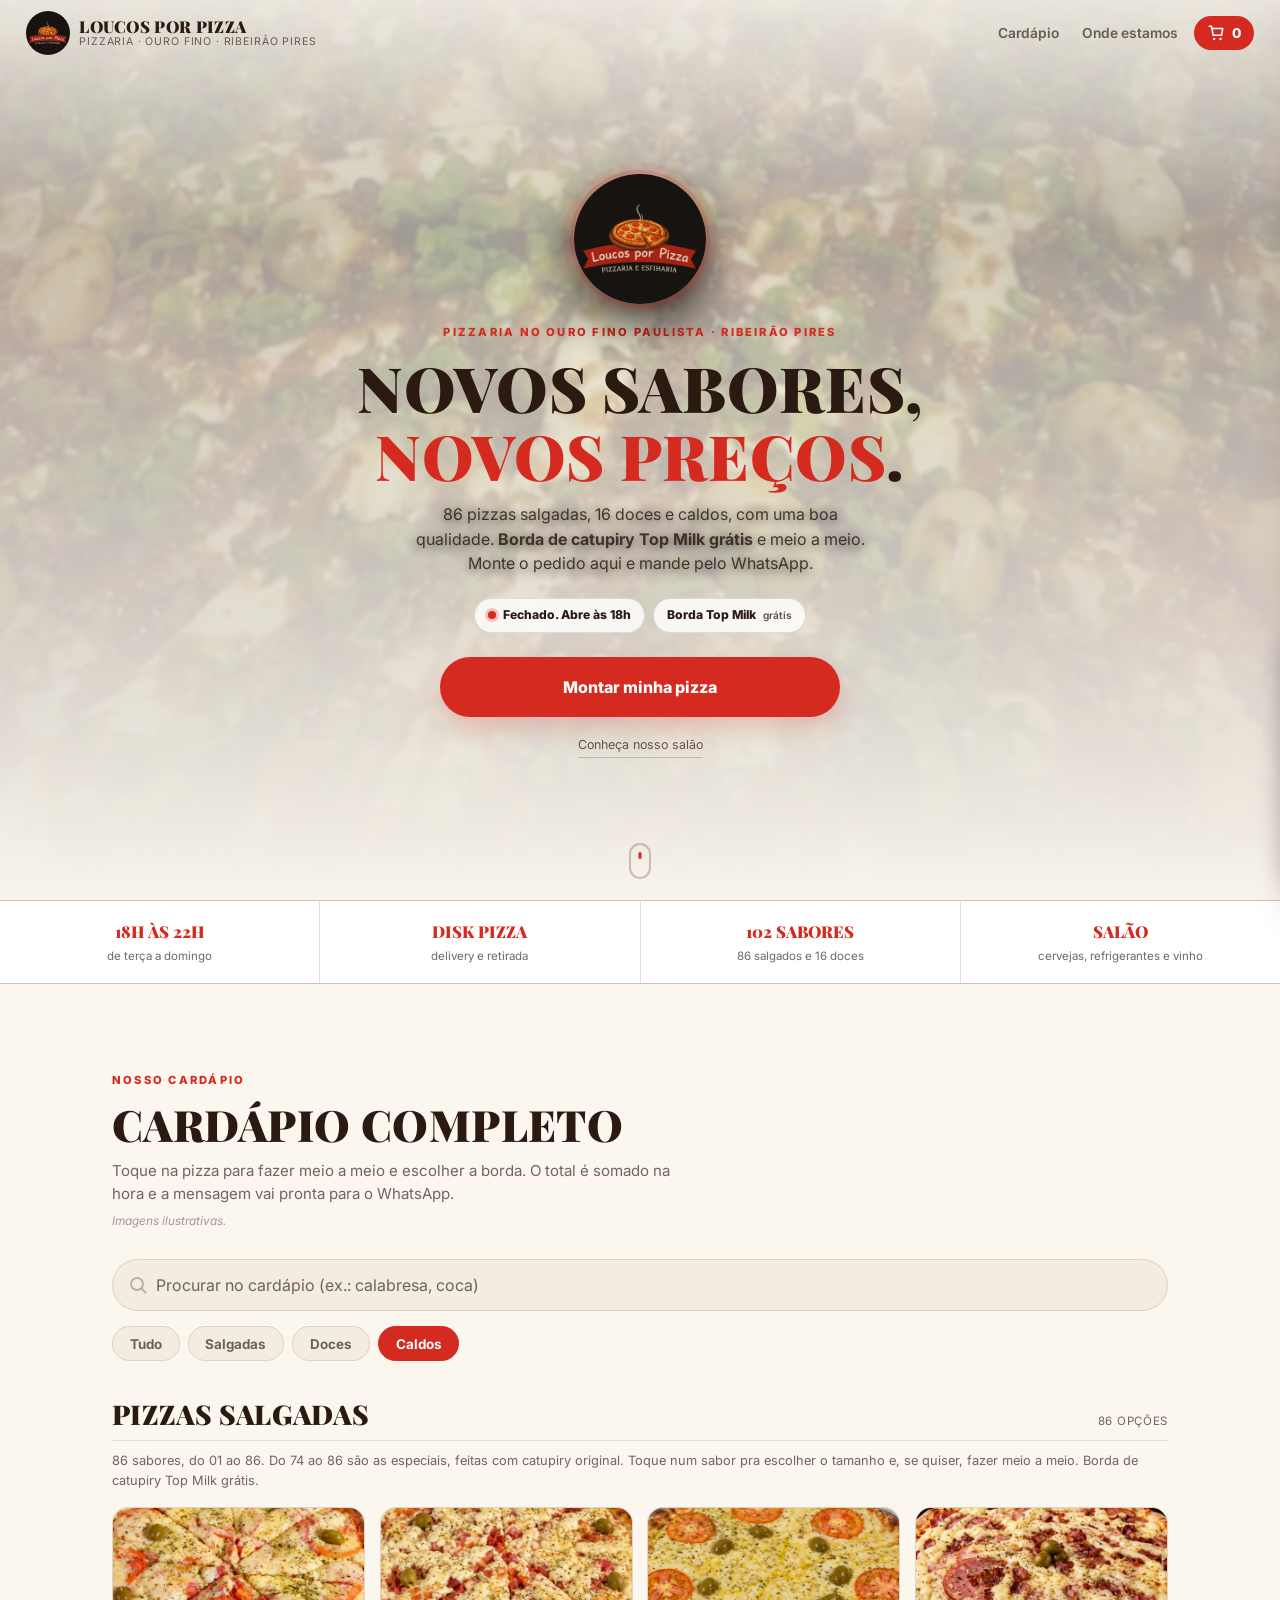
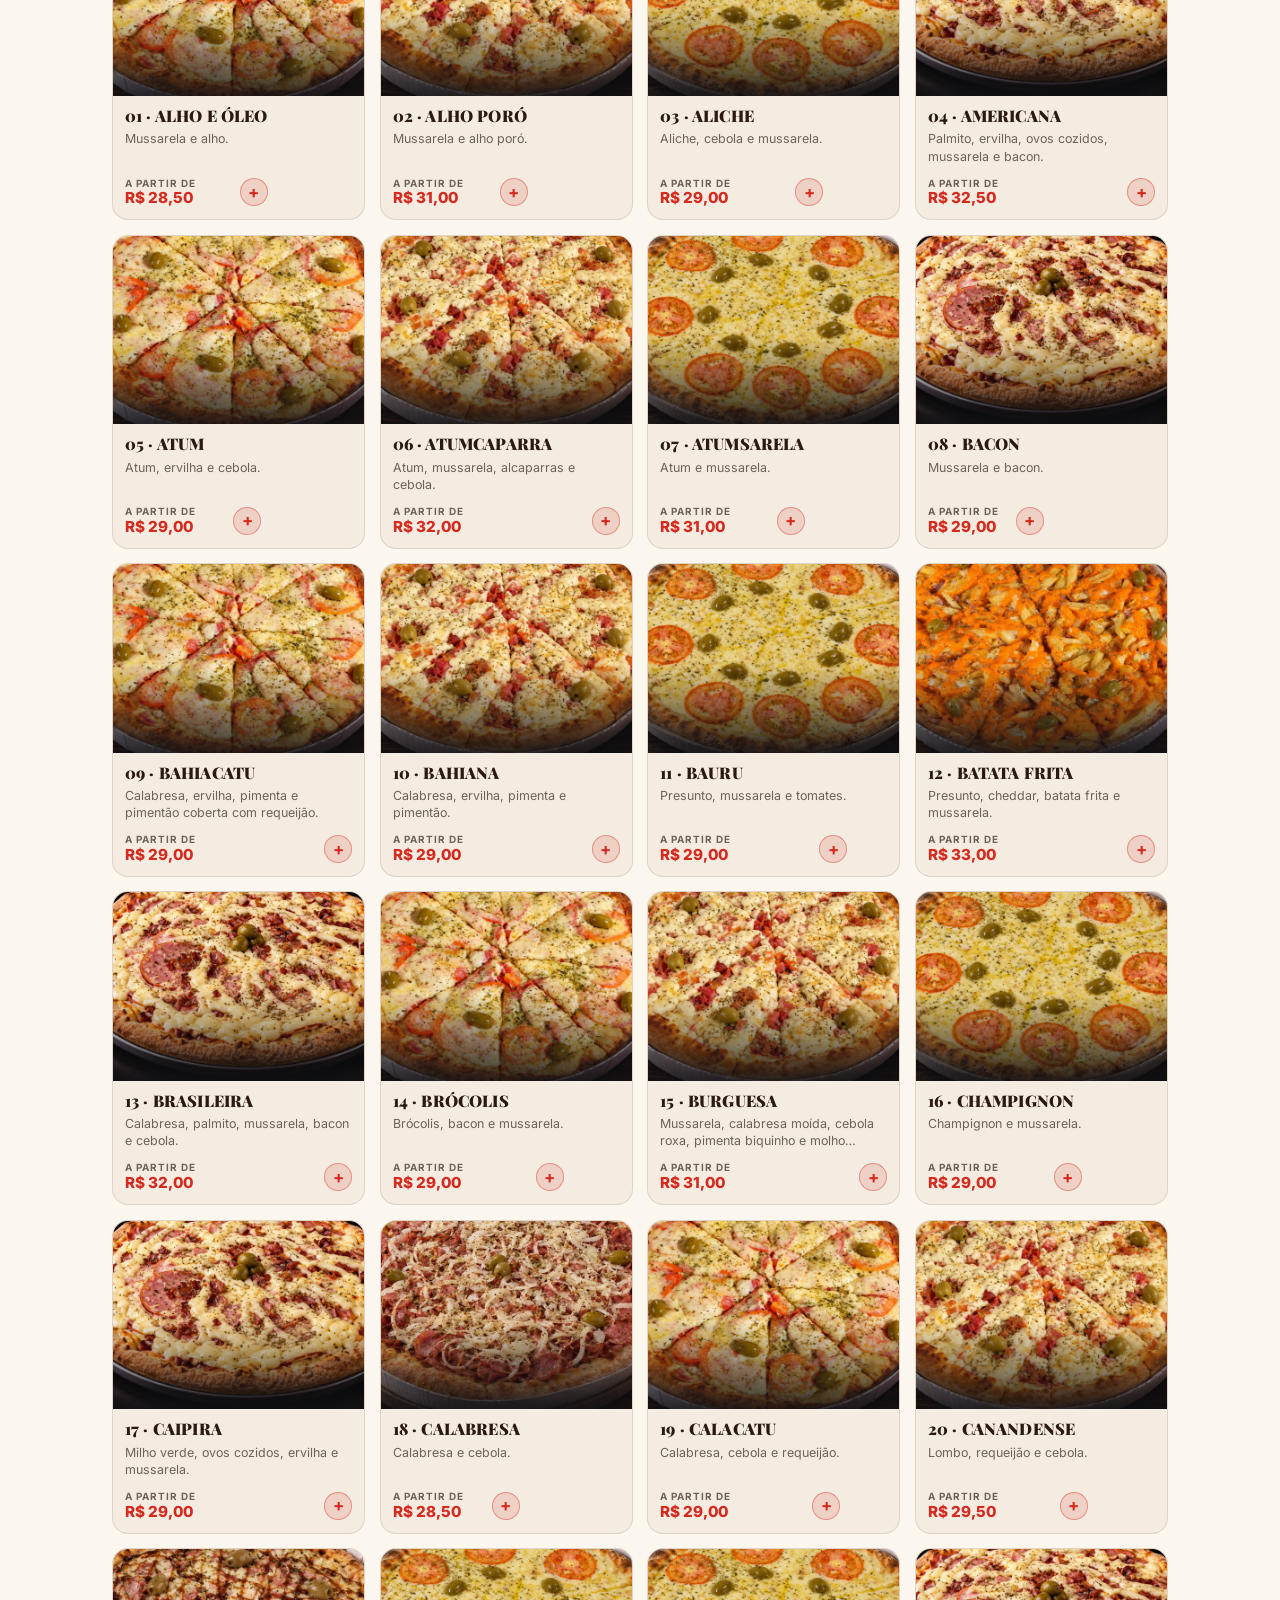
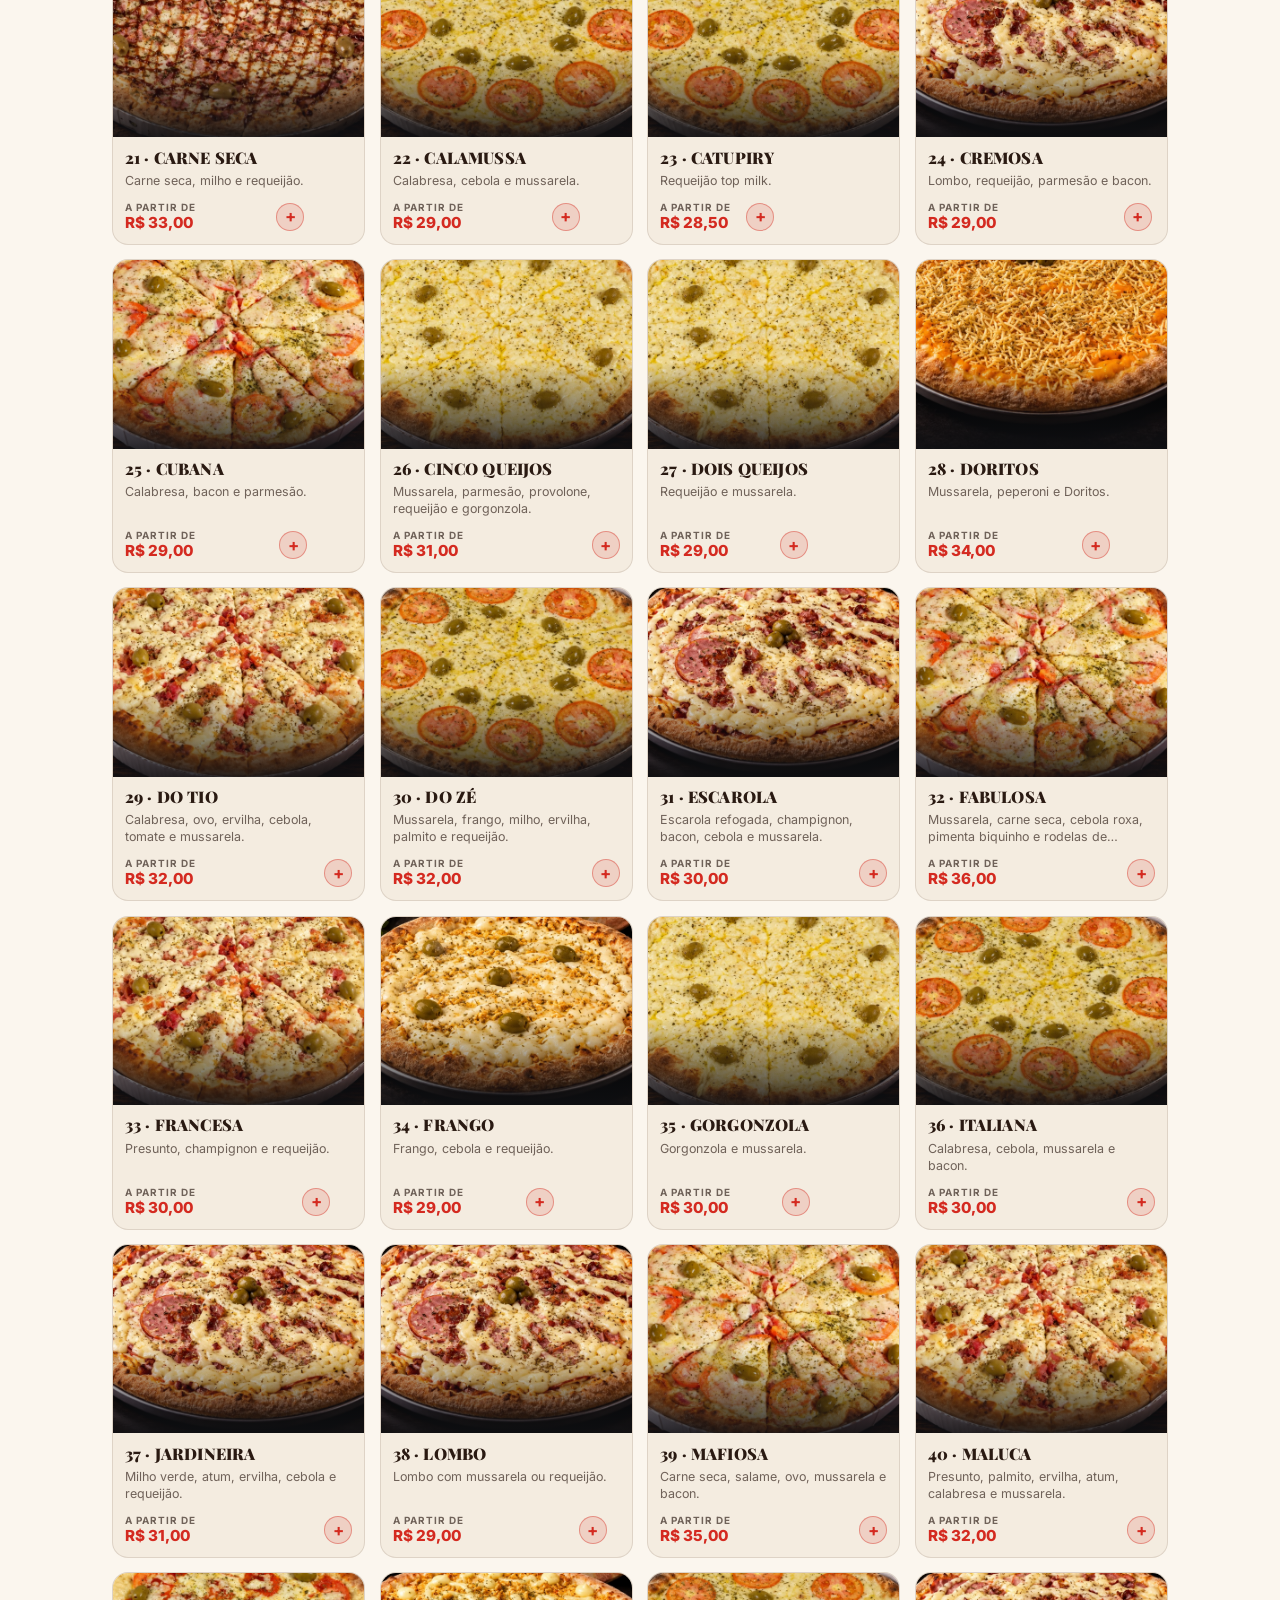
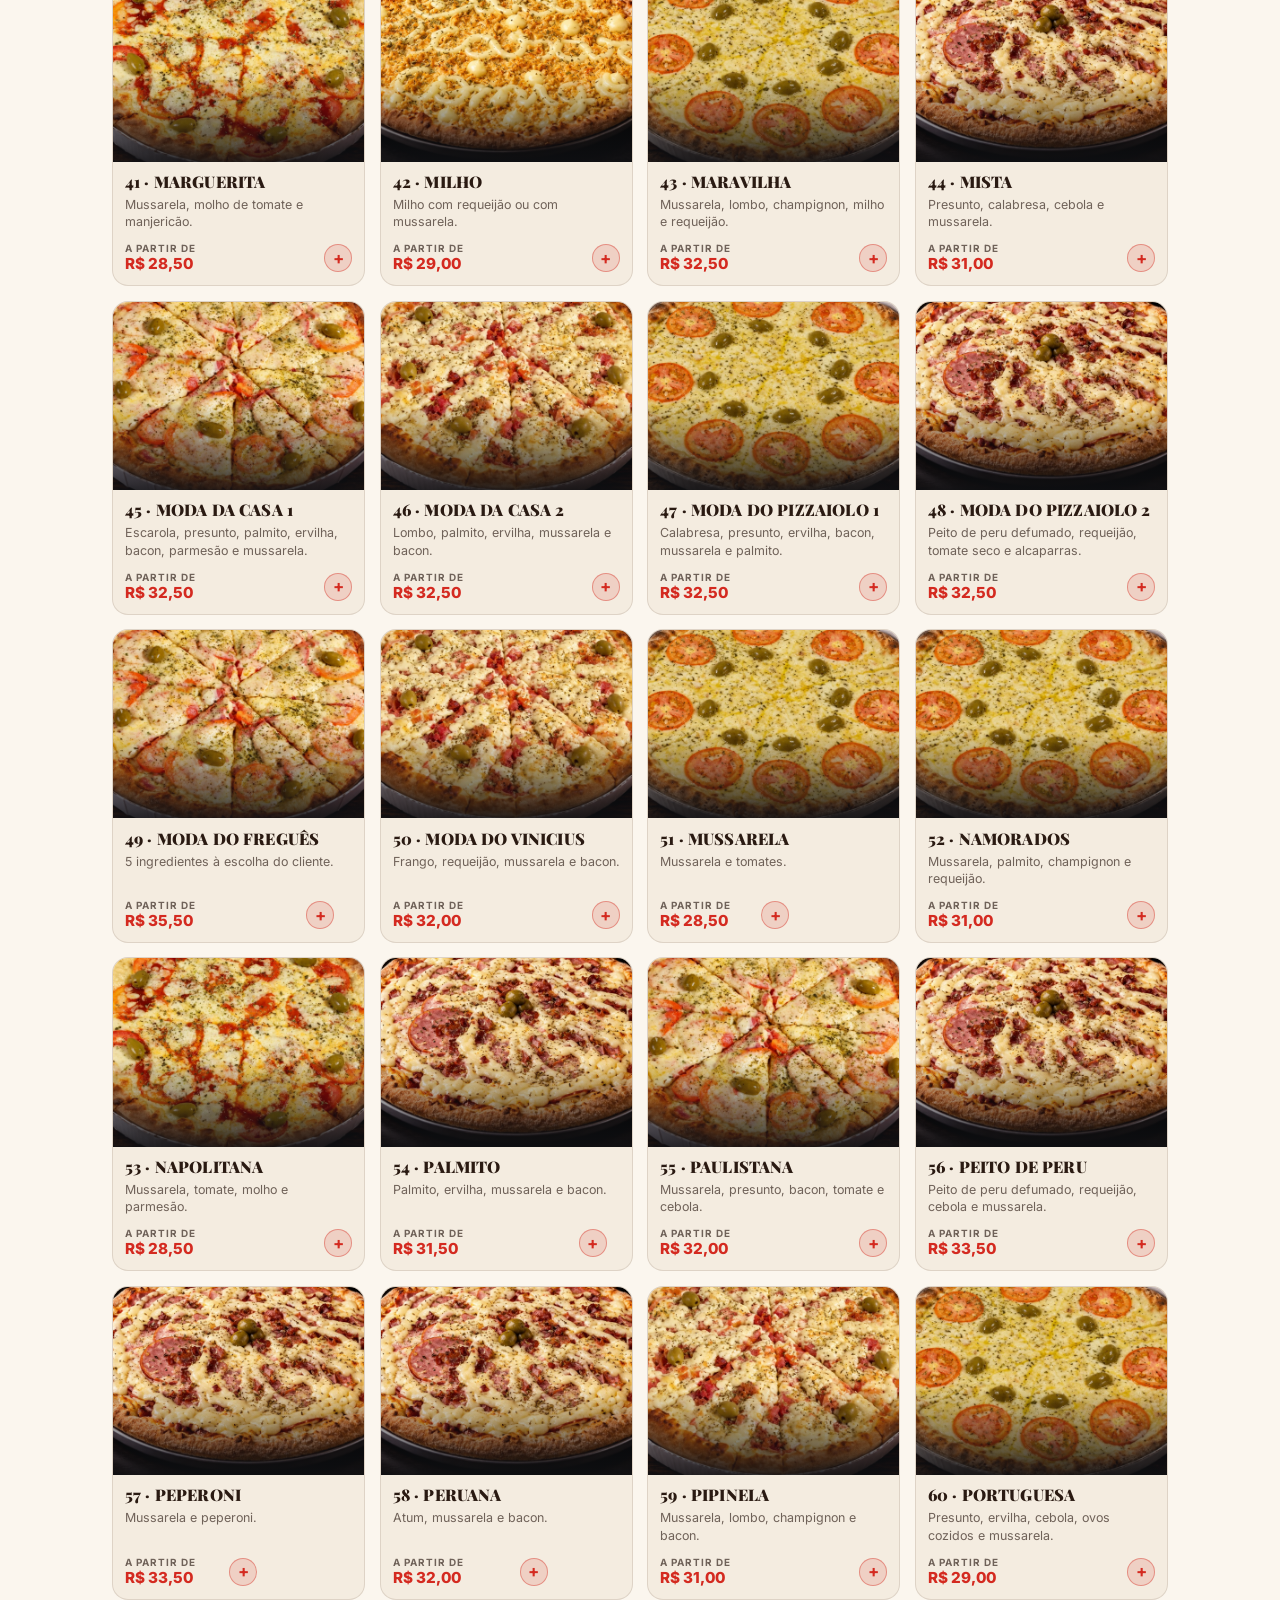
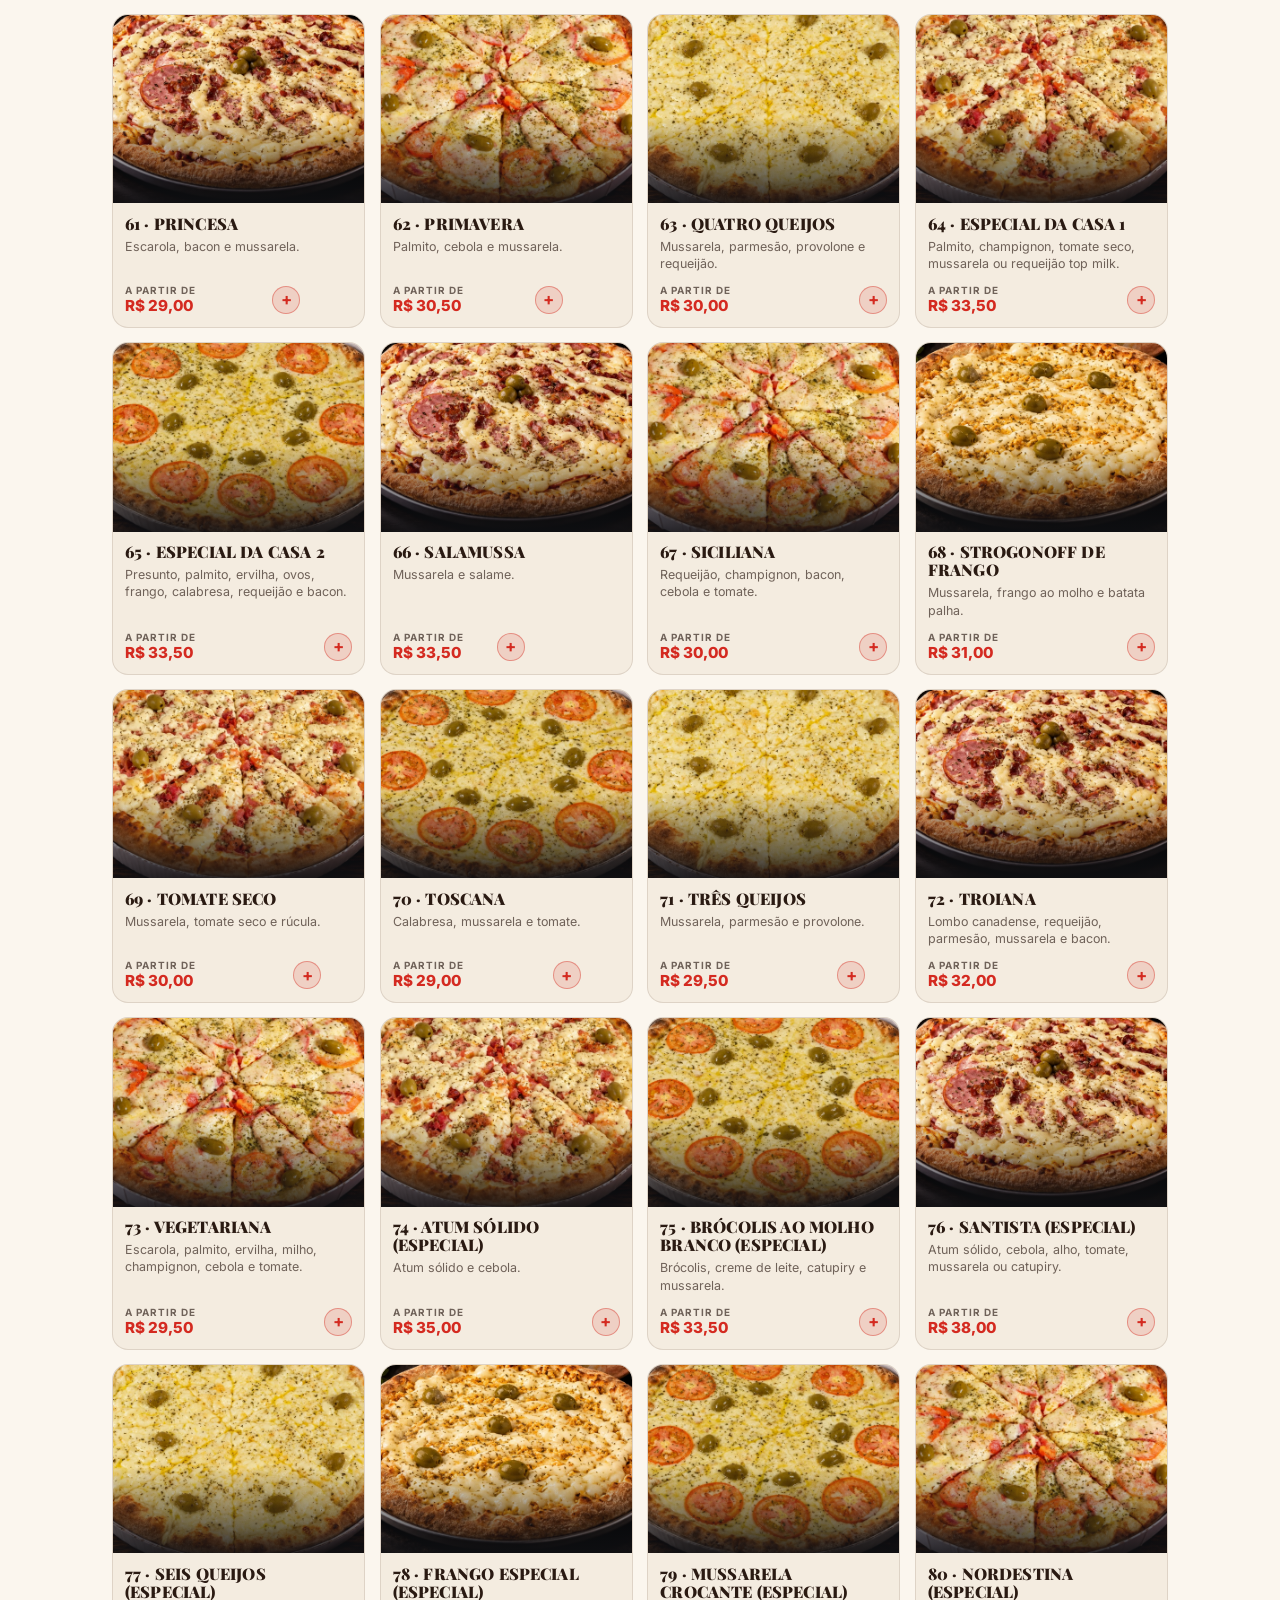
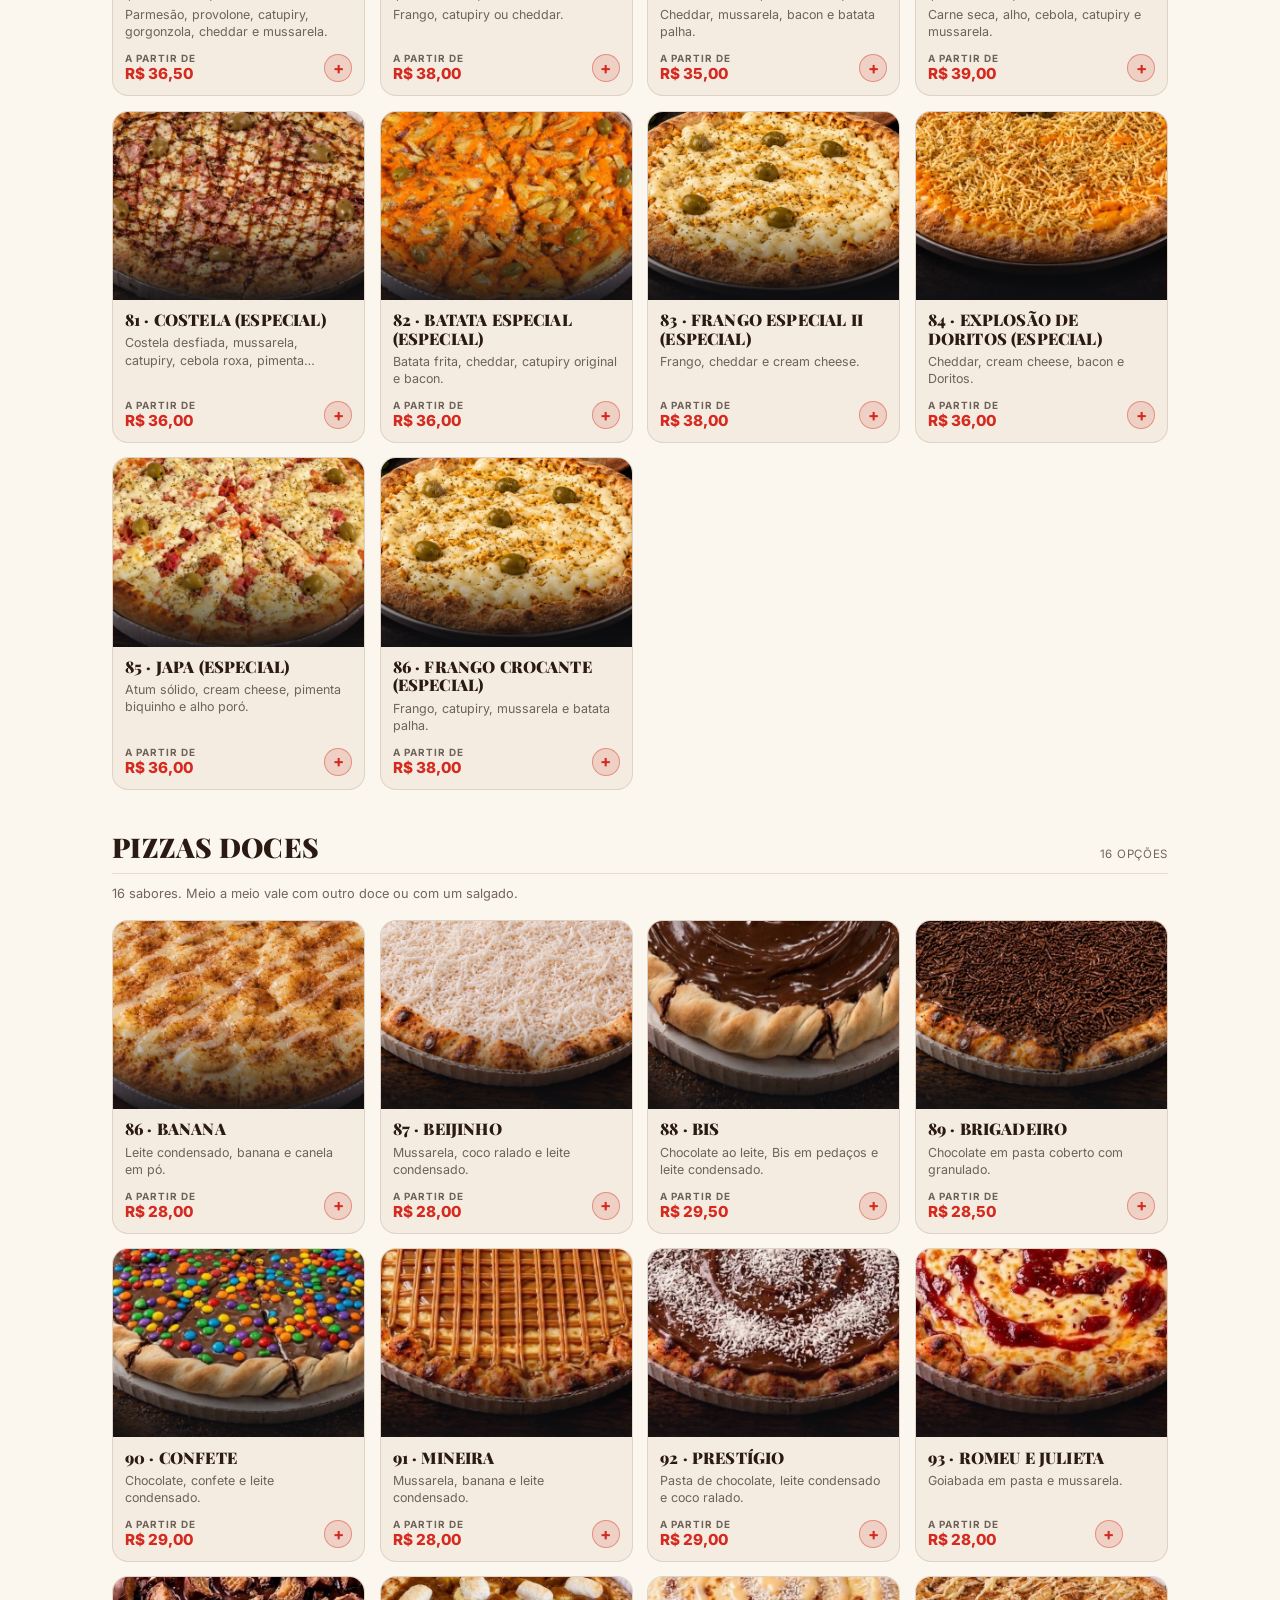
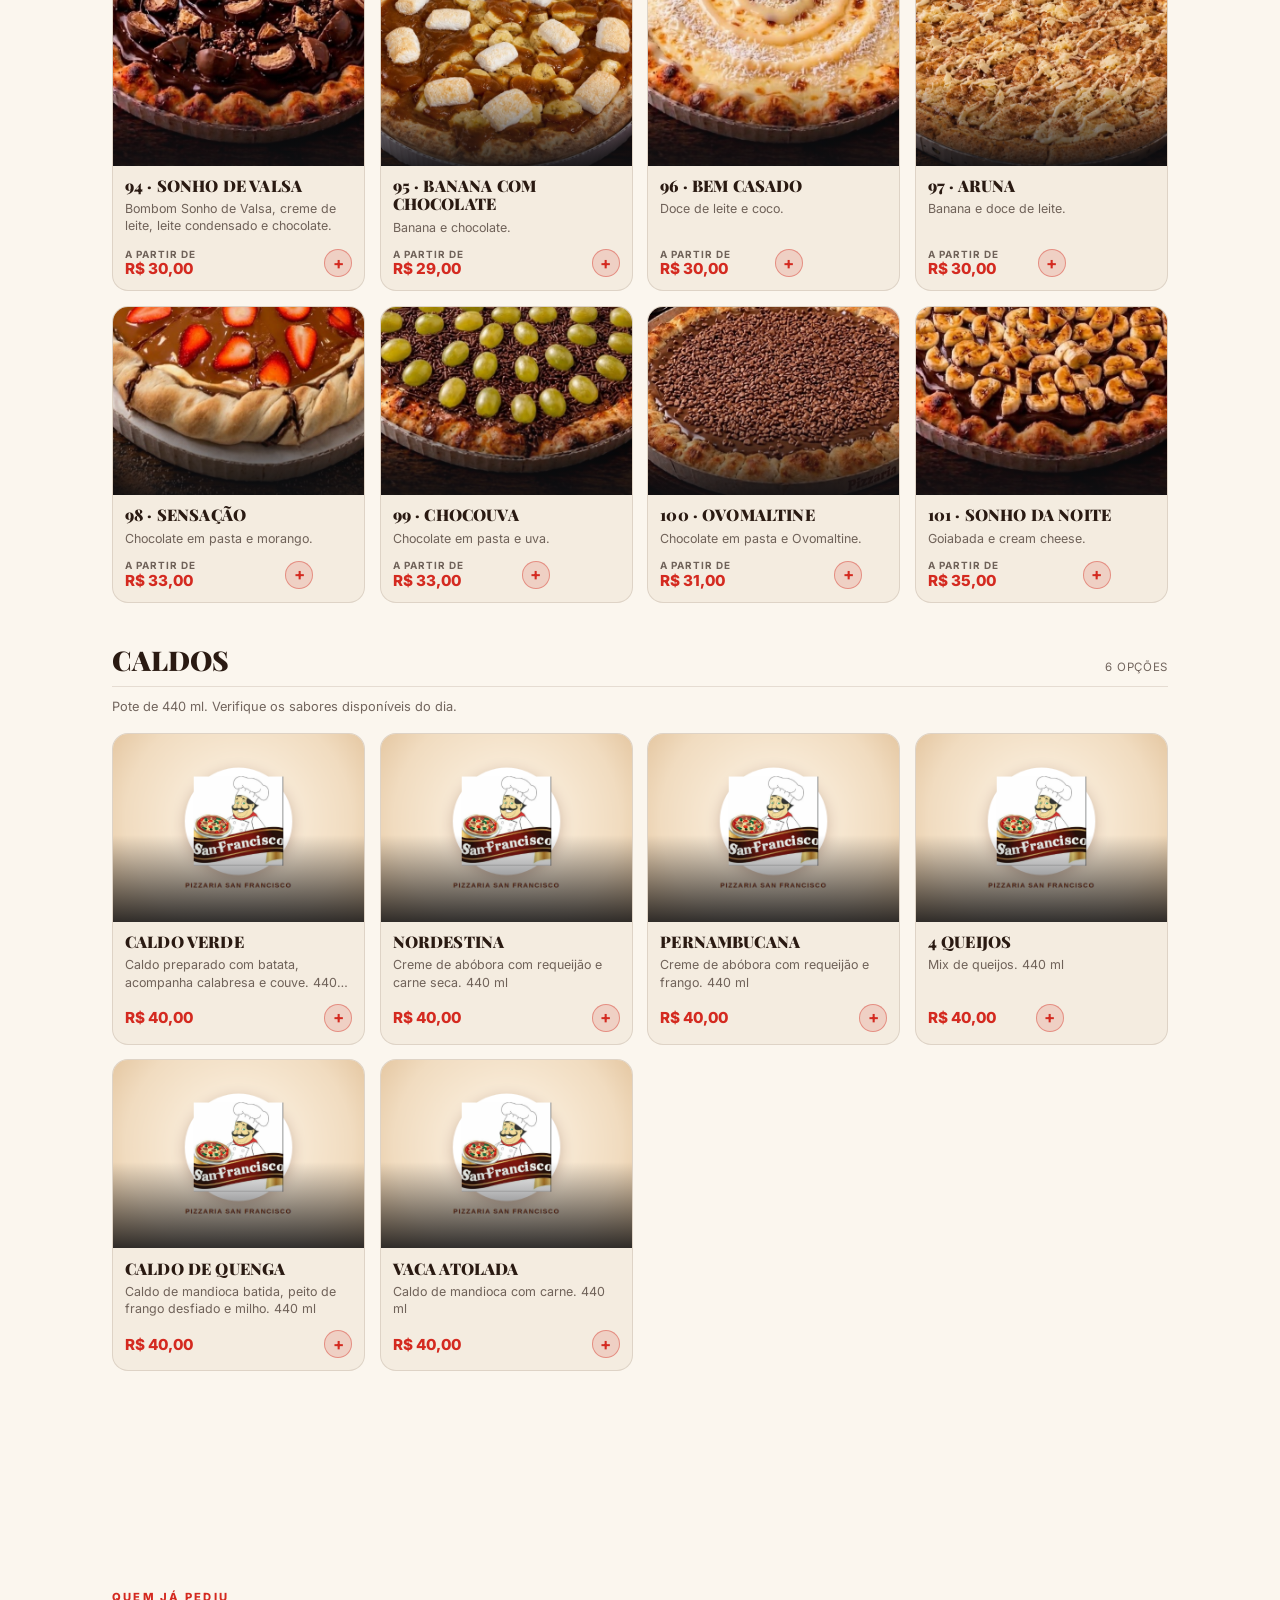
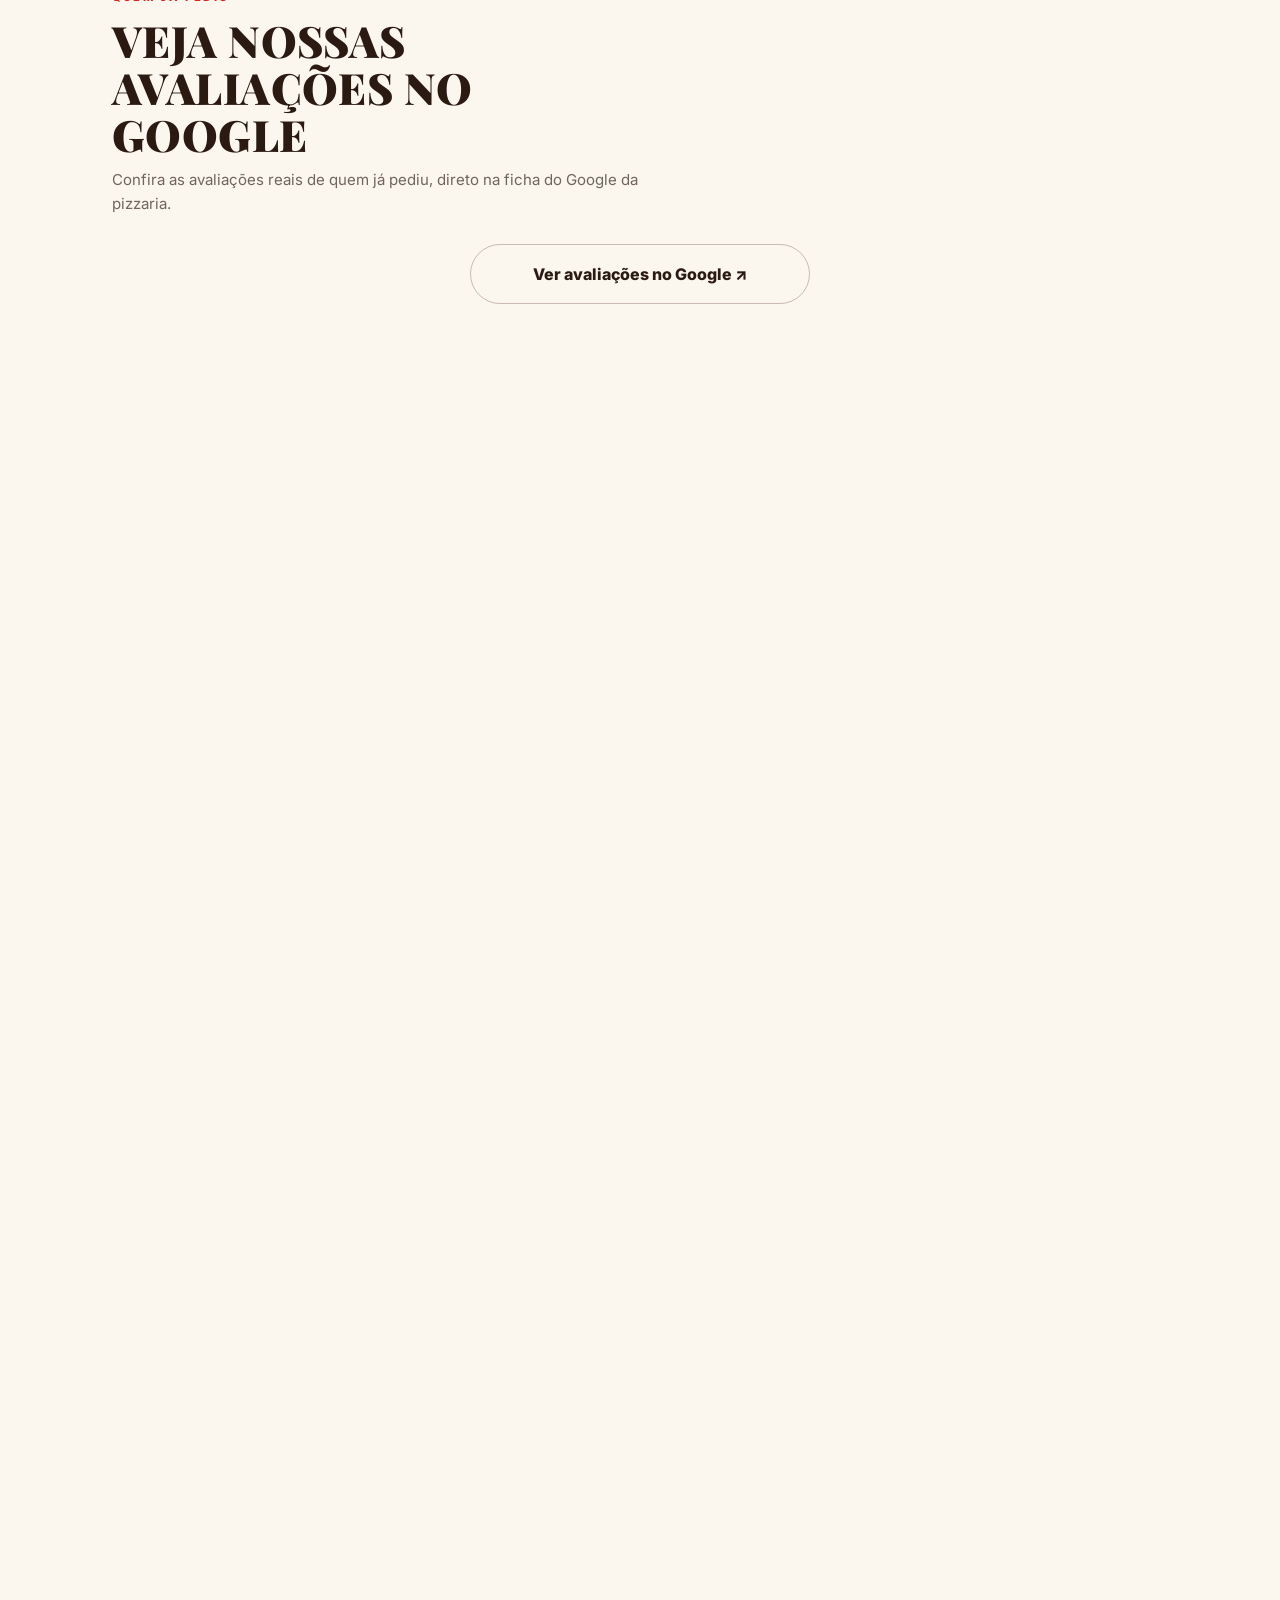
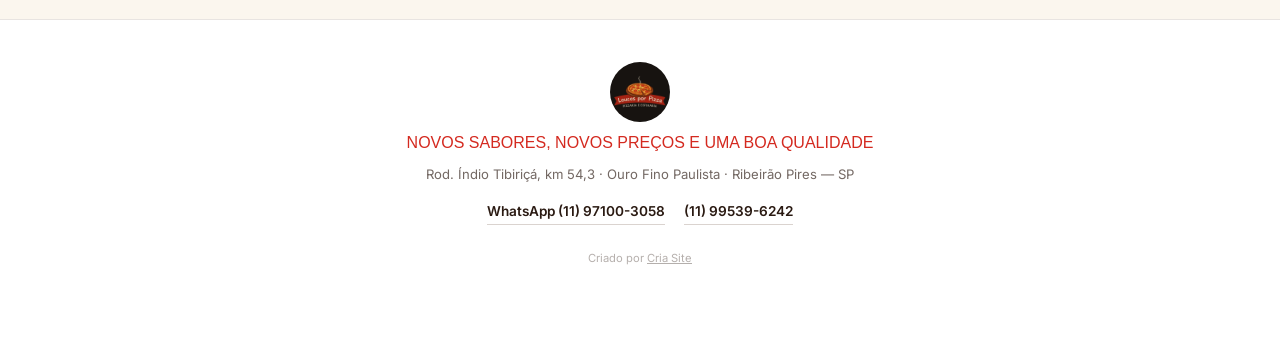
==== index.html @ 3b1f17a5 "Site Loucos por Pizza (modelo)" ====
<!doctype html>
<html lang="pt-BR">
<head>
<meta charset="utf-8" />
<meta name="viewport" content="width=device-width, initial-scale=1, viewport-fit=cover" />
<meta name="color-scheme" content="light" />
<meta name="robots" content="noindex" />
<meta name="theme-color" content="#FBF6EE" />
<title>Loucos por Pizza | Pizzas e caldos no Ouro Fino Paulista, Ribeirão Pires</title>
<meta name="description" content="Loucos por Pizza: cardápio digital com pedido pelo WhatsApp. Ouro Fino Paulista, Ribeirão Pires. Peça pelo WhatsApp." />
<link rel="icon" href="assets/img/favicon.png" type="image/png" />
<link rel="apple-touch-icon" href="assets/img/logo.png" />
<meta property="og:type" content="website" />
<meta property="og:title" content="Loucos por Pizza | Novos sabores, novos preços" />
<meta property="og:description" content="Cardápio digital com pedido pelo WhatsApp. Ouro Fino Paulista, Ribeirão Pires." />
<meta property="og:image" content="https://criasiteweb.github.io/pizzaria-loucos-por-pizza/assets/img/compartilhar.png" />
<meta property="og:url" content="https://criasiteweb.github.io/pizzaria-loucos-por-pizza/" />
<link rel="preconnect" href="https://fonts.googleapis.com" />
<link rel="preconnect" href="https://fonts.gstatic.com" crossorigin />
<link href="https://fonts.googleapis.com/css2?family=Playfair+Display:wght@700;800;900&family=Inter:wght@400;500;600;700;800&display=swap" rel="stylesheet" />
<script>
(function(){ var t = Math.floor(Date.now() / 120000);
  document.write('<link rel="stylesheet" href="assets/css/estilo.css?t=' + t + '">'); })();
</script>
<noscript><link rel="stylesheet" href="assets/css/estilo.css" /></noscript>
<script type="application/ld+json">
{
  "@context": "https://schema.org",
  "@type": "Restaurant",
  "name": "Loucos por Pizza",
  "description": "Pizzaria no Ouro Fino Paulista, Ribeirão Pires.",
  "telephone": "+5511995396242",
  "image": "assets/img/compartilhar.png",
  "logo": "assets/img/logo.png",
  "servesCuisine": ["Pizza", "Caldos"],
  "priceRange": "$$",
  "address": {
    "@type": "PostalAddress",
    "streetAddress": "Rod. Índio Tibiriçá, km 54,3 - Ouro Fino Paulista",
    "addressLocality": "Ribeirão Pires",
    "addressRegion": "SP",
    "addressCountry": "BR"
  },
  "openingHoursSpecification": [
    { "@type": "OpeningHoursSpecification", "dayOfWeek": ["Tuesday","Wednesday","Thursday","Friday","Saturday","Sunday"], "opens": "18:00", "closes": "22:00" }
  ]
}
</script>
</head>
<body>
<div class="barra-progresso" aria-hidden="true"><i></i></div>

<header class="topo" data-topo>
  <a class="marca" href="#inicio" aria-label="Loucos por Pizza — início">
    <img src="assets/img/logo.png" alt="" width="44" height="44" />
    <span>
      <strong>Loucos por Pizza</strong>
      <small>Pizzaria · Ouro Fino · Ribeirão Pires</small>
    </span>
  </a>
  <nav class="atalhos" aria-label="Seções">
    <a href="#cardapio">Cardápio</a>
    <a href="#onde">Onde estamos</a>
  </nav>
  <button class="btn-carrinho" type="button" data-abrir-carrinho aria-label="Abrir carrinho">
    <svg viewBox="0 0 24 24" aria-hidden="true"><path d="M6 6h15l-1.6 9H8.2L6 3H3" fill="none" stroke="currentColor" stroke-width="2" stroke-linecap="round" stroke-linejoin="round"/><circle cx="9.5" cy="20" r="1.6"/><circle cx="18" cy="20" r="1.6"/></svg>
    <span data-contador>0</span>
  </button>
</header>

<main id="inicio">

  <section class="capa">
    <div class="capa-foto" aria-hidden="true">
      <img src="assets/img/fotos/capa.png" alt="" fetchpriority="high" width="1400" height="788" />
      <span class="capa-veu"></span>
      <span class="brilho brilho-a"></span>
      <span class="brilho brilho-b"></span>
    </div>
    <div class="capa-conteudo">
      <img class="capa-logo" src="assets/img/logo.png" alt="Loucos por Pizza" width="130" height="130" />
      <p class="chamada">Pizzaria no Ouro Fino Paulista · Ribeirão Pires</p>
      <h1>Novos sabores,<br /><em>novos preços</em>.</h1>
      <p class="sub">86 pizzas salgadas, 16 doces e caldos, com uma boa qualidade. <b>Borda de catupiry Top Milk grátis</b> e meio a meio. Monte o pedido aqui e mande pelo WhatsApp.</p>

      <div class="selos">
        <span class="selo" data-status-selo><i class="ponto" aria-hidden="true"></i> <b data-status-texto>Verificando…</b></span>
        <span class="selo"><b>Borda Top Milk</b> <small>grátis</small></span>
      </div>

      <div class="capa-botoes">
        <a class="botao primario grande" href="#cardapio">Montar minha pizza</a>
      </div>
      <a class="insta" href="#onde">Conheça nosso salão</a>
    </div>
    <div class="rolar" aria-hidden="true"><span></span></div>
  </section>

  <section class="faixa" aria-label="Informações rápidas">
    <div><b>18h às 22h</b><small>de terça a domingo</small></div>
    <div><b>Disk pizza</b><small>delivery e retirada</small></div>
    <div><b>102 sabores</b><small>86 salgados e 16 doces</small></div>
    <div><b>Salão</b><small>cervejas, refrigerantes e vinho</small></div>
  </section>

  <section id="combos" class="secao promo" data-surge>
    <div class="promo-topo">
      <p class="promo-tarja">🔥 Promoção da casa</p>
      <h2>Promoções do dia</h2>
      <p class="promo-apoio">
        Pizza grande por <b>R$ 55,00</b> em seis sabores escolhidos, e <b>você monta meio a meio</b> entre eles.
        A partir de <b data-combo-apartir>R$ 55,00</b>.
      </p>
    </div>
    <div class="promo-vitrine" data-vitrine-combos></div>
    <p class="promo-rodape">Promoção por tempo indeterminado, conforme o folheto da casa.</p>
  </section>

  <section id="cardapio" class="secao">
    <div class="titulo-secao" data-surge>
      <p class="chamada">Nosso cardápio</p>
      <h2>Cardápio completo</h2>
      <p class="apoio">Toque na pizza para fazer meio a meio e escolher a borda. O total é somado na hora e a mensagem vai pronta para o WhatsApp. <span class="ilustrativa">Imagens ilustrativas.</span></p>
    </div>

    <div class="busca-cardapio">
      <input type="search" data-busca-cardapio placeholder="Procurar no cardápio (ex.: calabresa, coca)" aria-label="Procurar no cardápio" autocomplete="off" enterkeyhint="search" />
    </div>
    <p class="busca-resultado" data-busca-resultado aria-live="polite" hidden></p>
    <div class="filtros" role="tablist" aria-label="Filtrar cardápio" data-filtros></div>
    <div class="cardapio" data-cardapio></div>
  </section>

  <section class="secao avaliacoes" aria-labelledby="t-aval">
    <div class="titulo-secao" data-surge>
      <p class="chamada">Quem já pediu</p>
      <h2 id="t-aval">Veja nossas avaliações no Google</h2>
      <p class="apoio">Confira as avaliações reais de quem já pediu, direto na ficha do Google da pizzaria.</p>
    </div>
    <div class="cartoes-aval">
      <a class="botao contorno grande" href="https://www.google.com/maps/search/?api=1&query=Loucos%20por%20pizza%20Ouro%20Fino%20Paulista%20Ribeir%C3%A3o%20Pires" target="_blank" rel="noopener">Ver avaliações no Google ↗</a>
    </div>
  </section>

  <section class="secao fidelidade" aria-labelledby="t-fid" data-surge hidden>
    <div class="fid-caixa">
      <p class="chamada">Programa de fidelidade</p>
      <h2 id="t-fid">Seu cartão de selos</h2>
      <p class="apoio">A cada pedido feito aqui pelo site você ganha um selo. Completou o cartão, a pizza é por nossa conta.</p>
      <div class="selos-linha" data-selos aria-hidden="true"></div>
      <p class="fid-conta" data-fid-conta>Faça seu primeiro pedido e comece a juntar selos.</p>
      <p class="fid-regra">Válido para pedidos feitos pelo site. O cartão fica guardado neste aparelho e é conferido pela loja.</p>
    </div>
  </section>

  <section id="onde" class="secao onde">
    <div class="onde-texto" data-surge>
      <p class="chamada">Onde estamos</p>
      <h2>Ouro Fino Paulista, Ribeirão Pires</h2>
      <p class="endereco">Rod. Índio Tibiriçá, km 54,3<br />Ouro Fino Paulista · Ribeirão Pires — SP</p>
      <ul class="dados">
        <li><b>Telefone</b><span>(11) 99539-6242</span></li>
        <li><b>Horário</b><span>18:00 às 22:00</span></li>
        <li><b>Cartões</b><span>Mastercard, Visa, Alelo, Sodexo e VR</span></li>
      </ul>
      <div class="onde-botoes">
        <a class="botao primario" href="https://wa.me/5511971003058?text=Ol%C3%A1%21%20Vim%20pelo%20site%20da%20Loucos%20por%20Pizza%20e%20quero%20fazer%20um%20pedido." target="_blank" rel="noopener">Chamar no WhatsApp</a>
        <div class="ir-ate">
          <span class="ir-ate-rot">Como chegar</span>
          <div class="ir-ate-botoes">
            <a class="botao contorno rota" href="https://www.google.com/maps/dir/?api=1&destination=Rod.%20%C3%8Dndio%20Tibiri%C3%A7%C3%A1%2C%20km%2054%2C3%20-%20Ouro%20Fino%20Paulista%2C%20Ribeir%C3%A3o%20Pires%20-%20SP" target="_blank" rel="noopener">
              <span aria-hidden="true">🗺️</span> Google Maps
            </a>
            <a class="botao contorno rota" href="https://www.waze.com/ul?q=Rod.%20%C3%8Dndio%20Tibiri%C3%A7%C3%A1%2C%20km%2054%2C3%20-%20Ouro%20Fino%20Paulista%2C%20Ribeir%C3%A3o%20Pires%20-%20SP&navigate=yes" target="_blank" rel="noopener">
              <span aria-hidden="true">🚗</span> Waze
            </a>
          </div>
        </div>
      </div>
    </div>
    <div class="onde-mapa" data-surge>
      <iframe title="Mapa da Loucos por Pizza" loading="lazy" referrerpolicy="no-referrer-when-downgrade"
        src="https://www.google.com/maps?q=Rod.%20%C3%8Dndio%20Tibiri%C3%A7%C3%A1%2C%20km%2054%2C3%20-%20Ouro%20Fino%20Paulista%2C%20Ribeir%C3%A3o%20Pires%20-%20SP&output=embed"></iframe>
    </div>
  </section>

  <section class="secao chamada-final" data-surge>
    <img src="assets/img/logo.png" alt="" width="84" height="84" />
    <h2>Deu vontade de pizza?</h2>
    <p>Monte a sua no cardápio e mande pra gente. A confirmação vem no seu WhatsApp na hora.</p>
    <button class="botao primario grande" type="button" data-abrir-carrinho>Finalizar meu pedido</button>
  </section>
</main>

<footer class="rodape">
  <img src="assets/img/logo.png" alt="Loucos por Pizza" width="60" height="60" />
  <p class="slogan">Novos sabores, novos preços e uma boa qualidade</p>
  <p class="end">Rod. Índio Tibiriçá, km 54,3 · Ouro Fino Paulista · Ribeirão Pires — SP</p>
  <div class="rodape-links">
    <a href="https://wa.me/5511971003058" target="_blank" rel="noopener">WhatsApp (11) 97100-3058</a>
    <a href="tel:+5511995396242">(11) 99539-6242</a>
  </div>
  <small>Criado por <a href="https://criasite.site/cria-site-vitrine" target="_blank" rel="noopener">Cria Site</a></small>
</footer>

<button class="flutuante" type="button" data-abrir-carrinho hidden data-flutuante>
  <span class="fl-esq">
    <svg viewBox="0 0 24 24" aria-hidden="true"><path d="M6 6h15l-1.6 9H8.2L6 3H3" fill="none" stroke="currentColor" stroke-width="2" stroke-linecap="round" stroke-linejoin="round"/><circle cx="9.5" cy="20" r="1.6"/><circle cx="18" cy="20" r="1.6"/></svg>
    <b data-contador>0</b> itens
  </span>
  <b data-total-flutuante>R$ 0,00</b>
</button>

<div class="veu" data-veu hidden></div>

<aside class="carrinho" data-carrinho aria-label="Seu pedido" aria-hidden="true">
  <div class="carrinho-topo">
    <div>
      <p class="chamada">Seu pedido</p>
      <h2>Carrinho</h2>
    </div>
    <button class="fechar" type="button" data-fechar-carrinho aria-label="Fechar carrinho">×</button>
  </div>
  <form class="checkout" data-checkout novalidate>
    <div class="carrinho-corpo">
      <div class="carrinho-itens" data-itens></div>
      <div class="checkout-campos">
        <div class="login-google" data-login-google hidden>
          <button type="button" class="google-bt" data-entrar-google aria-label="Entrar com Google">
            <svg viewBox="0 0 48 48" aria-hidden="true"><path fill="#FFC107" d="M43.6 20.5H42V20H24v8h11.3C33.7 32.7 29.3 36 24 36c-6.6 0-12-5.4-12-12s5.4-12 12-12c3.1 0 5.8 1.1 8 3l5.7-5.7C34.6 6 29.6 4 24 4 12.9 4 4 12.9 4 24s8.9 20 20 20 20-8.9 20-20c0-1.3-.1-2.7-.4-3.5z"/><path fill="#FF3D00" d="M6.3 14.7l6.6 4.8C14.6 15.9 18.9 13 24 13c3.1 0 5.8 1.1 8 3l5.7-5.7C34.6 6 29.6 4 24 4 16 4 9.1 8.5 6.3 14.7z"/><path fill="#4CAF50" d="M24 44c5.5 0 10.4-1.9 14.3-5.1l-6.6-5.6C29.6 35 26.9 36 24 36c-5.3 0-9.7-3.3-11.3-8l-6.6 5.1C9 39.4 15.9 44 24 44z"/><path fill="#1976D2" d="M43.6 20.5H42V20H24v8h11.3c-.8 2.2-2.2 4-4.2 5.3l6.6 5.6C41.7 35.4 44 30.1 44 24c0-1.3-.1-2.7-.4-3.5z"/></svg>
          </button>
        </div>
        <div class="login-google conta" data-conta-google hidden>
          <b data-conta-nome></b>
          <button type="button" data-sair-google aria-label="Sair">Sair</button>
        </div>
        <label>Seu nome
          <input name="nome" type="text" placeholder="Como te chamamos?" autocomplete="name" />
        </label>
        <label>Seu WhatsApp
          <input name="fone" type="tel" inputmode="numeric" placeholder="(11) 99999-9999" autocomplete="tel" />
        </label>
        <fieldset class="opcoes">
          <legend>Como você quer receber?</legend>
          <label class="radio"><input type="radio" name="tipo" value="Entrega" checked /><span>🛵 Entrega</span></label>
          <label class="radio"><input type="radio" name="tipo" value="Retirada no balcão" /><span>🏠 Retirada</span></label>
          <!-- só aparece no QR do balcão (?modo=balcao): quem pede de casa não vê -->
          <label class="radio" data-opcao-local hidden><input type="radio" name="tipo" value="No restaurante" /><span>🍽️ No restaurante</span></label>
        </fieldset>
        <div class="caixa-mesa" data-caixa-mesa hidden>
          <b>Comer aqui no restaurante</b>
          <span>É só chegar e falar o seu nome no balcão — o pedido sai para você.</span>
        </div>
        <div class="caixa-retirada" data-caixa-retirada hidden>
          <b>Retirar no balcão</b>
          <span>Rod. Índio Tibiriçá, km 54,3<br />Ouro Fino Paulista · Ribeirão Pires — SP</span>
          <span class="ir-ate-botoes compacto">
            <a href="https://www.google.com/maps/dir/?api=1&destination=Rod.%20%C3%8Dndio%20Tibiri%C3%A7%C3%A1%2C%20km%2054%2C3%20-%20Ouro%20Fino%20Paulista%2C%20Ribeir%C3%A3o%20Pires%20-%20SP" target="_blank" rel="noopener">🗺️ Google Maps</a>
            <a href="https://www.waze.com/ul?q=Rod.%20%C3%8Dndio%20Tibiri%C3%A7%C3%A1%2C%20km%2054%2C3%20-%20Ouro%20Fino%20Paulista%2C%20Ribeir%C3%A3o%20Pires%20-%20SP&navigate=yes" target="_blank" rel="noopener">🚗 Waze</a>
          </span>
        </div>
        <div data-campos-entrega>
          <label>CEP
            <input name="cep" type="text" inputmode="numeric" placeholder="00000-000" autocomplete="postal-code" maxlength="9" />
          </label>
          <p class="busca-bairro" data-busca-cep hidden></p>
          <label>Cidade
            <select name="cidade" data-cidade></select>
          </label>
          <div class="dupla dupla-rua">
            <label>Rua
              <input name="endereco" type="text" placeholder="Nome da rua" autocomplete="street-address" />
            </label>
            <label>Número
              <input name="numero" type="text" inputmode="numeric" placeholder="123" autocomplete="off" />
            </label>
          </div>
          <p class="busca-bairro" data-busca-bairro hidden></p>
          <label>Bairro
            <select name="bairro" data-bairro></select>
          </label>
          <label data-campo-outro hidden>Qual é o seu bairro?
            <input name="bairroOutro" type="text" placeholder="Digite o nome do bairro" />
          </label>
          <label>Complemento
            <input name="complemento" type="text" placeholder="Apto, bloco, ponto de referência (opcional)" />
          </label>
          <p class="aviso-entrega" data-aviso-entrega hidden></p>
        </div>
        <label>Forma de pagamento
          <select name="pagamento">
            <option>Pix</option>
            <option>Dinheiro</option>
            <option>Cartão na entrega</option>
            <option>Vale-refeição (Alelo, Sodexo, VR)</option>
          </select>
        </label>
        <label data-campo-troco hidden>Troco para quanto?
          <input name="troco" type="text" inputmode="decimal" placeholder="Ex: R$ 100,00 — ou deixe vazio se não precisa" />
        </label>
        <label>Observações
          <input name="obs" type="text" placeholder="Ex: sem cebola, ponto da carne, tocar o interfone..." />
        </label>
      </div>
    </div>
    <div class="carrinho-rodape">
      <div class="linha-total"><span>Subtotal</span><b data-subtotal>R$ 0,00</b></div>
      <div class="linha-total linha-taxa" data-linha-taxa hidden><span>Taxa de entrega</span><b data-taxa-valor>—</b></div>
      <div class="linha-total linha-desconto" data-linha-desconto hidden><span data-desconto-rot>Desconto</span><b data-desconto-valor>—</b></div>
      <div class="linha-total linha-geral" data-linha-geral hidden><span>Total</span><b data-total-geral>R$ 0,00</b></div>
      <p class="aviso-taxa" data-pendente>Não encontrou seu bairro? <a href="https://wa.me/5511971003058" target="_blank" rel="noopener">Fale conosco pelo WhatsApp</a>.</p>
      <p class="tempo-preparo" data-preparo hidden></p>
      <button class="botao primario grande" type="submit" data-enviar>Enviar pedido no WhatsApp</button>
      <p class="status" data-status role="status" aria-live="polite"></p>
    </div>
  </form>
</aside>

<div class="modal" data-modal hidden role="dialog" aria-modal="true" aria-labelledby="modal-titulo">
  <div class="modal-caixa">
    <button class="fechar" type="button" data-fechar-modal aria-label="Fechar">×</button>
    <img class="modal-foto" data-modal-foto src="" alt="" width="560" height="420" />
    <p class="chamada" data-modal-cat></p>
    <h3 id="modal-titulo" data-modal-nome></h3>
    <p class="modal-desc" data-modal-desc></p>
    <div data-modal-extras></div>
    <label class="modal-obs">Observação para este item
      <input type="text" data-modal-obs placeholder="Ex: sem cebola, bem assada, cortar em 8..." />
    </label>
    <div class="modal-rodape">
      <div class="qtd" role="group" aria-label="Quantidade">
        <button type="button" data-qtd="-1" aria-label="Menos um">−</button>
        <b data-modal-qtd>1</b>
        <button type="button" data-qtd="1" aria-label="Mais um">+</button>
      </div>
      <button class="botao primario" type="button" data-modal-add>Adicionar · <b data-modal-total>R$ 0,00</b></button>
    </div>
  </div>
</div>

<script>
(function(){ var t = Math.floor(Date.now() / 120000);
  document.write('<script src="assets/js/cardapio.js?t=' + t + '"><\/script>');
  document.write('<script src="assets/js/app.js?t=' + t + '"><\/script>'); })();
</script>
<script type="module" src="assets/js/envio.js?v=1"></script>
</body>
</html>
---- assets/css/estilo.css ----
:root{
  /* Paleta clara (Loucos por Pizza): fundo creme, antes era fundo preto, só vermelho (sem verde, ficava
     apagado). Letras brancas por cima do vermelho.
     Trocar aqui muda o site inteiro. */
  --preto:#FBF6EE;
  --carvao:#FFFFFF;
  --giz:#F4ECE0;
  --giz-claro:#EADFCF;
  --linha:rgba(70,35,15,.12);
  --amarelo:#D42A20;
  --amarelo-forte:#E8493C;
  --vermelho:#D42A20;
  --laranja:#DC5A1E;
  --creme:#2A1A12;   /* no tema claro vira o tom escuro dos títulos */
  --texto:#2A1A12;
  --texto-suave:rgba(42,26,18,.66);
  --raio:16px;
  --raio-g:24px;
  --sombra:0 14px 34px rgba(90,45,20,.14);
  --max:1120px;
}
*{box-sizing:border-box}
[hidden]{display:none !important}
html{scroll-behavior:smooth;-webkit-text-size-adjust:100%}
body{
  margin:0;background:var(--preto);color:var(--texto);
  font-family:"Inter",system-ui,-apple-system,Segoe UI,Roboto,sans-serif;
  font-size:16px;line-height:1.55;overflow-x:hidden;
  -webkit-font-smoothing:antialiased;
}
body.travado{overflow:hidden}
img{max-width:100%;display:block}
h1,h2,h3{font-family:"Playfair Display",Georgia,serif;font-weight:900;letter-spacing:.01em;line-height:1.08;text-transform:uppercase;margin:0;padding-top:.06em}
h1{font-size:clamp(2.1rem,8.6vw,3.9rem)}
h2{font-size:clamp(1.65rem,6.4vw,2.7rem)}
h3{font-size:1.15rem}
p{margin:0}
a{color:inherit}
em{font-style:normal;color:var(--amarelo)}
:focus-visible{outline:2px solid var(--amarelo);outline-offset:3px;border-radius:6px}

.chamada{
  font-size:.7rem;letter-spacing:.2em;text-transform:uppercase;font-weight:800;
  color:var(--amarelo);margin-bottom:.55rem;
}
[data-pendente]{
  display:inline-block;font-size:.66rem;letter-spacing:.06em;text-transform:uppercase;
  color:#8A3B00;background:rgba(212,42,32,.08);border:1px dashed rgba(212,42,32,.5);
  border-radius:999px;padding:.12rem .5rem;font-weight:700;font-style:normal;
}

/* ---------- botões ---------- */
.botao{
  display:inline-flex;align-items:center;justify-content:center;gap:.5rem;
  font-weight:800;font-size:.95rem;border-radius:999px;padding:.85rem 1.5rem;
  border:1.5px solid transparent;cursor:pointer;text-decoration:none;
  transition:transform .16s ease,box-shadow .16s ease,background .16s ease,color .16s ease;
  font-family:inherit;
}
.botao.primario{background:var(--amarelo);color:#fff;box-shadow:0 10px 26px rgba(212,42,32,.22)}
.botao.primario:hover{background:var(--amarelo-forte);transform:translateY(-2px)}
.botao.contorno{background:transparent;color:var(--texto);border-color:rgba(70,35,15,.28)}
.botao.contorno:hover{border-color:var(--amarelo);color:var(--amarelo)}
.botao.grande{width:100%;padding:1.05rem 1.5rem;font-size:1rem}

/* ---------- barra de progresso ---------- */
.barra-progresso{position:fixed;inset:0 0 auto 0;height:3px;z-index:60;pointer-events:none}
.barra-progresso i{display:block;height:100%;width:0;background:linear-gradient(90deg,var(--amarelo),var(--laranja))}

/* ---------- topo ---------- */
.topo{
  position:fixed;top:0;left:0;right:0;z-index:50;
  display:flex;align-items:center;gap:1rem;
  padding:.7rem clamp(.9rem,3vw,1.6rem);
  background:rgba(251,246,238,0);backdrop-filter:blur(0);
  border-bottom:1px solid transparent;transition:background .3s,border-color .3s,backdrop-filter .3s;
}
.topo[data-fixo="true"]{background:rgba(251,246,238,.9);backdrop-filter:blur(14px);border-bottom-color:var(--linha)}
.marca{display:flex;align-items:center;gap:.6rem;text-decoration:none;margin-right:auto;min-width:0}
.marca img{width:44px;height:44px;border-radius:50%;flex:none;object-fit:cover;object-position:center}
.marca span{display:flex;flex-direction:column;line-height:1.1;min-width:0}
.marca strong{font-family:"Playfair Display",Georgia,serif;font-weight:900;font-size:1.02rem;text-transform:uppercase;letter-spacing:.02em}
.marca small{font-size:.66rem;color:var(--texto-suave);letter-spacing:.08em;text-transform:uppercase}
.atalhos{display:none;gap:1.4rem;font-size:.86rem;font-weight:600}
.atalhos a{text-decoration:none;color:var(--texto-suave);transition:color .2s}
.atalhos a:hover{color:var(--amarelo)}
.btn-carrinho{
  display:flex;align-items:center;gap:.4rem;flex:none;
  background:var(--amarelo);color:#fff;border:0;border-radius:999px;
  padding:.5rem .85rem;font-weight:800;font-size:.85rem;cursor:pointer;font-family:inherit;
}
.btn-carrinho svg{width:18px;height:18px;fill:currentColor}
@media(min-width:860px){.atalhos{display:flex}}

/* ---------- capa ---------- */
.capa{position:relative;min-height:100svh;display:flex;align-items:center;justify-content:center;
  padding:6.5rem 1.15rem 4.5rem;text-align:center;overflow:hidden;isolation:isolate}
.capa-foto{position:absolute;inset:0;z-index:-1}
.capa-foto img{width:100%;height:100%;object-fit:cover;object-position:center 55%;
  transform:scale(1.06);animation:zoomLento 24s ease-in-out infinite alternate}
@keyframes zoomLento{from{transform:scale(1.06)}to{transform:scale(1.18)}}
.capa-veu{position:absolute;inset:0;background:
  linear-gradient(180deg,rgba(251,246,238,.92) 0%,rgba(251,246,238,.62) 26%,rgba(251,246,238,.78) 62%,rgba(251,246,238,.99) 100%),
  radial-gradient(70% 55% at 50% 42%,rgba(0,0,0,.15),rgba(0,0,0,.72) 100%);}
.brilho{position:absolute;border-radius:50%;filter:blur(84px);opacity:.34;mix-blend-mode:screen}
.brilho-a{width:62vw;height:62vw;max-width:520px;max-height:520px;left:-16%;top:8%;
  background:radial-gradient(circle,rgba(212,42,32,.75),transparent 68%);animation:flutua 12s ease-in-out infinite alternate}
.brilho-b{width:54vw;height:54vw;max-width:470px;max-height:470px;right:-14%;bottom:6%;
  background:radial-gradient(circle,rgba(216,38,28,.75),transparent 68%);animation:flutua 14s ease-in-out infinite alternate-reverse}
@keyframes flutua{from{transform:translate3d(0,0,0) scale(1)}to{transform:translate3d(6%,-8%,0) scale(1.14)}}
.capa-conteudo{position:relative;z-index:2;max-width:660px;display:flex;flex-direction:column;align-items:center}
.capa-logo{width:clamp(104px,28vw,132px);aspect-ratio:1/1;border-radius:50%;
  object-fit:cover;object-position:center;display:block;margin-left:auto;margin-right:auto;
  box-shadow:0 0 0 4px rgba(212,42,32,.2),0 0 0 12px rgba(212,42,32,.07),0 22px 48px rgba(0,0,0,.75);
  margin-bottom:1.25rem;animation:entra .8s ease both}
@keyframes entra{from{opacity:0;transform:translateY(16px) scale(.94)}to{opacity:1;transform:none}}
.capa h1{margin-bottom:.8rem}
.capa .sub{color:rgba(42,26,18,.82);font-size:1rem;max-width:46ch;margin:0 auto 1.35rem;
  text-shadow:0 2px 12px rgba(0,0,0,.8)}
.selos{display:flex;flex-wrap:wrap;gap:.45rem;justify-content:center;margin-bottom:1.5rem}
.selo{display:inline-flex;align-items:center;gap:.4rem;font-size:.76rem;font-weight:600;
  background:rgba(255,255,255,.82);backdrop-filter:blur(8px);border:1px solid rgba(70,35,15,.14);
  border-radius:999px;padding:.45rem .85rem;color:rgba(42,26,18,.78)}
.selo b{color:var(--texto);font-weight:800}
.selo i{color:var(--amarelo);font-style:normal;letter-spacing:-.06em;font-size:.8rem}
.selo .ponto{width:8px;height:8px;border-radius:50%;background:#9AA0A6;box-shadow:0 0 0 3px rgba(154,160,166,.18)}
.selo[data-aberto="true"] .ponto{background:#3FD070;box-shadow:0 0 0 3px rgba(63,208,112,.22)}
.selo[data-aberto="false"] .ponto{background:var(--vermelho);box-shadow:0 0 0 3px rgba(216,38,28,.25)}
.capa-botoes{display:flex;flex-wrap:wrap;gap:.6rem;justify-content:center;width:100%;max-width:400px}
.capa-botoes .botao{flex:1 1 100%}
.capa-botoes .botao.grande{width:auto}
@media(min-width:520px){.capa-botoes .botao{flex:1 1 auto}}
.insta{margin-top:1.1rem;font-size:.78rem;color:rgba(42,26,18,.7);text-decoration:none;
  border-bottom:1px solid rgba(70,35,15,.22);padding-bottom:.15rem}
.insta:hover{color:var(--amarelo);border-color:var(--amarelo)}
.rolar{position:absolute;bottom:1.3rem;left:50%;transform:translateX(-50%);z-index:2}
.rolar span{display:block;width:22px;height:36px;border:2px solid rgba(70,35,15,.25);border-radius:12px;position:relative}
.rolar span::after{content:"";position:absolute;left:50%;top:7px;width:3px;height:7px;border-radius:2px;
  background:var(--amarelo);transform:translateX(-50%);animation:desce 1.7s ease-in-out infinite}
@keyframes desce{0%{opacity:0;transform:translate(-50%,0)}35%{opacity:1}100%{opacity:0;transform:translate(-50%,12px)}}

/* ---------- faixa ---------- */
.faixa{
  display:grid;grid-template-columns:repeat(2,1fr);gap:1px;
  background:var(--linha);border-block:1px solid var(--linha);
}
.faixa div{background:var(--carvao);padding:1.1rem .9rem;text-align:center;display:flex;flex-direction:column;gap:.25rem;align-items:center}
.faixa b{font-family:"Playfair Display",Georgia,serif;font-weight:900;font-size:1.02rem;text-transform:uppercase;color:var(--amarelo)}
.faixa small{font-size:.72rem;color:var(--texto-suave)}
@media(min-width:760px){.faixa{grid-template-columns:repeat(4,1fr)}}

/* ---------- seções ---------- */
.secao{max-width:var(--max);margin:0 auto;padding:clamp(3.2rem,9vw,5.5rem) clamp(1.05rem,4vw,2rem)}
.titulo-secao{margin-bottom:1.8rem;max-width:56ch}
.titulo-secao .apoio{color:var(--texto-suave);font-size:.94rem;margin-top:.7rem}
[data-surge]{opacity:0;transform:translateY(22px);transition:opacity .6s ease,transform .6s ease}
[data-surge].visivel{opacity:1;transform:none}
@media(prefers-reduced-motion:reduce){
  [data-surge]{opacity:1;transform:none;transition:none}
  .brilho,.rolar span::after{animation:none}
  html{scroll-behavior:auto}
}

/* ---------- busca no cardápio ---------- */
.busca-cardapio{margin-bottom:.2rem}
.busca-cardapio input{
  width:100%;min-height:48px;padding:.8rem 1rem .8rem 2.7rem;border-radius:999px;
  background:var(--giz) url("data:image/svg+xml,%3Csvg xmlns='http://www.w3.org/2000/svg' width='18' height='18' fill='none' stroke='%23b8b2a6' stroke-width='2' stroke-linecap='round'%3E%3Ccircle cx='8' cy='8' r='6'/%3E%3Cpath d='m12.5 12.5 4 4'/%3E%3C/svg%3E") no-repeat 1rem center;
  border:1px solid var(--linha);color:var(--texto);font:inherit;font-size:1rem;
}
.busca-cardapio input::placeholder{color:var(--texto-suave)}
.busca-cardapio input:focus{outline:none;border-color:var(--amarelo)}
.busca-resultado{margin:.6rem 0 0;font-size:.9rem;color:var(--texto)}

/* ---------- filtros ---------- */
.filtros{
  display:flex;gap:.5rem;overflow-x:auto;padding-bottom:.7rem;margin-bottom:1.6rem;
  scrollbar-width:none;-webkit-overflow-scrolling:touch;
  position:sticky;top:62px;z-index:30;
  background:linear-gradient(180deg,var(--preto) 62%,rgba(251,246,238,0));
  padding-top:.7rem;
}
.filtros::-webkit-scrollbar{display:none}
.filtros button{
  flex:none;border:1px solid var(--linha);background:var(--giz);color:var(--texto-suave);
  border-radius:999px;padding:.55rem 1.05rem;font-size:.84rem;font-weight:700;cursor:pointer;
  font-family:inherit;white-space:nowrap;transition:all .18s ease;
}
.filtros button:hover{color:var(--texto);border-color:rgba(70,35,15,.22)}
.filtros button[aria-selected="true"]{background:var(--amarelo);color:#fff;border-color:var(--amarelo)}

/* ---------- cardápio ---------- */
.grupo{margin-bottom:2.6rem}
.grupo-topo{display:flex;align-items:baseline;gap:.8rem;margin-bottom:1rem;padding-bottom:.6rem;border-bottom:1px solid var(--linha)}
.grupo-topo h3{font-size:clamp(1.25rem,5vw,1.7rem);color:var(--creme)}
.grupo-topo span{font-size:.72rem;color:var(--texto-suave);letter-spacing:.06em;text-transform:uppercase;margin-left:auto;white-space:nowrap}
.grupo-nota{font-size:.8rem;color:var(--texto-suave);margin:-.4rem 0 1rem}
.subgrupo-titulo{font-size:.72rem;letter-spacing:.14em;text-transform:uppercase;font-weight:800;
  color:var(--amarelo);margin:1.1rem 0 .6rem}
.subgrupo-titulo:first-of-type{margin-top:0}
.lista-itens{display:grid;gap:.7rem;grid-template-columns:repeat(2,minmax(0,1fr))}
@media(min-width:680px){.lista-itens{grid-template-columns:repeat(3,minmax(0,1fr));gap:.9rem}}
@media(min-width:980px){.lista-itens{grid-template-columns:repeat(4,minmax(0,1fr))}}
.item{
  display:flex;flex-direction:column;text-align:left;width:100%;padding:0;overflow:hidden;
  background:var(--giz);border:1px solid var(--linha);border-radius:var(--raio);
  cursor:pointer;font-family:inherit;color:inherit;
  transition:border-color .18s ease,transform .18s ease,box-shadow .18s ease;
}
.item:hover{border-color:rgba(212,42,32,.5);transform:translateY(-3px);box-shadow:0 14px 30px rgba(0,0,0,.45)}
.item-foto{position:relative;display:block;aspect-ratio:4/3;background:#101114;overflow:hidden}
.item-foto img{width:100%;height:100%;object-fit:cover;transition:transform .35s ease}
.item:hover .item-foto img{transform:scale(1.07)}
.item-foto::after{content:"";position:absolute;inset:auto 0 0 0;height:46%;
  background:linear-gradient(180deg,transparent,rgba(16,17,20,.85))}
.item-corpo{display:flex;flex-direction:column;gap:.3rem;padding:.7rem .75rem .75rem;flex:1;min-width:0}
.item-nome{display:block;font-family:"Playfair Display",Georgia,serif;font-weight:900;text-transform:uppercase;
  font-size:.92rem;color:var(--creme);line-height:1.15;letter-spacing:.01em}
.item-desc{display:-webkit-box;-webkit-line-clamp:2;line-clamp:2;-webkit-box-orient:vertical;overflow:hidden;
  font-size:.74rem;color:var(--texto-suave);line-height:1.38}
.item-rodape{display:flex;align-items:center;justify-content:space-between;gap:.5rem;margin-top:auto;padding-top:.5rem}
.item-preco{font-weight:800;font-size:.95rem;color:var(--amarelo);white-space:nowrap}
.item-mais{width:28px;height:28px;border-radius:50%;background:rgba(212,42,32,.14);
  border:1px solid rgba(212,42,32,.4);color:var(--amarelo);flex:none;
  display:grid;place-items:center;font-size:1.05rem;font-weight:700;line-height:1;transition:all .18s ease}
.item:hover .item-mais{background:var(--amarelo);color:#fff}
.etiqueta{position:absolute;top:.5rem;left:.5rem;z-index:2;
  font-size:.58rem;font-weight:800;letter-spacing:.09em;text-transform:uppercase;
  background:var(--vermelho);color:#fff;border-radius:5px;padding:.18rem .42rem;
  box-shadow:0 4px 12px rgba(0,0,0,.45)}
@media(min-width:680px){.item-nome{font-size:1rem}.item-desc{font-size:.78rem}}

/* ---------- destaque combos ---------- */
.destaque{max-width:none;padding-inline:0}
.destaque-caixa{
  max-width:var(--max);margin:0 auto;padding:clamp(1.8rem,6vw,3rem);
  background:linear-gradient(135deg,rgba(212,42,32,.12),rgba(216,38,28,.1)),var(--carvao);
  border:1px solid rgba(212,42,32,.25);border-radius:var(--raio-g);
  margin-inline:clamp(1.05rem,4vw,2rem);
}
.destaque-caixa p{color:var(--texto-suave);max-width:52ch;margin-top:.8rem}
.destaque-caixa b{color:var(--texto)}
.lista-combo{list-style:none;padding:0;margin:1.4rem 0;display:grid;gap:.55rem}
.lista-combo li{display:flex;justify-content:space-between;gap:1rem;flex-wrap:wrap;
  padding:.8rem 1rem;background:rgba(70,35,15,.06);border-radius:12px;font-size:.88rem}
.lista-combo b{color:var(--amarelo);white-space:nowrap}

/* ---------- avaliações ---------- */
.cartoes-aval{display:grid;gap:.85rem;justify-items:center}
.cartoes-aval .botao{max-width:340px}
@media(min-width:760px){.cartoes-aval:has(article){grid-template-columns:repeat(3,1fr)}}
.cartoes-aval article{background:var(--giz);border:1px solid var(--linha);border-radius:var(--raio);padding:1.25rem}
.cartoes-aval i{color:var(--amarelo);font-style:normal;letter-spacing:-.04em}
.cartoes-aval p{margin:.7rem 0 1rem;font-size:.92rem;color:var(--creme);line-height:1.5}
.cartoes-aval footer{display:flex;flex-direction:column;gap:.15rem;border-top:1px solid var(--linha);padding-top:.8rem}
.cartoes-aval footer b{font-size:.85rem}
.cartoes-aval footer small{font-size:.72rem;color:var(--texto-suave)}

/* ---------- onde ---------- */
.onde{display:grid;gap:1.6rem}
@media(min-width:860px){.onde{grid-template-columns:1fr 1fr;align-items:center;gap:2.6rem}}
.endereco{margin-top:.9rem;font-size:1rem;color:var(--creme);line-height:1.7}
.dados{list-style:none;padding:0;margin:1.4rem 0;display:grid;gap:.6rem}
.dados li{display:flex;justify-content:space-between;gap:1rem;align-items:center;flex-wrap:wrap;
  padding:.75rem .95rem;background:var(--giz);border:1px solid var(--linha);border-radius:12px;font-size:.88rem}
.dados b{color:var(--texto-suave);font-weight:600;font-size:.78rem;letter-spacing:.08em;text-transform:uppercase}
.dados span{font-weight:700;display:flex;align-items:center;gap:.5rem;flex-wrap:wrap}
.onde-botoes{display:flex;gap:.6rem;flex-wrap:wrap}
.onde-botoes .botao{flex:1 1 160px}
.onde-mapa{border-radius:var(--raio-g);overflow:hidden;border:1px solid var(--linha);background:var(--giz);aspect-ratio:4/3}
.onde-mapa iframe{width:100%;height:100%;border:0;filter:grayscale(.35) invert(.9) hue-rotate(180deg) contrast(.88)}

/* ---------- chamada final ---------- */
.chamada-final{text-align:center;display:flex;flex-direction:column;align-items:center;gap:.9rem;max-width:560px}
.chamada-final img{border-radius:50%;box-shadow:0 0 0 3px rgba(212,42,32,.16)}
.chamada-final p{color:var(--texto-suave)}
.chamada-final .botao{max-width:340px;margin-top:.4rem}

/* ---------- rodapé ---------- */
.rodape{
  border-top:1px solid var(--linha);background:var(--carvao);
  padding:2.6rem 1.2rem calc(6rem + env(safe-area-inset-bottom));
  text-align:center;display:flex;flex-direction:column;align-items:center;gap:.55rem;
}
.rodape img{border-radius:50%}
.rodape .slogan{font-family:"Anton",sans-serif;text-transform:uppercase;color:var(--amarelo);font-size:1rem}
.rodape .end{font-size:.82rem;color:var(--texto-suave)}
.rodape-links{display:flex;gap:1.2rem;flex-wrap:wrap;justify-content:center;margin-top:.5rem;font-size:.85rem;font-weight:600}
.rodape-links a{text-decoration:none;border-bottom:1px solid rgba(70,35,15,.2);padding-bottom:.1rem}
.rodape-links a:hover{color:var(--amarelo)}
.rodape small{margin-top:1rem;font-size:.7rem;color:rgba(42,26,18,.35)}
.rodape small a{color:inherit}

/* ---------- flutuante ---------- */
.flutuante{
  position:fixed;left:50%;transform:translateX(-50%);
  bottom:calc(.9rem + env(safe-area-inset-bottom));z-index:45;
  display:flex;align-items:center;justify-content:space-between;gap:1.2rem;
  width:min(440px,calc(100vw - 1.8rem));
  background:var(--amarelo);color:#fff;border:0;border-radius:999px;
  padding:.85rem 1.3rem;font-family:inherit;font-weight:800;font-size:.92rem;cursor:pointer;
  box-shadow:0 14px 34px rgba(0,0,0,.45);animation:sobe .3s ease both;
}
@keyframes sobe{from{opacity:0;transform:translate(-50%,16px)}to{opacity:1;transform:translate(-50%,0)}}
.fl-esq{display:flex;align-items:center;gap:.5rem}
.flutuante svg{width:18px;height:18px;fill:currentColor}

/* ---------- véu / carrinho / modal ---------- */
.veu{position:fixed;inset:0;background:rgba(0,0,0,.62);backdrop-filter:blur(3px);z-index:70;animation:apaga .25s ease both}
@keyframes apaga{from{opacity:0}to{opacity:1}}
.carrinho{
  position:fixed;top:0;right:0;bottom:0;z-index:80;
  width:min(430px,100vw);background:var(--carvao);border-left:1px solid var(--linha);
  display:flex;flex-direction:column;transform:translateX(102%);
  transition:transform .32s cubic-bezier(.4,0,.2,1);box-shadow:var(--sombra);
}
.carrinho[data-aberto="true"]{transform:none}
.carrinho-topo{display:flex;align-items:flex-start;justify-content:space-between;gap:1rem;
  padding:1.25rem 1.25rem 1rem;border-bottom:1px solid var(--linha)}
.fechar{background:rgba(70,35,15,.07);border:1px solid var(--linha);color:var(--texto);
  width:36px;height:36px;border-radius:50%;font-size:1.3rem;line-height:1;cursor:pointer;flex:none}
.fechar:hover{background:rgba(70,35,15,.14)}
.carrinho-corpo{flex:1;min-height:0;overflow-y:auto;overscroll-behavior:contain}
.carrinho-itens{padding:1rem 1.15rem .3rem;display:grid;gap:.7rem;align-content:start}
.checkout-campos{padding:.7rem 1.15rem 1.2rem;display:grid;gap:.7rem}
.vazio{text-align:center;color:var(--texto-suave);font-size:.9rem;padding:2.5rem 1rem;display:grid;gap:.5rem;justify-items:center}
.vazio span{font-size:1.8rem}
.ci{display:grid;grid-template-columns:minmax(0,1fr) auto;gap:.5rem .8rem;background:var(--giz);
  border:1px solid var(--linha);border-radius:12px;padding:.85rem .95rem}
.ci>div:first-child{min-width:0}
.ci-nome{overflow-wrap:anywhere;font-weight:700;font-size:.9rem;line-height:1.3}
.ci-extra{font-size:.75rem;color:var(--texto-suave);margin-top:.25rem;line-height:1.4}
.ci-preco{font-weight:800;color:var(--amarelo);font-size:.92rem;white-space:nowrap;text-align:right}
.ci-acoes{grid-column:1/-1;display:flex;align-items:center;gap:.5rem;margin-top:.3rem}
.ci-acoes button{width:28px;height:28px;border-radius:8px;border:1px solid var(--linha);
  background:rgba(70,35,15,.05);color:var(--texto);font-size:1rem;line-height:1;cursor:pointer;font-family:inherit}
.ci-acoes button:hover{border-color:var(--amarelo);color:var(--amarelo)}
.ci-acoes b{min-width:1.6rem;text-align:center;font-size:.9rem}
.ci-acoes .ci-remover{margin-left:auto;flex:none;background:none;border:0;color:var(--texto-suave);font-size:.76rem;
  text-decoration:underline;cursor:pointer;font-family:inherit;padding:0;width:auto;height:auto}
.ci-acoes .ci-remover:hover{color:var(--vermelho)}
.checkout{flex:1;min-height:0;display:flex;flex-direction:column}
/* rodapé compacto: ele fica fixo na base e, no celular, estava comendo mais de
   um terço da tela, espremendo os campos que o cliente precisa preencher */
.carrinho-rodape{border-top:1px solid var(--linha);background:var(--preto);display:grid;gap:.22rem;
  padding:.6rem 1.15rem calc(.7rem + env(safe-area-inset-bottom));box-shadow:0 -14px 28px rgba(0,0,0,.4)}
.linha-total{display:flex;justify-content:space-between;align-items:center;font-size:.86rem;line-height:1.25}
.linha-total b{font-family:"Playfair Display",Georgia,serif;font-weight:900;font-size:1rem;color:var(--amarelo)}
.linha-total.linha-geral{margin-top:.15rem;padding-top:.3rem;border-top:1px solid var(--linha);font-size:.95rem}
.linha-total.linha-geral b{font-size:1.25rem}
.aviso-taxa{margin:0;font-size:.72rem;line-height:1.3}
.carrinho-rodape .botao.grande{padding:.8rem 1rem;font-size:1rem;margin-top:.25rem}
.carrinho-rodape .status{margin:.15rem 0 0;font-size:.76rem}
.checkout-campos label{display:grid;gap:.3rem;font-size:.74rem;font-weight:700;letter-spacing:.06em;
  text-transform:uppercase;color:var(--texto-suave)}
.checkout input,.checkout select{
  background:var(--giz);border:1px solid var(--linha);border-radius:10px;padding:.72rem .85rem;
  color:var(--texto);font-family:inherit;font-size:.92rem;font-weight:500;text-transform:none;letter-spacing:0;width:100%;
}
.checkout input:focus,.checkout select:focus{border-color:var(--amarelo);outline:none}
.checkout input[aria-invalid="true"]{border-color:var(--vermelho);background:rgba(216,38,28,.08)}
.opcoes{border:0;padding:0;margin:0;display:grid;gap:.3rem}
.opcoes legend{font-size:.74rem;font-weight:700;letter-spacing:.06em;text-transform:uppercase;color:var(--texto-suave);padding:0;margin-bottom:.3rem}
.opcoes{grid-template-columns:1fr 1fr;gap:.5rem}
.opcoes legend{grid-column:1/-1}
.radio{display:flex;align-items:center;gap:.5rem;background:var(--giz);border:1px solid var(--linha);
  border-radius:10px;padding:.7rem .8rem;cursor:pointer;font-size:.88rem;font-weight:600;
  text-transform:none;letter-spacing:0;color:var(--texto)}
.radio input{accent-color:var(--amarelo);width:16px;height:16px;flex:none}
.radio:has(input:checked){border-color:var(--amarelo);background:rgba(212,42,32,.1)}
.status{font-size:.82rem;color:var(--amarelo);text-align:center;min-height:1.2em;text-transform:none;letter-spacing:0}
.status[data-erro="true"]{color:#FF7A6E}

/* ---------- modal ---------- */
.modal{position:fixed;inset:0;z-index:90;display:flex;align-items:flex-end;justify-content:center;
  background:rgba(0,0,0,.68);backdrop-filter:blur(4px);animation:apaga .22s ease both}
@media(min-width:720px){.modal{align-items:center}}
.modal-caixa{
  position:relative;width:min(520px,100%);max-height:90svh;overflow-y:auto;
  background:var(--carvao);border:1px solid var(--linha);
  border-radius:var(--raio-g) var(--raio-g) 0 0;
  padding:1.5rem 1.25rem calc(1.4rem + env(safe-area-inset-bottom));
  animation:sobeModal .3s cubic-bezier(.4,0,.2,1) both;
}
@media(min-width:720px){.modal-caixa{border-radius:var(--raio-g)}}
@keyframes sobeModal{from{transform:translateY(28px);opacity:0}to{transform:none;opacity:1}}
.modal-caixa{padding-top:0}
.modal-foto{width:calc(100% + 2.5rem);height:auto;margin:0 -1.25rem 1.1rem;aspect-ratio:16/10;object-fit:cover;
  border-radius:var(--raio-g) var(--raio-g) 0 0}
@media(min-width:720px){.modal-foto{border-radius:var(--raio-g) var(--raio-g) 0 0}}
.modal-caixa .fechar{position:absolute;top:1rem;right:1rem;z-index:3;background:rgba(0,0,0,.6);backdrop-filter:blur(6px)}
.modal-caixa > .chamada{padding-top:0}
.modal-caixa h3{font-size:1.4rem;color:var(--creme);padding-right:2.6rem;margin-bottom:.5rem}
.modal-desc{font-size:.86rem;color:var(--texto-suave);line-height:1.5;margin-bottom:1.1rem}
.extras-bloco{margin-bottom:1.1rem}
.extras-titulo{font-size:.72rem;font-weight:800;letter-spacing:.1em;text-transform:uppercase;
  color:var(--amarelo);margin-bottom:.55rem}
.extras-lista{display:grid;gap:.4rem}
.extra{display:flex;align-items:center;gap:.65rem;background:var(--giz);border:1px solid var(--linha);
  border-radius:10px;padding:.65rem .8rem;cursor:pointer;font-size:.88rem}
.extra input{accent-color:var(--amarelo);width:17px;height:17px;flex:none}
.extra span{flex:1}
.extra b{color:var(--amarelo);font-size:.85rem;white-space:nowrap}
.extra:has(input:checked){border-color:rgba(212,42,32,.5);background:rgba(212,42,32,.08)}
.escolha{display:grid;gap:.3rem;margin-bottom:.5rem;font-size:.74rem;font-weight:700;
  letter-spacing:.06em;text-transform:uppercase;color:var(--texto-suave)}
.escolha select{background:var(--giz);border:1px solid var(--linha);border-radius:10px;
  padding:.65rem .8rem;color:var(--texto);font-family:inherit;font-size:.9rem;text-transform:none;letter-spacing:0}
.modal-obs{display:grid;gap:.3rem;font-size:.74rem;font-weight:700;letter-spacing:.06em;
  text-transform:uppercase;color:var(--texto-suave);margin-bottom:1.1rem}
.modal-obs input{background:var(--giz);border:1px solid var(--linha);border-radius:10px;
  padding:.7rem .85rem;color:var(--texto);font-family:inherit;font-size:.9rem;text-transform:none;letter-spacing:0}
.modal-rodape{display:flex;gap:.7rem;align-items:center}
.qtd{display:flex;align-items:center;gap:.2rem;background:var(--giz);border:1px solid var(--linha);
  border-radius:999px;padding:.25rem;flex:none}
.qtd button{width:34px;height:34px;border-radius:50%;border:0;background:transparent;color:var(--texto);
  font-size:1.15rem;cursor:pointer;font-family:inherit;line-height:1}
.qtd button:hover{background:rgba(70,35,15,.08);color:var(--amarelo)}
.qtd b{min-width:1.8rem;text-align:center;font-size:1rem}
.modal-rodape .botao{flex:1;padding-inline:1rem}
.modal-rodape .botao b{font-weight:800}

/* ---------- caixa de retirada ---------- */
.caixa-retirada{display:grid;gap:.3rem;padding:.85rem .95rem;border-radius:12px;
  background:rgba(212,42,32,.08);border:1px solid rgba(212,42,32,.32)}
.caixa-retirada b{font-family:"Playfair Display",Georgia,serif;font-weight:900;text-transform:uppercase;
  font-size:.95rem;color:var(--amarelo);letter-spacing:.02em}
.caixa-retirada span{font-size:.83rem;color:var(--texto);line-height:1.45;text-transform:none;letter-spacing:0;font-weight:500}
.caixa-retirada a{font-size:.78rem;color:var(--amarelo);font-weight:700;justify-self:start;
  text-decoration:none;border-bottom:1px solid rgba(212,42,32,.45);text-transform:none;letter-spacing:0}

.ilustrativa{display:block;margin-top:.4rem;font-size:.74rem;color:rgba(42,26,18,.42);font-style:italic}

/* ---------- confirmação depois de enviar o pedido ---------- */
.confirmado{
  position:fixed;inset:0;z-index:90;display:grid;place-items:center;padding:20px;
  background:rgba(8,8,10,.72);backdrop-filter:blur(4px);
}
.confirmado-cartao{
  width:100%;max-width:380px;text-align:center;padding:30px 24px 24px;
  background:#FFFFFF;border:1px solid rgba(70,35,15,.1);border-radius:22px;
  box-shadow:0 26px 70px rgba(0,0,0,.5);color:#2A1A12;
}
.confirmado-selo{
  width:58px;height:58px;margin:0 auto 14px;display:grid;place-items:center;
  border-radius:50%;background:#2FA96B;color:#fff;font-size:30px;font-weight:700;
}
.confirmado-cartao h3{
  margin:0 0 10px;font-family:"Playfair Display",Georgia,serif;font-weight:400;
  text-transform:uppercase;font-size:22px;letter-spacing:.03em;color:var(--amarelo);
}
.confirmado-cartao p{margin:0 0 12px;font-size:14.5px;line-height:1.55;color:rgba(42,26,18,.78)}
.confirmado-dica{font-size:13px !important;color:rgba(42,26,18,.55) !important}
.confirmado-btn{
  display:block;margin:4px 0 10px;padding:14px;border-radius:14px;
  background:#2FA96B;color:#fff;text-decoration:none;font-weight:700;
}
.confirmado-fechar{
  width:100%;padding:12px;border-radius:14px;cursor:pointer;
  background:transparent;color:rgba(42,26,18,.6);
  border:1px solid rgba(70,35,15,.12);font:600 14px/1 "Inter",sans-serif;
}

/* ---------- endereço de entrega ---------- */
.dupla{display:flex;gap:12px}
.dupla > label{flex:1;min-width:0}
.dupla-rua > label:first-child{flex:3}
.dupla-rua > label:last-child{flex:1;min-width:88px}
.busca-bairro{
  margin:-4px 0 10px;font-size:13px;line-height:1.4;
  color:rgba(42,26,18,.62);
}
.busca-bairro[data-achou="sim"]{color:#6BD3A0}
.aviso-entrega{
  margin:-2px 0 10px;padding:10px 12px;border-radius:10px;font-size:13px;line-height:1.45;
  background:rgba(212,42,32,.1);border:1px solid rgba(212,42,32,.25);color:#F0A99C;
}
.linha-taxa b{font-weight:700}
.linha-geral{font-size:18px;font-weight:800;padding-top:6px;border-top:1px solid rgba(70,35,15,.12)}
.linha-geral b{color:var(--amarelo)}

/* ---------- como chegar: Google Maps e Waze ---------- */
.ir-ate{display:flex;flex-direction:column;gap:8px}
.ir-ate-rot{font-size:12px;letter-spacing:.12em;text-transform:uppercase;color:rgba(42,26,18,.55)}
.ir-ate-botoes{display:flex;flex-wrap:wrap;gap:10px}
.ir-ate-botoes .rota{display:inline-flex;align-items:center;gap:8px}
.ir-ate-botoes.compacto{gap:14px;margin-top:6px}
.ir-ate-botoes.compacto a{font-size:14px;font-weight:600;text-decoration:none;color:var(--amarelo)}
.ir-ate-botoes.compacto a:hover{text-decoration:underline}
.tempo-preparo{margin:2px 0 2px;font-size:12.5px;color:rgba(42,26,18,.68);text-align:center}

/* ---------- pedido na mesa ---------- */
.caixa-mesa{
  padding:14px 16px;border-radius:14px;margin-bottom:14px;
  background:rgba(212,42,32,.08);border:1px solid rgba(212,42,32,.22);
}
.caixa-mesa b{display:block;font-size:15px;color:var(--amarelo);margin-bottom:4px}
.caixa-mesa span{display:block;font-size:13.5px;line-height:1.5;color:rgba(42,26,18,.72);margin-bottom:10px}
.caixa-mesa label{display:block;font-size:12.5px;color:rgba(42,26,18,.6)}
.caixa-mesa input{
  width:110px;margin-top:5px;padding:11px 13px;font-size:17px;text-align:center;font-weight:700;
  background:#FFFFFF;color:#2A1A12;border:1px solid rgba(70,35,15,.12);border-radius:12px;
}

/* ---------- Combo na caixa: promoção à parte ---------- */
.promo{
  background:
    radial-gradient(1100px 380px at 50% -10%, rgba(212,42,32,.14), transparent 70%),
    #121216;
  border-top:1px solid rgba(212,42,32,.18);
  border-bottom:1px solid rgba(212,42,32,.18);
}
.promo-topo{max-width:720px;margin:0 auto 26px;text-align:center}
.promo-tarja{
  display:inline-block;margin:0 0 12px;padding:6px 16px;border-radius:999px;
  background:var(--amarelo);color:#fff;font:800 12px/1 "Inter",sans-serif;
  letter-spacing:.14em;text-transform:uppercase;
}
.promo-topo h2{font-size:clamp(28px,6vw,42px);color:var(--amarelo)}
.promo-apoio{margin:10px 0 0;font-size:15.5px;line-height:1.6;color:rgba(42,26,18,.78)}
.promo-apoio b{color:#2A1A12}

.promo-vitrine{
  display:grid;gap:16px;grid-template-columns:repeat(auto-fill,minmax(230px,1fr));
  max-width:1120px;margin:0 auto;
}
.combo-card{
  display:flex;flex-direction:column;text-align:left;cursor:pointer;padding:0;overflow:hidden;
  background:#FFFFFF;border:1px solid rgba(212,42,32,.22);border-radius:20px;color:inherit;
  font:inherit;transition:transform .18s ease,border-color .18s ease,box-shadow .18s ease;
}
.combo-card:hover{transform:translateY(-3px);border-color:rgba(212,42,32,.55);box-shadow:0 18px 40px rgba(0,0,0,.4)}
.combo-foto{position:relative;display:block;aspect-ratio:4/3;overflow:hidden;background:#0E0E10}
.combo-foto img{width:100%;height:100%;object-fit:cover;display:block}
.combo-selo{
  position:absolute;left:10px;top:10px;padding:5px 11px;border-radius:999px;
  background:var(--vermelho);color:#fff;font:800 11.5px/1 "Inter",sans-serif;letter-spacing:.06em;
}
.combo-corpo{display:flex;flex-direction:column;gap:5px;padding:14px 15px 15px}
.combo-tipo{font:800 11px/1 "Inter",sans-serif;letter-spacing:.15em;text-transform:uppercase;color:rgba(212,42,32,.85)}
.combo-nome{font-family:"Playfair Display",Georgia,serif;font-weight:400;font-size:19px;letter-spacing:.02em;text-transform:uppercase}
.combo-inclui{font-size:12px;line-height:1.5;color:rgba(42,26,18,.55)}
.combo-rodape{display:flex;align-items:baseline;gap:9px;flex-wrap:wrap;margin-top:6px}
.combo-preco{font-family:"Playfair Display",Georgia,serif;font-size:24px;color:var(--amarelo)}
.combo-unit{font-size:12px;color:rgba(42,26,18,.5)}
.combo-botao{
  margin-top:10px;padding:11px;border-radius:12px;text-align:center;
  background:var(--amarelo);color:#fff;font:800 14px/1 "Inter",sans-serif;
}
.promo-rodape{margin:22px auto 0;text-align:center;font-size:12.5px;color:rgba(42,26,18,.45)}
@media (max-width:560px){
  .promo-vitrine{grid-template-columns:repeat(auto-fill,minmax(160px,1fr));gap:12px}
  .combo-nome{font-size:16px}
  .combo-preco{font-size:20px}
}

/* botão de enviar desligado quando a loja está fechada */
.botao.primario.grande[data-fechado="true"]{
  background:var(--giz);color:var(--texto-suave);border:1px solid var(--linha);
  cursor:not-allowed;font-size:.92rem;line-height:1.35;
}


/* =========================================================
   MONTAGEM DA PIZZA — tamanho, meio a meio, massa e borda
   ========================================================= */
.extras-ajuda{font-size:.82rem;color:var(--texto-suave);line-height:1.45;margin:-.25rem 0 .6rem;
  text-transform:none;letter-spacing:0;font-weight:500}

.tamanhos{display:grid;grid-template-columns:repeat(2,1fr);gap:.5rem}
.tam{position:relative;cursor:pointer}
.tam input{position:absolute;opacity:0;width:0;height:0}
.tam-corpo{display:grid;gap:.12rem;background:var(--giz);border:1px solid var(--linha);
  border-radius:12px;padding:.7rem .75rem;transition:border-color .16s,background .16s}
.tam-corpo em{font-style:normal;font-size:.6rem;font-weight:800;letter-spacing:.12em;text-transform:uppercase;
  color:#fff;background:var(--amarelo);border-radius:999px;padding:.12rem .45rem;justify-self:start;margin-bottom:.15rem}
.tam-corpo b{font-size:1rem;font-weight:800;color:var(--texto);letter-spacing:0;text-transform:none}
.tam-corpo small{font-size:.74rem;color:var(--texto-suave)}
.tam-corpo i{font-style:normal;font-size:1.02rem;font-weight:800;color:var(--amarelo);margin-top:.15rem}
.tam-corpo u{text-decoration:none;font-size:.7rem;color:var(--texto-suave)}
.tam input:checked + .tam-corpo{border-color:var(--amarelo);background:rgba(233,169,60,.12)}
.tam input:focus-visible + .tam-corpo{outline:2px solid var(--amarelo);outline-offset:2px}

.sabor-fixo{display:flex;align-items:center;justify-content:space-between;gap:.6rem;
  background:rgba(233,169,60,.10);border:1px solid rgba(233,169,60,.32);border-radius:10px;
  padding:.6rem .8rem;margin-bottom:.6rem}
.sabor-fixo b{font-size:.68rem;font-weight:800;letter-spacing:.1em;text-transform:uppercase;color:var(--amarelo)}
.sabor-fixo span{font-size:.92rem;font-weight:700;color:var(--texto)}

.opcoes-linha{display:flex;gap:.5rem;flex-wrap:wrap}
.opc{position:relative;cursor:pointer;flex:1;min-width:120px}
.opc input{position:absolute;opacity:0;width:0;height:0}
.opc span{display:block;text-align:center;background:var(--giz);border:1px solid var(--linha);
  border-radius:10px;padding:.62rem .7rem;font-size:.9rem;font-weight:600;color:var(--texto);
  transition:border-color .16s,background .16s}
.opc input:checked + span{border-color:var(--amarelo);background:rgba(233,169,60,.12);color:var(--amarelo-forte)}
.opc input:focus-visible + span{outline:2px solid var(--amarelo);outline-offset:2px}

.escolha small{font-size:.66rem;font-weight:600;color:var(--texto-suave);text-transform:none;letter-spacing:0}
.item-preco small{display:block;font-size:.62rem;font-weight:700;letter-spacing:.1em;
  text-transform:uppercase;color:var(--texto-suave);line-height:1.1}

@media (max-width:360px){
  .tamanhos{grid-template-columns:1fr}
}

/* =========================================================
   CUPOM DE DESCONTO
   ========================================================= */
.login-google{margin-bottom:.9rem;display:flex}
.google-bt{
  width:42px;height:42px;padding:9px;border-radius:50%;cursor:pointer;
  background:#fff;border:1px solid var(--linha);display:inline-flex;align-items:center;justify-content:center;
}
.google-bt svg{width:100%;height:100%;display:block}
.login-google.conta{display:flex;align-items:center;justify-content:space-between;gap:.6rem;
  background:var(--giz);border:1px solid var(--linha);border-radius:12px;padding:.5rem .7rem;font-size:.82rem}
.login-google.conta button{background:transparent;border:1px solid var(--linha);color:var(--texto-suave);
  border-radius:999px;padding:.3rem .7rem;font-size:.74rem;cursor:pointer;font-family:inherit}
.cupom{margin-bottom:.7rem}
.cupom-linha{display:flex;gap:.5rem}
.cupom-linha input{flex:1;min-width:0;background:var(--giz);border:1px solid var(--linha);border-radius:10px;
  padding:.7rem .85rem;color:var(--texto);font-family:inherit;font-size:.92rem}
.cupom-linha input::placeholder{color:rgba(42,26,18,.38)}
.cupom-linha .botao{flex:none;padding:.7rem 1.1rem;font-size:.86rem}
.cupom-aviso{margin-top:.45rem;font-size:.84rem;line-height:1.4;color:#7FD18B}
.cupom-aviso[data-erro="true"]{color:#F09B92}
.linha-desconto b{color:#7FD18B}

/* =========================================================
   CARTÃO FIDELIDADE
   ========================================================= */
.fidelidade{padding-top:0}
.fid-caixa{background:linear-gradient(160deg,rgba(233,169,60,.14),rgba(196,36,27,.10));
  border:1px solid rgba(233,169,60,.32);border-radius:var(--raio-g);padding:1.4rem 1.2rem;text-align:center}
.fid-caixa .apoio{max-width:34rem;margin:.5rem auto 0}
.selos-linha{display:flex;flex-wrap:wrap;gap:.5rem;justify-content:center;margin:1.1rem 0 .8rem}
.selo-fid{width:42px;height:42px;border-radius:50%;border:2px dashed rgba(233,169,60,.45);
  display:grid;place-items:center;font-size:1.2rem;color:var(--preto);background:transparent;line-height:1}
.selo-fid.cheio{border-style:solid;border-color:var(--amarelo);background:var(--amarelo);
  box-shadow:0 6px 16px rgba(233,169,60,.35)}
.fid-conta{font-size:1rem;font-weight:700;color:var(--amarelo-forte)}
.fid-regra{margin-top:.5rem;font-size:.8rem;color:var(--texto-suave);line-height:1.45}
---- assets/css/estilo.css ----
:root{
  /* Paleta clara (Loucos por Pizza): fundo creme, antes era fundo preto, só vermelho (sem verde, ficava
     apagado). Letras brancas por cima do vermelho.
     Trocar aqui muda o site inteiro. */
  --preto:#FBF6EE;
  --carvao:#FFFFFF;
  --giz:#F4ECE0;
  --giz-claro:#EADFCF;
  --linha:rgba(70,35,15,.12);
  --amarelo:#D42A20;
  --amarelo-forte:#E8493C;
  --vermelho:#D42A20;
  --laranja:#DC5A1E;
  --creme:#2A1A12;   /* no tema claro vira o tom escuro dos títulos */
  --texto:#2A1A12;
  --texto-suave:rgba(42,26,18,.66);
  --raio:16px;
  --raio-g:24px;
  --sombra:0 14px 34px rgba(90,45,20,.14);
  --max:1120px;
}
*{box-sizing:border-box}
[hidden]{display:none !important}
html{scroll-behavior:smooth;-webkit-text-size-adjust:100%}
body{
  margin:0;background:var(--preto);color:var(--texto);
  font-family:"Inter",system-ui,-apple-system,Segoe UI,Roboto,sans-serif;
  font-size:16px;line-height:1.55;overflow-x:hidden;
  -webkit-font-smoothing:antialiased;
}
body.travado{overflow:hidden}
img{max-width:100%;display:block}
h1,h2,h3{font-family:"Playfair Display",Georgia,serif;font-weight:900;letter-spacing:.01em;line-height:1.08;text-transform:uppercase;margin:0;padding-top:.06em}
h1{font-size:clamp(2.1rem,8.6vw,3.9rem)}
h2{font-size:clamp(1.65rem,6.4vw,2.7rem)}
h3{font-size:1.15rem}
p{margin:0}
a{color:inherit}
em{font-style:normal;color:var(--amarelo)}
:focus-visible{outline:2px solid var(--amarelo);outline-offset:3px;border-radius:6px}

.chamada{
  font-size:.7rem;letter-spacing:.2em;text-transform:uppercase;font-weight:800;
  color:var(--amarelo);margin-bottom:.55rem;
}
[data-pendente]{
  display:inline-block;font-size:.66rem;letter-spacing:.06em;text-transform:uppercase;
  color:#8A3B00;background:rgba(212,42,32,.08);border:1px dashed rgba(212,42,32,.5);
  border-radius:999px;padding:.12rem .5rem;font-weight:700;font-style:normal;
}

/* ---------- botões ---------- */
.botao{
  display:inline-flex;align-items:center;justify-content:center;gap:.5rem;
  font-weight:800;font-size:.95rem;border-radius:999px;padding:.85rem 1.5rem;
  border:1.5px solid transparent;cursor:pointer;text-decoration:none;
  transition:transform .16s ease,box-shadow .16s ease,background .16s ease,color .16s ease;
  font-family:inherit;
}
.botao.primario{background:var(--amarelo);color:#fff;box-shadow:0 10px 26px rgba(212,42,32,.22)}
.botao.primario:hover{background:var(--amarelo-forte);transform:translateY(-2px)}
.botao.contorno{background:transparent;color:var(--texto);border-color:rgba(70,35,15,.28)}
.botao.contorno:hover{border-color:var(--amarelo);color:var(--amarelo)}
.botao.grande{width:100%;padding:1.05rem 1.5rem;font-size:1rem}

/* ---------- barra de progresso ---------- */
.barra-progresso{position:fixed;inset:0 0 auto 0;height:3px;z-index:60;pointer-events:none}
.barra-progresso i{display:block;height:100%;width:0;background:linear-gradient(90deg,var(--amarelo),var(--laranja))}

/* ---------- topo ---------- */
.topo{
  position:fixed;top:0;left:0;right:0;z-index:50;
  display:flex;align-items:center;gap:1rem;
  padding:.7rem clamp(.9rem,3vw,1.6rem);
  background:rgba(251,246,238,0);backdrop-filter:blur(0);
  border-bottom:1px solid transparent;transition:background .3s,border-color .3s,backdrop-filter .3s;
}
.topo[data-fixo="true"]{background:rgba(251,246,238,.9);backdrop-filter:blur(14px);border-bottom-color:var(--linha)}
.marca{display:flex;align-items:center;gap:.6rem;text-decoration:none;margin-right:auto;min-width:0}
.marca img{width:44px;height:44px;border-radius:50%;flex:none;object-fit:cover;object-position:center}
.marca span{display:flex;flex-direction:column;line-height:1.1;min-width:0}
.marca strong{font-family:"Playfair Display",Georgia,serif;font-weight:900;font-size:1.02rem;text-transform:uppercase;letter-spacing:.02em}
.marca small{font-size:.66rem;color:var(--texto-suave);letter-spacing:.08em;text-transform:uppercase}
.atalhos{display:none;gap:1.4rem;font-size:.86rem;font-weight:600}
.atalhos a{text-decoration:none;color:var(--texto-suave);transition:color .2s}
.atalhos a:hover{color:var(--amarelo)}
.btn-carrinho{
  display:flex;align-items:center;gap:.4rem;flex:none;
  background:var(--amarelo);color:#fff;border:0;border-radius:999px;
  padding:.5rem .85rem;font-weight:800;font-size:.85rem;cursor:pointer;font-family:inherit;
}
.btn-carrinho svg{width:18px;height:18px;fill:currentColor}
@media(min-width:860px){.atalhos{display:flex}}

/* ---------- capa ---------- */
.capa{position:relative;min-height:100svh;display:flex;align-items:center;justify-content:center;
  padding:6.5rem 1.15rem 4.5rem;text-align:center;overflow:hidden;isolation:isolate}
.capa-foto{position:absolute;inset:0;z-index:-1}
.capa-foto img{width:100%;height:100%;object-fit:cover;object-position:center 55%;
  transform:scale(1.06);animation:zoomLento 24s ease-in-out infinite alternate}
@keyframes zoomLento{from{transform:scale(1.06)}to{transform:scale(1.18)}}
.capa-veu{position:absolute;inset:0;background:
  linear-gradient(180deg,rgba(251,246,238,.92) 0%,rgba(251,246,238,.62) 26%,rgba(251,246,238,.78) 62%,rgba(251,246,238,.99) 100%),
  radial-gradient(70% 55% at 50% 42%,rgba(0,0,0,.15),rgba(0,0,0,.72) 100%);}
.brilho{position:absolute;border-radius:50%;filter:blur(84px);opacity:.34;mix-blend-mode:screen}
.brilho-a{width:62vw;height:62vw;max-width:520px;max-height:520px;left:-16%;top:8%;
  background:radial-gradient(circle,rgba(212,42,32,.75),transparent 68%);animation:flutua 12s ease-in-out infinite alternate}
.brilho-b{width:54vw;height:54vw;max-width:470px;max-height:470px;right:-14%;bottom:6%;
  background:radial-gradient(circle,rgba(216,38,28,.75),transparent 68%);animation:flutua 14s ease-in-out infinite alternate-reverse}
@keyframes flutua{from{transform:translate3d(0,0,0) scale(1)}to{transform:translate3d(6%,-8%,0) scale(1.14)}}
.capa-conteudo{position:relative;z-index:2;max-width:660px;display:flex;flex-direction:column;align-items:center}
.capa-logo{width:clamp(104px,28vw,132px);aspect-ratio:1/1;border-radius:50%;
  object-fit:cover;object-position:center;display:block;margin-left:auto;margin-right:auto;
  box-shadow:0 0 0 4px rgba(212,42,32,.2),0 0 0 12px rgba(212,42,32,.07),0 22px 48px rgba(0,0,0,.75);
  margin-bottom:1.25rem;animation:entra .8s ease both}
@keyframes entra{from{opacity:0;transform:translateY(16px) scale(.94)}to{opacity:1;transform:none}}
.capa h1{margin-bottom:.8rem}
.capa .sub{color:rgba(42,26,18,.82);font-size:1rem;max-width:46ch;margin:0 auto 1.35rem;
  text-shadow:0 2px 12px rgba(0,0,0,.8)}
.selos{display:flex;flex-wrap:wrap;gap:.45rem;justify-content:center;margin-bottom:1.5rem}
.selo{display:inline-flex;align-items:center;gap:.4rem;font-size:.76rem;font-weight:600;
  background:rgba(255,255,255,.82);backdrop-filter:blur(8px);border:1px solid rgba(70,35,15,.14);
  border-radius:999px;padding:.45rem .85rem;color:rgba(42,26,18,.78)}
.selo b{color:var(--texto);font-weight:800}
.selo i{color:var(--amarelo);font-style:normal;letter-spacing:-.06em;font-size:.8rem}
.selo .ponto{width:8px;height:8px;border-radius:50%;background:#9AA0A6;box-shadow:0 0 0 3px rgba(154,160,166,.18)}
.selo[data-aberto="true"] .ponto{background:#3FD070;box-shadow:0 0 0 3px rgba(63,208,112,.22)}
.selo[data-aberto="false"] .ponto{background:var(--vermelho);box-shadow:0 0 0 3px rgba(216,38,28,.25)}
.capa-botoes{display:flex;flex-wrap:wrap;gap:.6rem;justify-content:center;width:100%;max-width:400px}
.capa-botoes .botao{flex:1 1 100%}
.capa-botoes .botao.grande{width:auto}
@media(min-width:520px){.capa-botoes .botao{flex:1 1 auto}}
.insta{margin-top:1.1rem;font-size:.78rem;color:rgba(42,26,18,.7);text-decoration:none;
  border-bottom:1px solid rgba(70,35,15,.22);padding-bottom:.15rem}
.insta:hover{color:var(--amarelo);border-color:var(--amarelo)}
.rolar{position:absolute;bottom:1.3rem;left:50%;transform:translateX(-50%);z-index:2}
.rolar span{display:block;width:22px;height:36px;border:2px solid rgba(70,35,15,.25);border-radius:12px;position:relative}
.rolar span::after{content:"";position:absolute;left:50%;top:7px;width:3px;height:7px;border-radius:2px;
  background:var(--amarelo);transform:translateX(-50%);animation:desce 1.7s ease-in-out infinite}
@keyframes desce{0%{opacity:0;transform:translate(-50%,0)}35%{opacity:1}100%{opacity:0;transform:translate(-50%,12px)}}

/* ---------- faixa ---------- */
.faixa{
  display:grid;grid-template-columns:repeat(2,1fr);gap:1px;
  background:var(--linha);border-block:1px solid var(--linha);
}
.faixa div{background:var(--carvao);padding:1.1rem .9rem;text-align:center;display:flex;flex-direction:column;gap:.25rem;align-items:center}
.faixa b{font-family:"Playfair Display",Georgia,serif;font-weight:900;font-size:1.02rem;text-transform:uppercase;color:var(--amarelo)}
.faixa small{font-size:.72rem;color:var(--texto-suave)}
@media(min-width:760px){.faixa{grid-template-columns:repeat(4,1fr)}}

/* ---------- seções ---------- */
.secao{max-width:var(--max);margin:0 auto;padding:clamp(3.2rem,9vw,5.5rem) clamp(1.05rem,4vw,2rem)}
.titulo-secao{margin-bottom:1.8rem;max-width:56ch}
.titulo-secao .apoio{color:var(--texto-suave);font-size:.94rem;margin-top:.7rem}
[data-surge]{opacity:0;transform:translateY(22px);transition:opacity .6s ease,transform .6s ease}
[data-surge].visivel{opacity:1;transform:none}
@media(prefers-reduced-motion:reduce){
  [data-surge]{opacity:1;transform:none;transition:none}
  .brilho,.rolar span::after{animation:none}
  html{scroll-behavior:auto}
}

/* ---------- busca no cardápio ---------- */
.busca-cardapio{margin-bottom:.2rem}
.busca-cardapio input{
  width:100%;min-height:48px;padding:.8rem 1rem .8rem 2.7rem;border-radius:999px;
  background:var(--giz) url("data:image/svg+xml,%3Csvg xmlns='http://www.w3.org/2000/svg' width='18' height='18' fill='none' stroke='%23b8b2a6' stroke-width='2' stroke-linecap='round'%3E%3Ccircle cx='8' cy='8' r='6'/%3E%3Cpath d='m12.5 12.5 4 4'/%3E%3C/svg%3E") no-repeat 1rem center;
  border:1px solid var(--linha);color:var(--texto);font:inherit;font-size:1rem;
}
.busca-cardapio input::placeholder{color:var(--texto-suave)}
.busca-cardapio input:focus{outline:none;border-color:var(--amarelo)}
.busca-resultado{margin:.6rem 0 0;font-size:.9rem;color:var(--texto)}

/* ---------- filtros ---------- */
.filtros{
  display:flex;gap:.5rem;overflow-x:auto;padding-bottom:.7rem;margin-bottom:1.6rem;
  scrollbar-width:none;-webkit-overflow-scrolling:touch;
  position:sticky;top:62px;z-index:30;
  background:linear-gradient(180deg,var(--preto) 62%,rgba(251,246,238,0));
  padding-top:.7rem;
}
.filtros::-webkit-scrollbar{display:none}
.filtros button{
  flex:none;border:1px solid var(--linha);background:var(--giz);color:var(--texto-suave);
  border-radius:999px;padding:.55rem 1.05rem;font-size:.84rem;font-weight:700;cursor:pointer;
  font-family:inherit;white-space:nowrap;transition:all .18s ease;
}
.filtros button:hover{color:var(--texto);border-color:rgba(70,35,15,.22)}
.filtros button[aria-selected="true"]{background:var(--amarelo);color:#fff;border-color:var(--amarelo)}

/* ---------- cardápio ---------- */
.grupo{margin-bottom:2.6rem}
.grupo-topo{display:flex;align-items:baseline;gap:.8rem;margin-bottom:1rem;padding-bottom:.6rem;border-bottom:1px solid var(--linha)}
.grupo-topo h3{font-size:clamp(1.25rem,5vw,1.7rem);color:var(--creme)}
.grupo-topo span{font-size:.72rem;color:var(--texto-suave);letter-spacing:.06em;text-transform:uppercase;margin-left:auto;white-space:nowrap}
.grupo-nota{font-size:.8rem;color:var(--texto-suave);margin:-.4rem 0 1rem}
.subgrupo-titulo{font-size:.72rem;letter-spacing:.14em;text-transform:uppercase;font-weight:800;
  color:var(--amarelo);margin:1.1rem 0 .6rem}
.subgrupo-titulo:first-of-type{margin-top:0}
.lista-itens{display:grid;gap:.7rem;grid-template-columns:repeat(2,minmax(0,1fr))}
@media(min-width:680px){.lista-itens{grid-template-columns:repeat(3,minmax(0,1fr));gap:.9rem}}
@media(min-width:980px){.lista-itens{grid-template-columns:repeat(4,minmax(0,1fr))}}
.item{
  display:flex;flex-direction:column;text-align:left;width:100%;padding:0;overflow:hidden;
  background:var(--giz);border:1px solid var(--linha);border-radius:var(--raio);
  cursor:pointer;font-family:inherit;color:inherit;
  transition:border-color .18s ease,transform .18s ease,box-shadow .18s ease;
}
.item:hover{border-color:rgba(212,42,32,.5);transform:translateY(-3px);box-shadow:0 14px 30px rgba(0,0,0,.45)}
.item-foto{position:relative;display:block;aspect-ratio:4/3;background:#101114;overflow:hidden}
.item-foto img{width:100%;height:100%;object-fit:cover;transition:transform .35s ease}
.item:hover .item-foto img{transform:scale(1.07)}
.item-foto::after{content:"";position:absolute;inset:auto 0 0 0;height:46%;
  background:linear-gradient(180deg,transparent,rgba(16,17,20,.85))}
.item-corpo{display:flex;flex-direction:column;gap:.3rem;padding:.7rem .75rem .75rem;flex:1;min-width:0}
.item-nome{display:block;font-family:"Playfair Display",Georgia,serif;font-weight:900;text-transform:uppercase;
  font-size:.92rem;color:var(--creme);line-height:1.15;letter-spacing:.01em}
.item-desc{display:-webkit-box;-webkit-line-clamp:2;line-clamp:2;-webkit-box-orient:vertical;overflow:hidden;
  font-size:.74rem;color:var(--texto-suave);line-height:1.38}
.item-rodape{display:flex;align-items:center;justify-content:space-between;gap:.5rem;margin-top:auto;padding-top:.5rem}
.item-preco{font-weight:800;font-size:.95rem;color:var(--amarelo);white-space:nowrap}
.item-mais{width:28px;height:28px;border-radius:50%;background:rgba(212,42,32,.14);
  border:1px solid rgba(212,42,32,.4);color:var(--amarelo);flex:none;
  display:grid;place-items:center;font-size:1.05rem;font-weight:700;line-height:1;transition:all .18s ease}
.item:hover .item-mais{background:var(--amarelo);color:#fff}
.etiqueta{position:absolute;top:.5rem;left:.5rem;z-index:2;
  font-size:.58rem;font-weight:800;letter-spacing:.09em;text-transform:uppercase;
  background:var(--vermelho);color:#fff;border-radius:5px;padding:.18rem .42rem;
  box-shadow:0 4px 12px rgba(0,0,0,.45)}
@media(min-width:680px){.item-nome{font-size:1rem}.item-desc{font-size:.78rem}}

/* ---------- destaque combos ---------- */
.destaque{max-width:none;padding-inline:0}
.destaque-caixa{
  max-width:var(--max);margin:0 auto;padding:clamp(1.8rem,6vw,3rem);
  background:linear-gradient(135deg,rgba(212,42,32,.12),rgba(216,38,28,.1)),var(--carvao);
  border:1px solid rgba(212,42,32,.25);border-radius:var(--raio-g);
  margin-inline:clamp(1.05rem,4vw,2rem);
}
.destaque-caixa p{color:var(--texto-suave);max-width:52ch;margin-top:.8rem}
.destaque-caixa b{color:var(--texto)}
.lista-combo{list-style:none;padding:0;margin:1.4rem 0;display:grid;gap:.55rem}
.lista-combo li{display:flex;justify-content:space-between;gap:1rem;flex-wrap:wrap;
  padding:.8rem 1rem;background:rgba(70,35,15,.06);border-radius:12px;font-size:.88rem}
.lista-combo b{color:var(--amarelo);white-space:nowrap}

/* ---------- avaliações ---------- */
.cartoes-aval{display:grid;gap:.85rem;justify-items:center}
.cartoes-aval .botao{max-width:340px}
@media(min-width:760px){.cartoes-aval:has(article){grid-template-columns:repeat(3,1fr)}}
.cartoes-aval article{background:var(--giz);border:1px solid var(--linha);border-radius:var(--raio);padding:1.25rem}
.cartoes-aval i{color:var(--amarelo);font-style:normal;letter-spacing:-.04em}
.cartoes-aval p{margin:.7rem 0 1rem;font-size:.92rem;color:var(--creme);line-height:1.5}
.cartoes-aval footer{display:flex;flex-direction:column;gap:.15rem;border-top:1px solid var(--linha);padding-top:.8rem}
.cartoes-aval footer b{font-size:.85rem}
.cartoes-aval footer small{font-size:.72rem;color:var(--texto-suave)}

/* ---------- onde ---------- */
.onde{display:grid;gap:1.6rem}
@media(min-width:860px){.onde{grid-template-columns:1fr 1fr;align-items:center;gap:2.6rem}}
.endereco{margin-top:.9rem;font-size:1rem;color:var(--creme);line-height:1.7}
.dados{list-style:none;padding:0;margin:1.4rem 0;display:grid;gap:.6rem}
.dados li{display:flex;justify-content:space-between;gap:1rem;align-items:center;flex-wrap:wrap;
  padding:.75rem .95rem;background:var(--giz);border:1px solid var(--linha);border-radius:12px;font-size:.88rem}
.dados b{color:var(--texto-suave);font-weight:600;font-size:.78rem;letter-spacing:.08em;text-transform:uppercase}
.dados span{font-weight:700;display:flex;align-items:center;gap:.5rem;flex-wrap:wrap}
.onde-botoes{display:flex;gap:.6rem;flex-wrap:wrap}
.onde-botoes .botao{flex:1 1 160px}
.onde-mapa{border-radius:var(--raio-g);overflow:hidden;border:1px solid var(--linha);background:var(--giz);aspect-ratio:4/3}
.onde-mapa iframe{width:100%;height:100%;border:0;filter:grayscale(.35) invert(.9) hue-rotate(180deg) contrast(.88)}

/* ---------- chamada final ---------- */
.chamada-final{text-align:center;display:flex;flex-direction:column;align-items:center;gap:.9rem;max-width:560px}
.chamada-final img{border-radius:50%;box-shadow:0 0 0 3px rgba(212,42,32,.16)}
.chamada-final p{color:var(--texto-suave)}
.chamada-final .botao{max-width:340px;margin-top:.4rem}

/* ---------- rodapé ---------- */
.rodape{
  border-top:1px solid var(--linha);background:var(--carvao);
  padding:2.6rem 1.2rem calc(6rem + env(safe-area-inset-bottom));
  text-align:center;display:flex;flex-direction:column;align-items:center;gap:.55rem;
}
.rodape img{border-radius:50%}
.rodape .slogan{font-family:"Anton",sans-serif;text-transform:uppercase;color:var(--amarelo);font-size:1rem}
.rodape .end{font-size:.82rem;color:var(--texto-suave)}
.rodape-links{display:flex;gap:1.2rem;flex-wrap:wrap;justify-content:center;margin-top:.5rem;font-size:.85rem;font-weight:600}
.rodape-links a{text-decoration:none;border-bottom:1px solid rgba(70,35,15,.2);padding-bottom:.1rem}
.rodape-links a:hover{color:var(--amarelo)}
.rodape small{margin-top:1rem;font-size:.7rem;color:rgba(42,26,18,.35)}
.rodape small a{color:inherit}

/* ---------- flutuante ---------- */
.flutuante{
  position:fixed;left:50%;transform:translateX(-50%);
  bottom:calc(.9rem + env(safe-area-inset-bottom));z-index:45;
  display:flex;align-items:center;justify-content:space-between;gap:1.2rem;
  width:min(440px,calc(100vw - 1.8rem));
  background:var(--amarelo);color:#fff;border:0;border-radius:999px;
  padding:.85rem 1.3rem;font-family:inherit;font-weight:800;font-size:.92rem;cursor:pointer;
  box-shadow:0 14px 34px rgba(0,0,0,.45);animation:sobe .3s ease both;
}
@keyframes sobe{from{opacity:0;transform:translate(-50%,16px)}to{opacity:1;transform:translate(-50%,0)}}
.fl-esq{display:flex;align-items:center;gap:.5rem}
.flutuante svg{width:18px;height:18px;fill:currentColor}

/* ---------- véu / carrinho / modal ---------- */
.veu{position:fixed;inset:0;background:rgba(0,0,0,.62);backdrop-filter:blur(3px);z-index:70;animation:apaga .25s ease both}
@keyframes apaga{from{opacity:0}to{opacity:1}}
.carrinho{
  position:fixed;top:0;right:0;bottom:0;z-index:80;
  width:min(430px,100vw);background:var(--carvao);border-left:1px solid var(--linha);
  display:flex;flex-direction:column;transform:translateX(102%);
  transition:transform .32s cubic-bezier(.4,0,.2,1);box-shadow:var(--sombra);
}
.carrinho[data-aberto="true"]{transform:none}
.carrinho-topo{display:flex;align-items:flex-start;justify-content:space-between;gap:1rem;
  padding:1.25rem 1.25rem 1rem;border-bottom:1px solid var(--linha)}
.fechar{background:rgba(70,35,15,.07);border:1px solid var(--linha);color:var(--texto);
  width:36px;height:36px;border-radius:50%;font-size:1.3rem;line-height:1;cursor:pointer;flex:none}
.fechar:hover{background:rgba(70,35,15,.14)}
.carrinho-corpo{flex:1;min-height:0;overflow-y:auto;overscroll-behavior:contain}
.carrinho-itens{padding:1rem 1.15rem .3rem;display:grid;gap:.7rem;align-content:start}
.checkout-campos{padding:.7rem 1.15rem 1.2rem;display:grid;gap:.7rem}
.vazio{text-align:center;color:var(--texto-suave);font-size:.9rem;padding:2.5rem 1rem;display:grid;gap:.5rem;justify-items:center}
.vazio span{font-size:1.8rem}
.ci{display:grid;grid-template-columns:minmax(0,1fr) auto;gap:.5rem .8rem;background:var(--giz);
  border:1px solid var(--linha);border-radius:12px;padding:.85rem .95rem}
.ci>div:first-child{min-width:0}
.ci-nome{overflow-wrap:anywhere;font-weight:700;font-size:.9rem;line-height:1.3}
.ci-extra{font-size:.75rem;color:var(--texto-suave);margin-top:.25rem;line-height:1.4}
.ci-preco{font-weight:800;color:var(--amarelo);font-size:.92rem;white-space:nowrap;text-align:right}
.ci-acoes{grid-column:1/-1;display:flex;align-items:center;gap:.5rem;margin-top:.3rem}
.ci-acoes button{width:28px;height:28px;border-radius:8px;border:1px solid var(--linha);
  background:rgba(70,35,15,.05);color:var(--texto);font-size:1rem;line-height:1;cursor:pointer;font-family:inherit}
.ci-acoes button:hover{border-color:var(--amarelo);color:var(--amarelo)}
.ci-acoes b{min-width:1.6rem;text-align:center;font-size:.9rem}
.ci-acoes .ci-remover{margin-left:auto;flex:none;background:none;border:0;color:var(--texto-suave);font-size:.76rem;
  text-decoration:underline;cursor:pointer;font-family:inherit;padding:0;width:auto;height:auto}
.ci-acoes .ci-remover:hover{color:var(--vermelho)}
.checkout{flex:1;min-height:0;display:flex;flex-direction:column}
/* rodapé compacto: ele fica fixo na base e, no celular, estava comendo mais de
   um terço da tela, espremendo os campos que o cliente precisa preencher */
.carrinho-rodape{border-top:1px solid var(--linha);background:var(--preto);display:grid;gap:.22rem;
  padding:.6rem 1.15rem calc(.7rem + env(safe-area-inset-bottom));box-shadow:0 -14px 28px rgba(0,0,0,.4)}
.linha-total{display:flex;justify-content:space-between;align-items:center;font-size:.86rem;line-height:1.25}
.linha-total b{font-family:"Playfair Display",Georgia,serif;font-weight:900;font-size:1rem;color:var(--amarelo)}
.linha-total.linha-geral{margin-top:.15rem;padding-top:.3rem;border-top:1px solid var(--linha);font-size:.95rem}
.linha-total.linha-geral b{font-size:1.25rem}
.aviso-taxa{margin:0;font-size:.72rem;line-height:1.3}
.carrinho-rodape .botao.grande{padding:.8rem 1rem;font-size:1rem;margin-top:.25rem}
.carrinho-rodape .status{margin:.15rem 0 0;font-size:.76rem}
.checkout-campos label{display:grid;gap:.3rem;font-size:.74rem;font-weight:700;letter-spacing:.06em;
  text-transform:uppercase;color:var(--texto-suave)}
.checkout input,.checkout select{
  background:var(--giz);border:1px solid var(--linha);border-radius:10px;padding:.72rem .85rem;
  color:var(--texto);font-family:inherit;font-size:.92rem;font-weight:500;text-transform:none;letter-spacing:0;width:100%;
}
.checkout input:focus,.checkout select:focus{border-color:var(--amarelo);outline:none}
.checkout input[aria-invalid="true"]{border-color:var(--vermelho);background:rgba(216,38,28,.08)}
.opcoes{border:0;padding:0;margin:0;display:grid;gap:.3rem}
.opcoes legend{font-size:.74rem;font-weight:700;letter-spacing:.06em;text-transform:uppercase;color:var(--texto-suave);padding:0;margin-bottom:.3rem}
.opcoes{grid-template-columns:1fr 1fr;gap:.5rem}
.opcoes legend{grid-column:1/-1}
.radio{display:flex;align-items:center;gap:.5rem;background:var(--giz);border:1px solid var(--linha);
  border-radius:10px;padding:.7rem .8rem;cursor:pointer;font-size:.88rem;font-weight:600;
  text-transform:none;letter-spacing:0;color:var(--texto)}
.radio input{accent-color:var(--amarelo);width:16px;height:16px;flex:none}
.radio:has(input:checked){border-color:var(--amarelo);background:rgba(212,42,32,.1)}
.status{font-size:.82rem;color:var(--amarelo);text-align:center;min-height:1.2em;text-transform:none;letter-spacing:0}
.status[data-erro="true"]{color:#FF7A6E}

/* ---------- modal ---------- */
.modal{position:fixed;inset:0;z-index:90;display:flex;align-items:flex-end;justify-content:center;
  background:rgba(0,0,0,.68);backdrop-filter:blur(4px);animation:apaga .22s ease both}
@media(min-width:720px){.modal{align-items:center}}
.modal-caixa{
  position:relative;width:min(520px,100%);max-height:90svh;overflow-y:auto;
  background:var(--carvao);border:1px solid var(--linha);
  border-radius:var(--raio-g) var(--raio-g) 0 0;
  padding:1.5rem 1.25rem calc(1.4rem + env(safe-area-inset-bottom));
  animation:sobeModal .3s cubic-bezier(.4,0,.2,1) both;
}
@media(min-width:720px){.modal-caixa{border-radius:var(--raio-g)}}
@keyframes sobeModal{from{transform:translateY(28px);opacity:0}to{transform:none;opacity:1}}
.modal-caixa{padding-top:0}
.modal-foto{width:calc(100% + 2.5rem);height:auto;margin:0 -1.25rem 1.1rem;aspect-ratio:16/10;object-fit:cover;
  border-radius:var(--raio-g) var(--raio-g) 0 0}
@media(min-width:720px){.modal-foto{border-radius:var(--raio-g) var(--raio-g) 0 0}}
.modal-caixa .fechar{position:absolute;top:1rem;right:1rem;z-index:3;background:rgba(0,0,0,.6);backdrop-filter:blur(6px)}
.modal-caixa > .chamada{padding-top:0}
.modal-caixa h3{font-size:1.4rem;color:var(--creme);padding-right:2.6rem;margin-bottom:.5rem}
.modal-desc{font-size:.86rem;color:var(--texto-suave);line-height:1.5;margin-bottom:1.1rem}
.extras-bloco{margin-bottom:1.1rem}
.extras-titulo{font-size:.72rem;font-weight:800;letter-spacing:.1em;text-transform:uppercase;
  color:var(--amarelo);margin-bottom:.55rem}
.extras-lista{display:grid;gap:.4rem}
.extra{display:flex;align-items:center;gap:.65rem;background:var(--giz);border:1px solid var(--linha);
  border-radius:10px;padding:.65rem .8rem;cursor:pointer;font-size:.88rem}
.extra input{accent-color:var(--amarelo);width:17px;height:17px;flex:none}
.extra span{flex:1}
.extra b{color:var(--amarelo);font-size:.85rem;white-space:nowrap}
.extra:has(input:checked){border-color:rgba(212,42,32,.5);background:rgba(212,42,32,.08)}
.escolha{display:grid;gap:.3rem;margin-bottom:.5rem;font-size:.74rem;font-weight:700;
  letter-spacing:.06em;text-transform:uppercase;color:var(--texto-suave)}
.escolha select{background:var(--giz);border:1px solid var(--linha);border-radius:10px;
  padding:.65rem .8rem;color:var(--texto);font-family:inherit;font-size:.9rem;text-transform:none;letter-spacing:0}
.modal-obs{display:grid;gap:.3rem;font-size:.74rem;font-weight:700;letter-spacing:.06em;
  text-transform:uppercase;color:var(--texto-suave);margin-bottom:1.1rem}
.modal-obs input{background:var(--giz);border:1px solid var(--linha);border-radius:10px;
  padding:.7rem .85rem;color:var(--texto);font-family:inherit;font-size:.9rem;text-transform:none;letter-spacing:0}
.modal-rodape{display:flex;gap:.7rem;align-items:center}
.qtd{display:flex;align-items:center;gap:.2rem;background:var(--giz);border:1px solid var(--linha);
  border-radius:999px;padding:.25rem;flex:none}
.qtd button{width:34px;height:34px;border-radius:50%;border:0;background:transparent;color:var(--texto);
  font-size:1.15rem;cursor:pointer;font-family:inherit;line-height:1}
.qtd button:hover{background:rgba(70,35,15,.08);color:var(--amarelo)}
.qtd b{min-width:1.8rem;text-align:center;font-size:1rem}
.modal-rodape .botao{flex:1;padding-inline:1rem}
.modal-rodape .botao b{font-weight:800}

/* ---------- caixa de retirada ---------- */
.caixa-retirada{display:grid;gap:.3rem;padding:.85rem .95rem;border-radius:12px;
  background:rgba(212,42,32,.08);border:1px solid rgba(212,42,32,.32)}
.caixa-retirada b{font-family:"Playfair Display",Georgia,serif;font-weight:900;text-transform:uppercase;
  font-size:.95rem;color:var(--amarelo);letter-spacing:.02em}
.caixa-retirada span{font-size:.83rem;color:var(--texto);line-height:1.45;text-transform:none;letter-spacing:0;font-weight:500}
.caixa-retirada a{font-size:.78rem;color:var(--amarelo);font-weight:700;justify-self:start;
  text-decoration:none;border-bottom:1px solid rgba(212,42,32,.45);text-transform:none;letter-spacing:0}

.ilustrativa{display:block;margin-top:.4rem;font-size:.74rem;color:rgba(42,26,18,.42);font-style:italic}

/* ---------- confirmação depois de enviar o pedido ---------- */
.confirmado{
  position:fixed;inset:0;z-index:90;display:grid;place-items:center;padding:20px;
  background:rgba(8,8,10,.72);backdrop-filter:blur(4px);
}
.confirmado-cartao{
  width:100%;max-width:380px;text-align:center;padding:30px 24px 24px;
  background:#FFFFFF;border:1px solid rgba(70,35,15,.1);border-radius:22px;
  box-shadow:0 26px 70px rgba(0,0,0,.5);color:#2A1A12;
}
.confirmado-selo{
  width:58px;height:58px;margin:0 auto 14px;display:grid;place-items:center;
  border-radius:50%;background:#2FA96B;color:#fff;font-size:30px;font-weight:700;
}
.confirmado-cartao h3{
  margin:0 0 10px;font-family:"Playfair Display",Georgia,serif;font-weight:400;
  text-transform:uppercase;font-size:22px;letter-spacing:.03em;color:var(--amarelo);
}
.confirmado-cartao p{margin:0 0 12px;font-size:14.5px;line-height:1.55;color:rgba(42,26,18,.78)}
.confirmado-dica{font-size:13px !important;color:rgba(42,26,18,.55) !important}
.confirmado-btn{
  display:block;margin:4px 0 10px;padding:14px;border-radius:14px;
  background:#2FA96B;color:#fff;text-decoration:none;font-weight:700;
}
.confirmado-fechar{
  width:100%;padding:12px;border-radius:14px;cursor:pointer;
  background:transparent;color:rgba(42,26,18,.6);
  border:1px solid rgba(70,35,15,.12);font:600 14px/1 "Inter",sans-serif;
}

/* ---------- endereço de entrega ---------- */
.dupla{display:flex;gap:12px}
.dupla > label{flex:1;min-width:0}
.dupla-rua > label:first-child{flex:3}
.dupla-rua > label:last-child{flex:1;min-width:88px}
.busca-bairro{
  margin:-4px 0 10px;font-size:13px;line-height:1.4;
  color:rgba(42,26,18,.62);
}
.busca-bairro[data-achou="sim"]{color:#6BD3A0}
.aviso-entrega{
  margin:-2px 0 10px;padding:10px 12px;border-radius:10px;font-size:13px;line-height:1.45;
  background:rgba(212,42,32,.1);border:1px solid rgba(212,42,32,.25);color:#F0A99C;
}
.linha-taxa b{font-weight:700}
.linha-geral{font-size:18px;font-weight:800;padding-top:6px;border-top:1px solid rgba(70,35,15,.12)}
.linha-geral b{color:var(--amarelo)}

/* ---------- como chegar: Google Maps e Waze ---------- */
.ir-ate{display:flex;flex-direction:column;gap:8px}
.ir-ate-rot{font-size:12px;letter-spacing:.12em;text-transform:uppercase;color:rgba(42,26,18,.55)}
.ir-ate-botoes{display:flex;flex-wrap:wrap;gap:10px}
.ir-ate-botoes .rota{display:inline-flex;align-items:center;gap:8px}
.ir-ate-botoes.compacto{gap:14px;margin-top:6px}
.ir-ate-botoes.compacto a{font-size:14px;font-weight:600;text-decoration:none;color:var(--amarelo)}
.ir-ate-botoes.compacto a:hover{text-decoration:underline}
.tempo-preparo{margin:2px 0 2px;font-size:12.5px;color:rgba(42,26,18,.68);text-align:center}

/* ---------- pedido na mesa ---------- */
.caixa-mesa{
  padding:14px 16px;border-radius:14px;margin-bottom:14px;
  background:rgba(212,42,32,.08);border:1px solid rgba(212,42,32,.22);
}
.caixa-mesa b{display:block;font-size:15px;color:var(--amarelo);margin-bottom:4px}
.caixa-mesa span{display:block;font-size:13.5px;line-height:1.5;color:rgba(42,26,18,.72);margin-bottom:10px}
.caixa-mesa label{display:block;font-size:12.5px;color:rgba(42,26,18,.6)}
.caixa-mesa input{
  width:110px;margin-top:5px;padding:11px 13px;font-size:17px;text-align:center;font-weight:700;
  background:#FFFFFF;color:#2A1A12;border:1px solid rgba(70,35,15,.12);border-radius:12px;
}

/* ---------- Combo na caixa: promoção à parte ---------- */
.promo{
  background:
    radial-gradient(1100px 380px at 50% -10%, rgba(212,42,32,.14), transparent 70%),
    #121216;
  border-top:1px solid rgba(212,42,32,.18);
  border-bottom:1px solid rgba(212,42,32,.18);
}
.promo-topo{max-width:720px;margin:0 auto 26px;text-align:center}
.promo-tarja{
  display:inline-block;margin:0 0 12px;padding:6px 16px;border-radius:999px;
  background:var(--amarelo);color:#fff;font:800 12px/1 "Inter",sans-serif;
  letter-spacing:.14em;text-transform:uppercase;
}
.promo-topo h2{font-size:clamp(28px,6vw,42px);color:var(--amarelo)}
.promo-apoio{margin:10px 0 0;font-size:15.5px;line-height:1.6;color:rgba(42,26,18,.78)}
.promo-apoio b{color:#2A1A12}

.promo-vitrine{
  display:grid;gap:16px;grid-template-columns:repeat(auto-fill,minmax(230px,1fr));
  max-width:1120px;margin:0 auto;
}
.combo-card{
  display:flex;flex-direction:column;text-align:left;cursor:pointer;padding:0;overflow:hidden;
  background:#FFFFFF;border:1px solid rgba(212,42,32,.22);border-radius:20px;color:inherit;
  font:inherit;transition:transform .18s ease,border-color .18s ease,box-shadow .18s ease;
}
.combo-card:hover{transform:translateY(-3px);border-color:rgba(212,42,32,.55);box-shadow:0 18px 40px rgba(0,0,0,.4)}
.combo-foto{position:relative;display:block;aspect-ratio:4/3;overflow:hidden;background:#0E0E10}
.combo-foto img{width:100%;height:100%;object-fit:cover;display:block}
.combo-selo{
  position:absolute;left:10px;top:10px;padding:5px 11px;border-radius:999px;
  background:var(--vermelho);color:#fff;font:800 11.5px/1 "Inter",sans-serif;letter-spacing:.06em;
}
.combo-corpo{display:flex;flex-direction:column;gap:5px;padding:14px 15px 15px}
.combo-tipo{font:800 11px/1 "Inter",sans-serif;letter-spacing:.15em;text-transform:uppercase;color:rgba(212,42,32,.85)}
.combo-nome{font-family:"Playfair Display",Georgia,serif;font-weight:400;font-size:19px;letter-spacing:.02em;text-transform:uppercase}
.combo-inclui{font-size:12px;line-height:1.5;color:rgba(42,26,18,.55)}
.combo-rodape{display:flex;align-items:baseline;gap:9px;flex-wrap:wrap;margin-top:6px}
.combo-preco{font-family:"Playfair Display",Georgia,serif;font-size:24px;color:var(--amarelo)}
.combo-unit{font-size:12px;color:rgba(42,26,18,.5)}
.combo-botao{
  margin-top:10px;padding:11px;border-radius:12px;text-align:center;
  background:var(--amarelo);color:#fff;font:800 14px/1 "Inter",sans-serif;
}
.promo-rodape{margin:22px auto 0;text-align:center;font-size:12.5px;color:rgba(42,26,18,.45)}
@media (max-width:560px){
  .promo-vitrine{grid-template-columns:repeat(auto-fill,minmax(160px,1fr));gap:12px}
  .combo-nome{font-size:16px}
  .combo-preco{font-size:20px}
}

/* botão de enviar desligado quando a loja está fechada */
.botao.primario.grande[data-fechado="true"]{
  background:var(--giz);color:var(--texto-suave);border:1px solid var(--linha);
  cursor:not-allowed;font-size:.92rem;line-height:1.35;
}


/* =========================================================
   MONTAGEM DA PIZZA — tamanho, meio a meio, massa e borda
   ========================================================= */
.extras-ajuda{font-size:.82rem;color:var(--texto-suave);line-height:1.45;margin:-.25rem 0 .6rem;
  text-transform:none;letter-spacing:0;font-weight:500}

.tamanhos{display:grid;grid-template-columns:repeat(2,1fr);gap:.5rem}
.tam{position:relative;cursor:pointer}
.tam input{position:absolute;opacity:0;width:0;height:0}
.tam-corpo{display:grid;gap:.12rem;background:var(--giz);border:1px solid var(--linha);
  border-radius:12px;padding:.7rem .75rem;transition:border-color .16s,background .16s}
.tam-corpo em{font-style:normal;font-size:.6rem;font-weight:800;letter-spacing:.12em;text-transform:uppercase;
  color:#fff;background:var(--amarelo);border-radius:999px;padding:.12rem .45rem;justify-self:start;margin-bottom:.15rem}
.tam-corpo b{font-size:1rem;font-weight:800;color:var(--texto);letter-spacing:0;text-transform:none}
.tam-corpo small{font-size:.74rem;color:var(--texto-suave)}
.tam-corpo i{font-style:normal;font-size:1.02rem;font-weight:800;color:var(--amarelo);margin-top:.15rem}
.tam-corpo u{text-decoration:none;font-size:.7rem;color:var(--texto-suave)}
.tam input:checked + .tam-corpo{border-color:var(--amarelo);background:rgba(233,169,60,.12)}
.tam input:focus-visible + .tam-corpo{outline:2px solid var(--amarelo);outline-offset:2px}

.sabor-fixo{display:flex;align-items:center;justify-content:space-between;gap:.6rem;
  background:rgba(233,169,60,.10);border:1px solid rgba(233,169,60,.32);border-radius:10px;
  padding:.6rem .8rem;margin-bottom:.6rem}
.sabor-fixo b{font-size:.68rem;font-weight:800;letter-spacing:.1em;text-transform:uppercase;color:var(--amarelo)}
.sabor-fixo span{font-size:.92rem;font-weight:700;color:var(--texto)}

.opcoes-linha{display:flex;gap:.5rem;flex-wrap:wrap}
.opc{position:relative;cursor:pointer;flex:1;min-width:120px}
.opc input{position:absolute;opacity:0;width:0;height:0}
.opc span{display:block;text-align:center;background:var(--giz);border:1px solid var(--linha);
  border-radius:10px;padding:.62rem .7rem;font-size:.9rem;font-weight:600;color:var(--texto);
  transition:border-color .16s,background .16s}
.opc input:checked + span{border-color:var(--amarelo);background:rgba(233,169,60,.12);color:var(--amarelo-forte)}
.opc input:focus-visible + span{outline:2px solid var(--amarelo);outline-offset:2px}

.escolha small{font-size:.66rem;font-weight:600;color:var(--texto-suave);text-transform:none;letter-spacing:0}
.item-preco small{display:block;font-size:.62rem;font-weight:700;letter-spacing:.1em;
  text-transform:uppercase;color:var(--texto-suave);line-height:1.1}

@media (max-width:360px){
  .tamanhos{grid-template-columns:1fr}
}

/* =========================================================
   CUPOM DE DESCONTO
   ========================================================= */
.login-google{margin-bottom:.9rem;display:flex}
.google-bt{
  width:42px;height:42px;padding:9px;border-radius:50%;cursor:pointer;
  background:#fff;border:1px solid var(--linha);display:inline-flex;align-items:center;justify-content:center;
}
.google-bt svg{width:100%;height:100%;display:block}
.login-google.conta{display:flex;align-items:center;justify-content:space-between;gap:.6rem;
  background:var(--giz);border:1px solid var(--linha);border-radius:12px;padding:.5rem .7rem;font-size:.82rem}
.login-google.conta button{background:transparent;border:1px solid var(--linha);color:var(--texto-suave);
  border-radius:999px;padding:.3rem .7rem;font-size:.74rem;cursor:pointer;font-family:inherit}
.cupom{margin-bottom:.7rem}
.cupom-linha{display:flex;gap:.5rem}
.cupom-linha input{flex:1;min-width:0;background:var(--giz);border:1px solid var(--linha);border-radius:10px;
  padding:.7rem .85rem;color:var(--texto);font-family:inherit;font-size:.92rem}
.cupom-linha input::placeholder{color:rgba(42,26,18,.38)}
.cupom-linha .botao{flex:none;padding:.7rem 1.1rem;font-size:.86rem}
.cupom-aviso{margin-top:.45rem;font-size:.84rem;line-height:1.4;color:#7FD18B}
.cupom-aviso[data-erro="true"]{color:#F09B92}
.linha-desconto b{color:#7FD18B}

/* =========================================================
   CARTÃO FIDELIDADE
   ========================================================= */
.fidelidade{padding-top:0}
.fid-caixa{background:linear-gradient(160deg,rgba(233,169,60,.14),rgba(196,36,27,.10));
  border:1px solid rgba(233,169,60,.32);border-radius:var(--raio-g);padding:1.4rem 1.2rem;text-align:center}
.fid-caixa .apoio{max-width:34rem;margin:.5rem auto 0}
.selos-linha{display:flex;flex-wrap:wrap;gap:.5rem;justify-content:center;margin:1.1rem 0 .8rem}
.selo-fid{width:42px;height:42px;border-radius:50%;border:2px dashed rgba(233,169,60,.45);
  display:grid;place-items:center;font-size:1.2rem;color:var(--preto);background:transparent;line-height:1}
.selo-fid.cheio{border-style:solid;border-color:var(--amarelo);background:var(--amarelo);
  box-shadow:0 6px 16px rgba(233,169,60,.35)}
.fid-conta{font-size:1rem;font-weight:700;color:var(--amarelo-forte)}
.fid-regra{margin-top:.5rem;font-size:.8rem;color:var(--texto-suave);line-height:1.45}
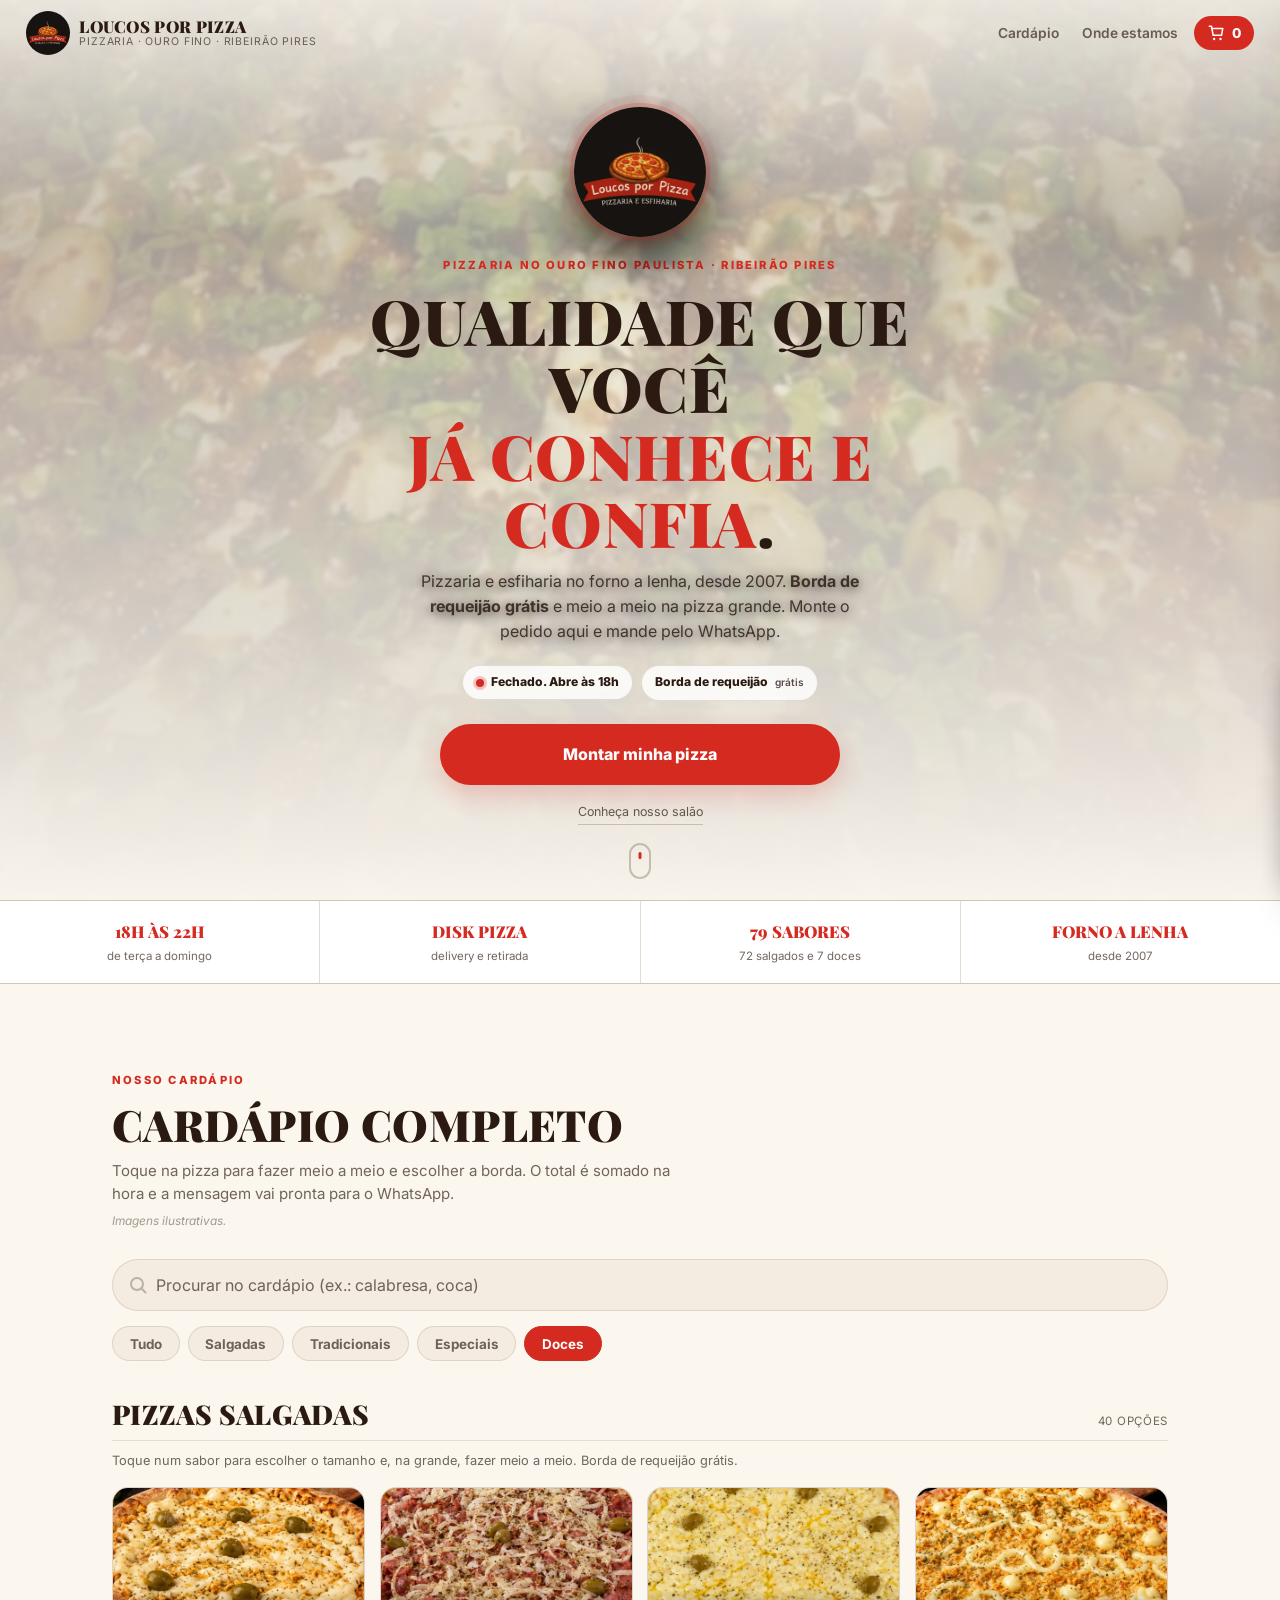
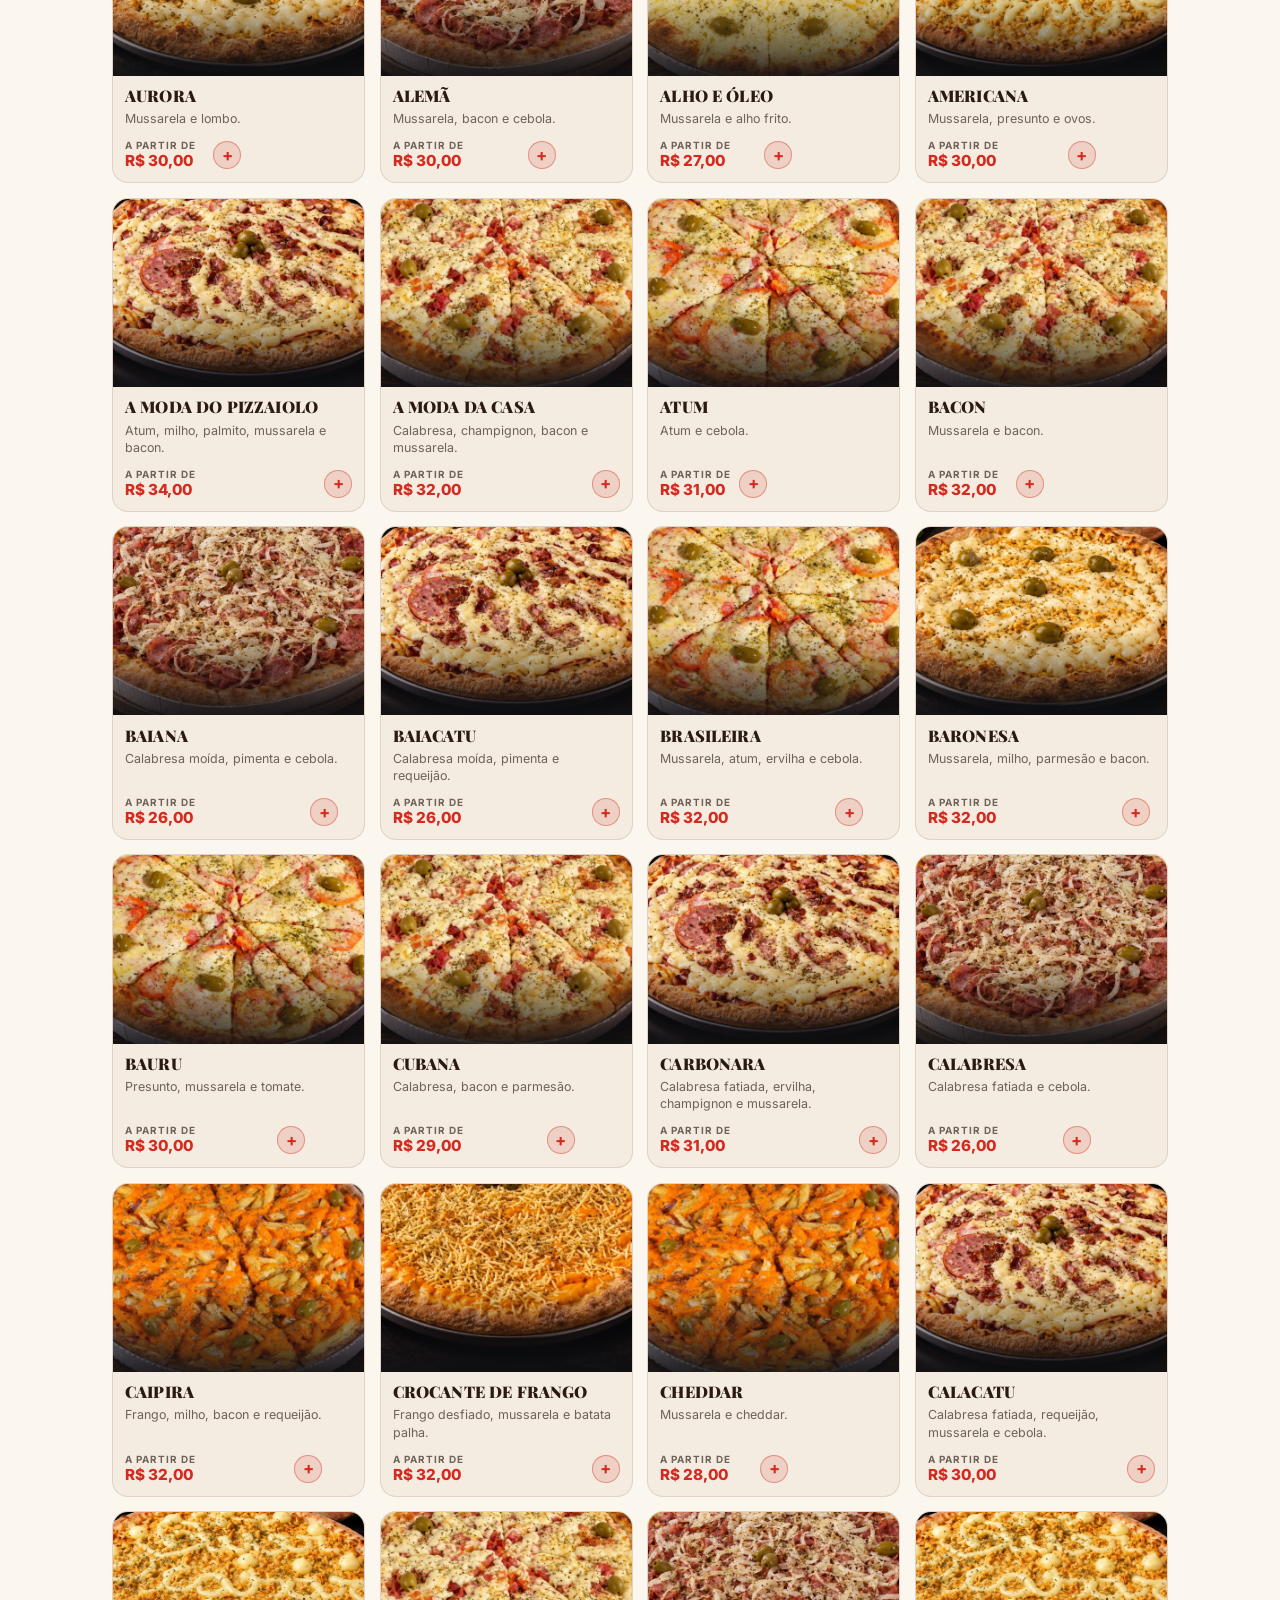
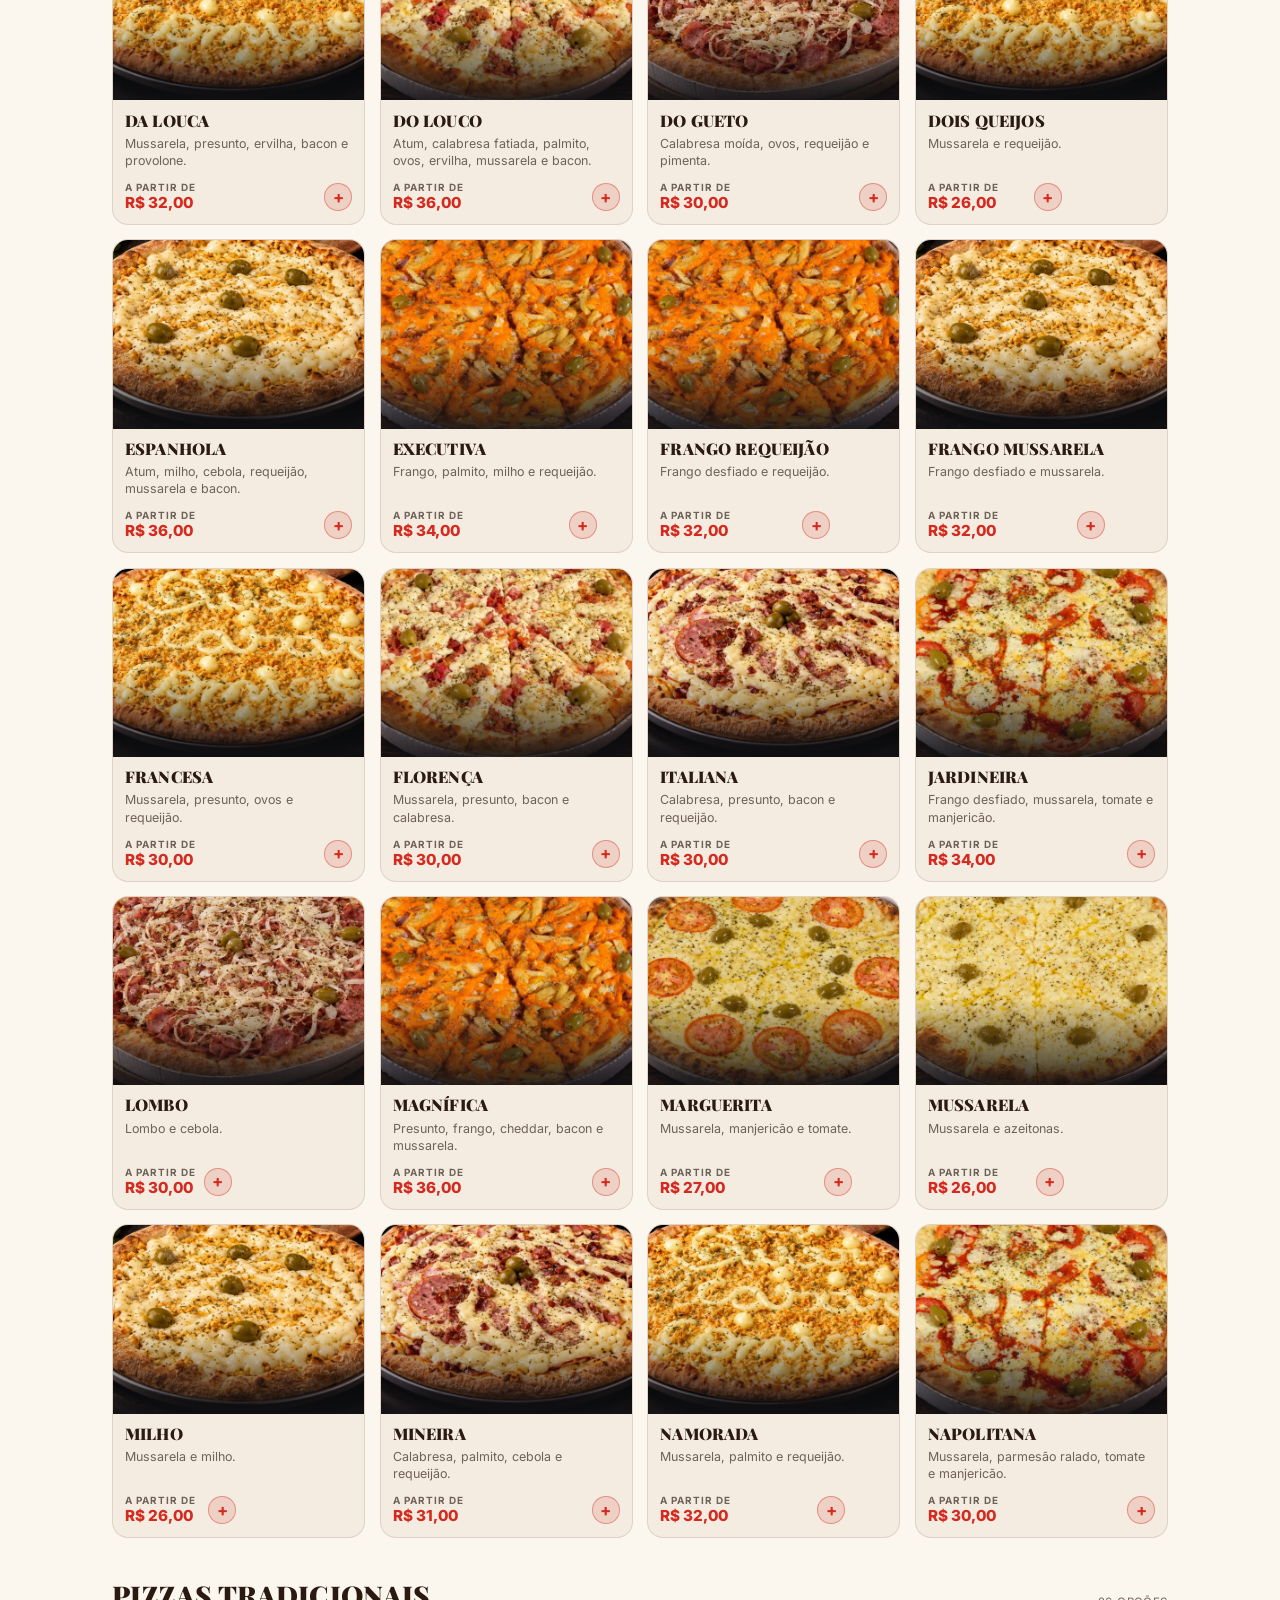
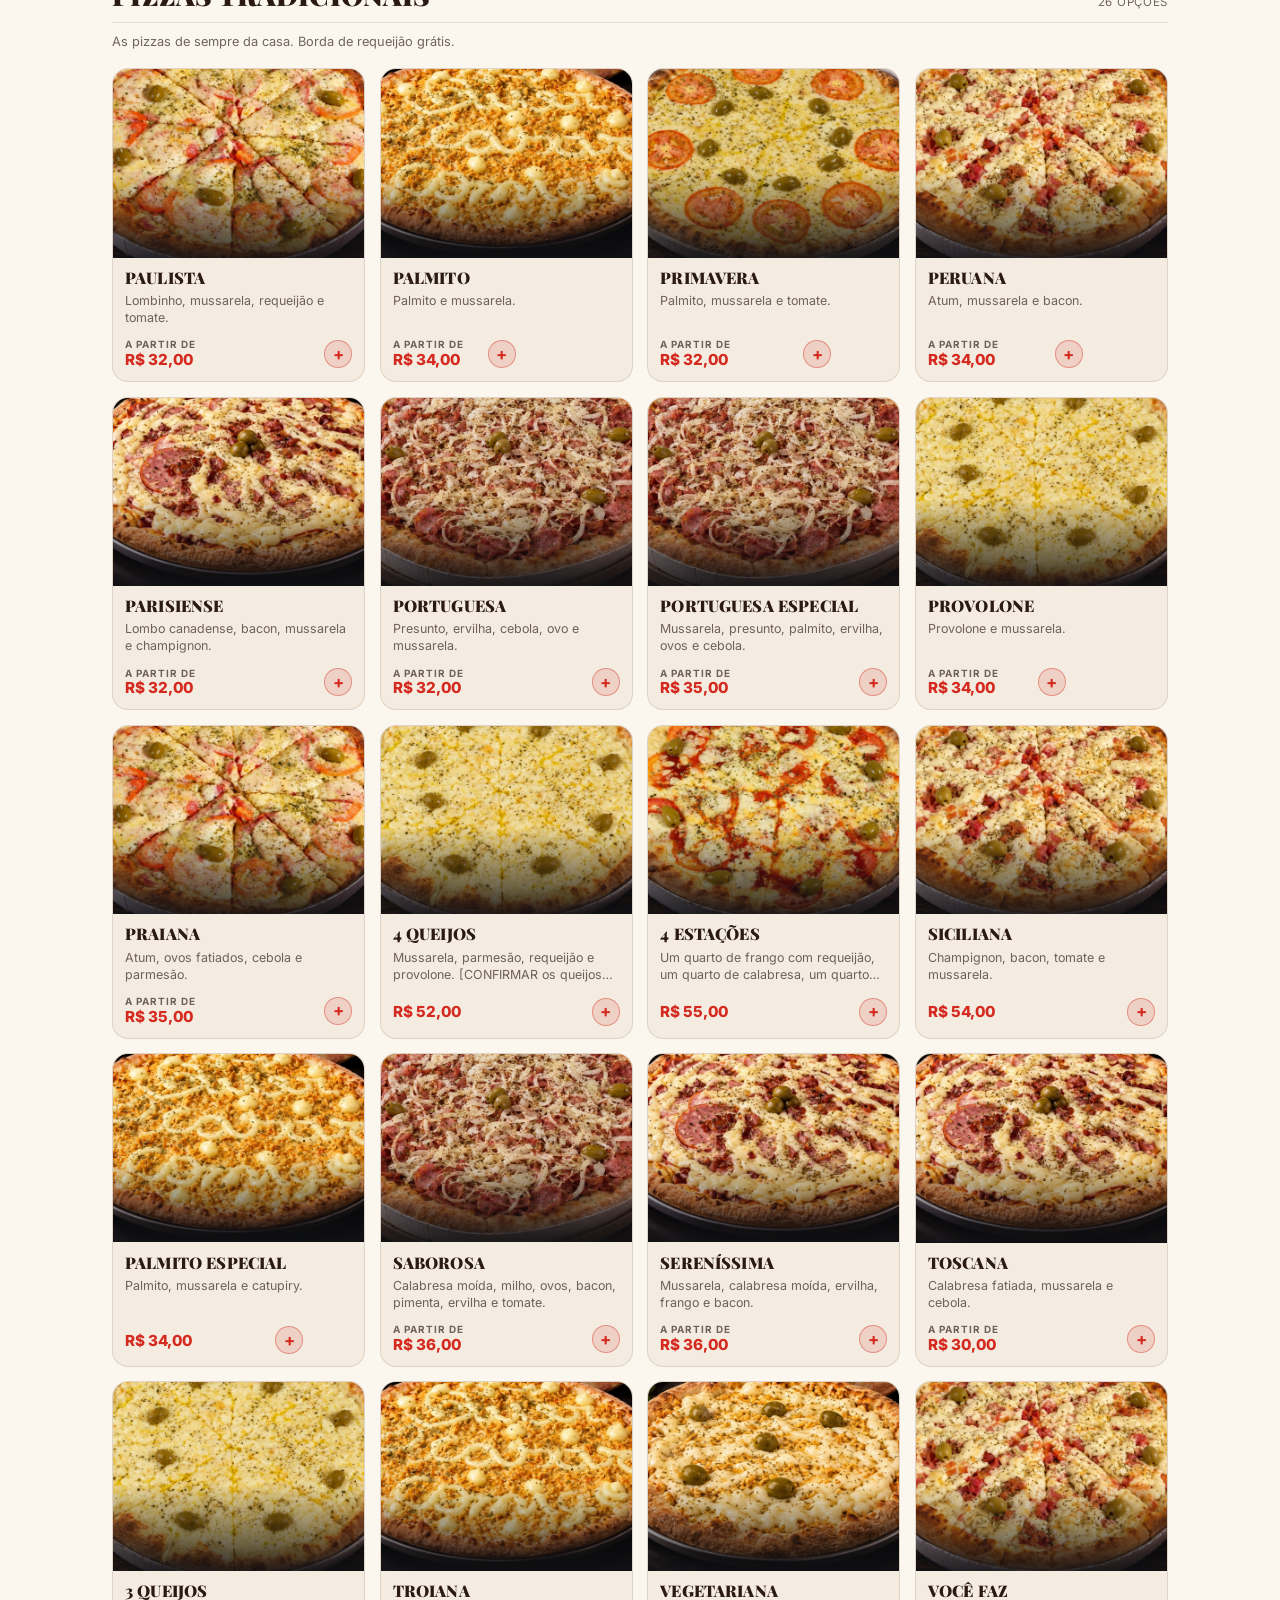
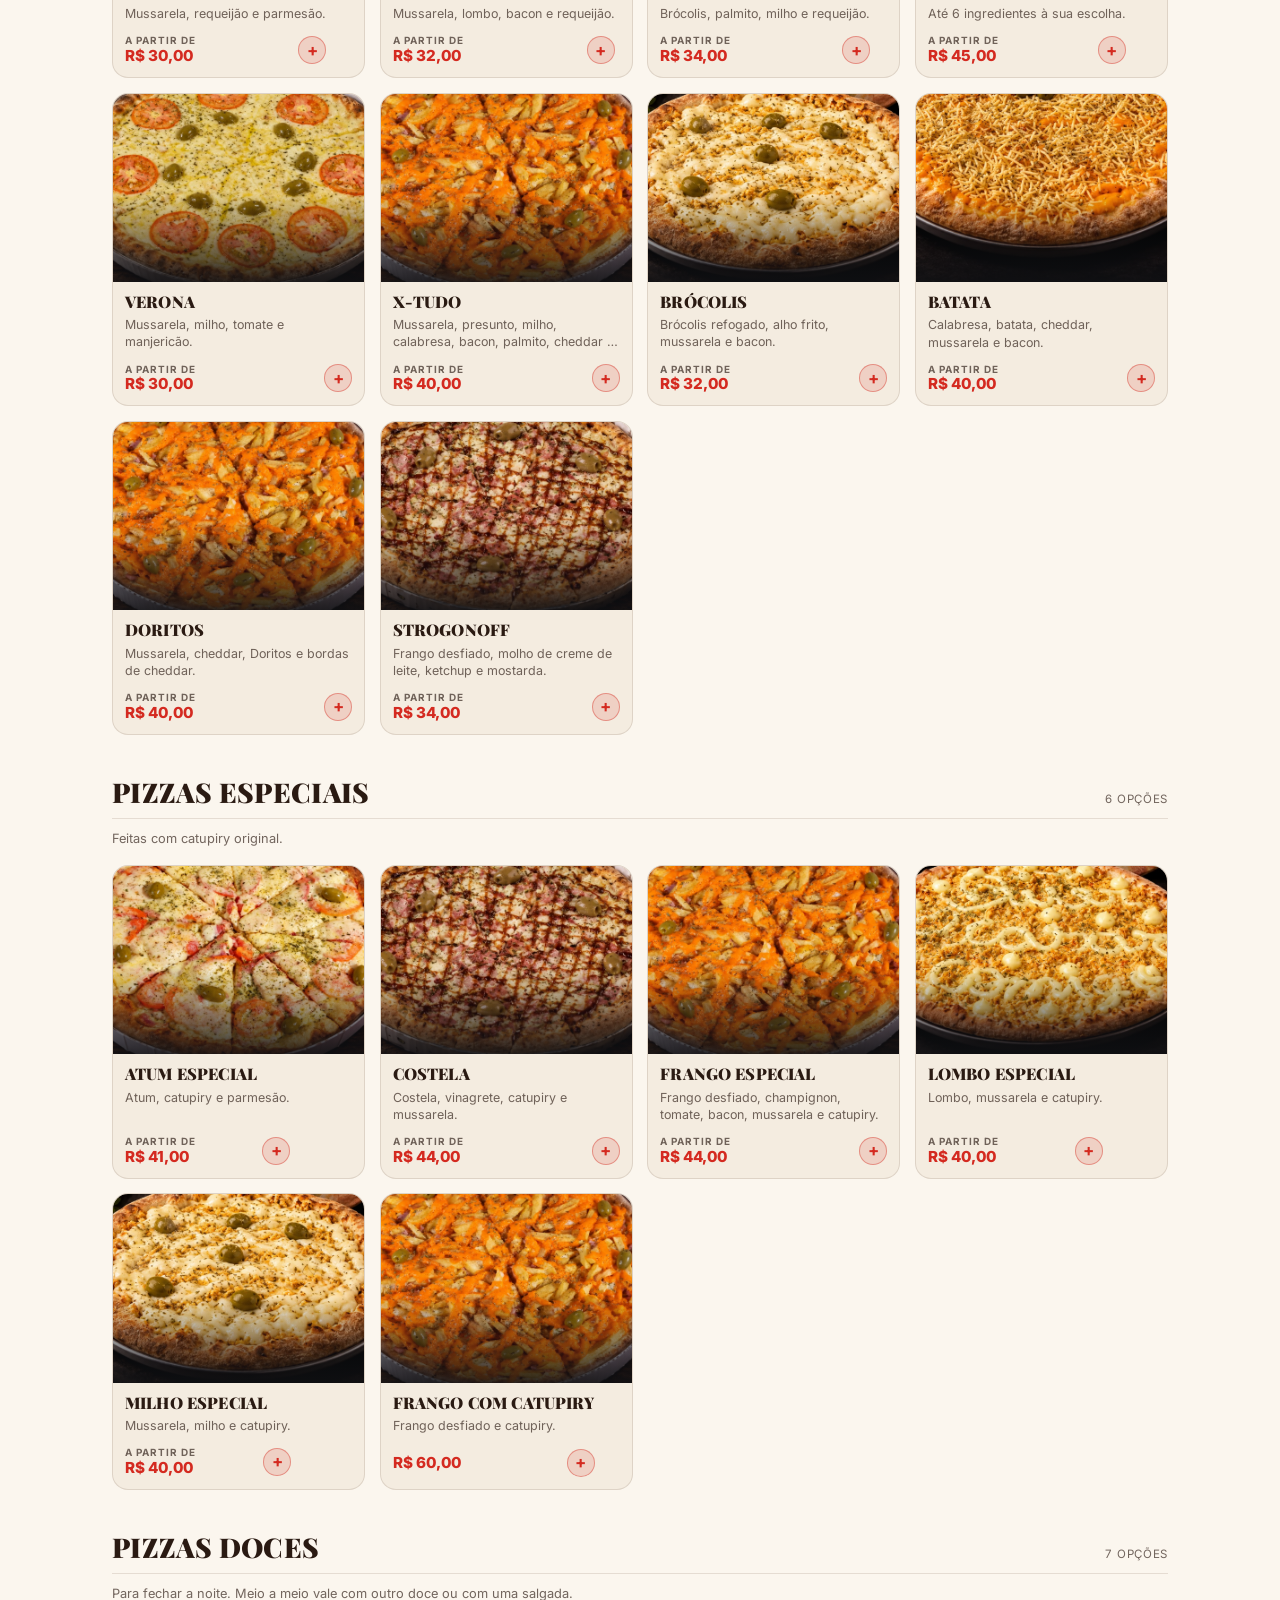
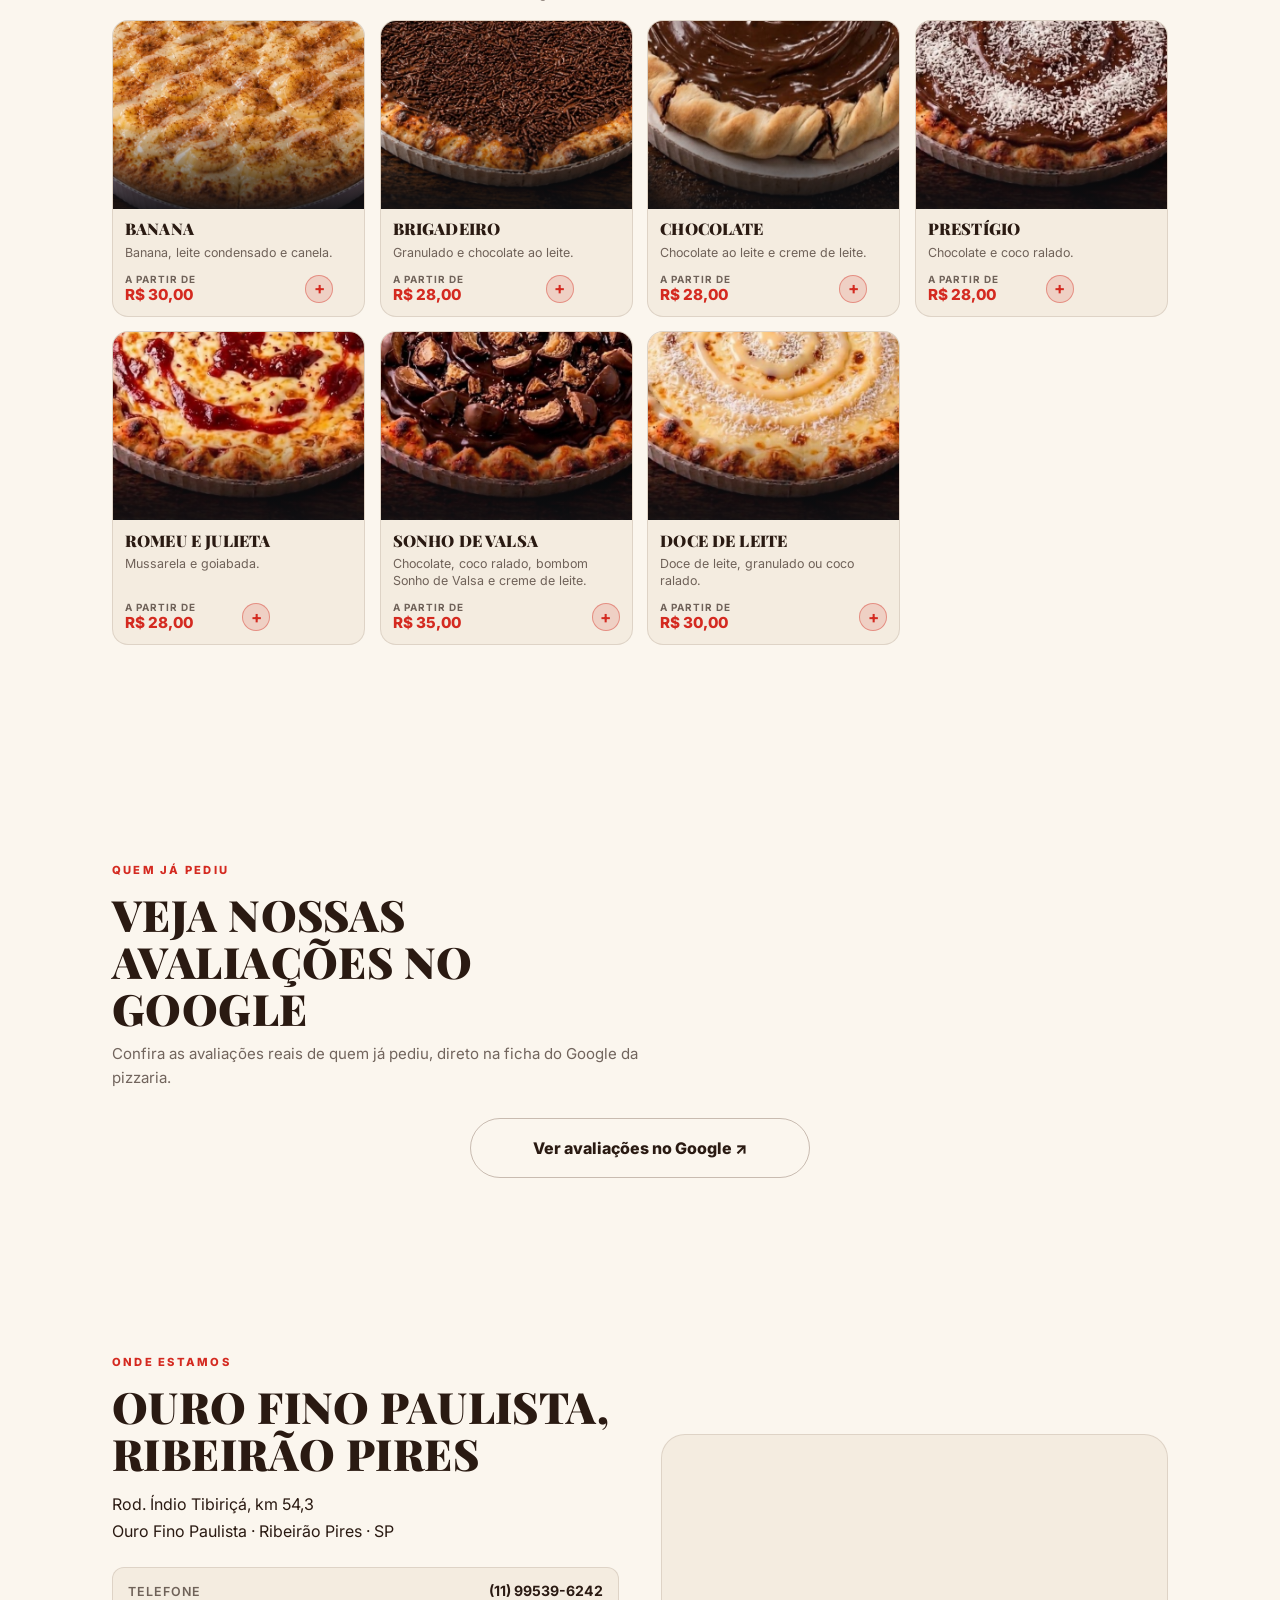
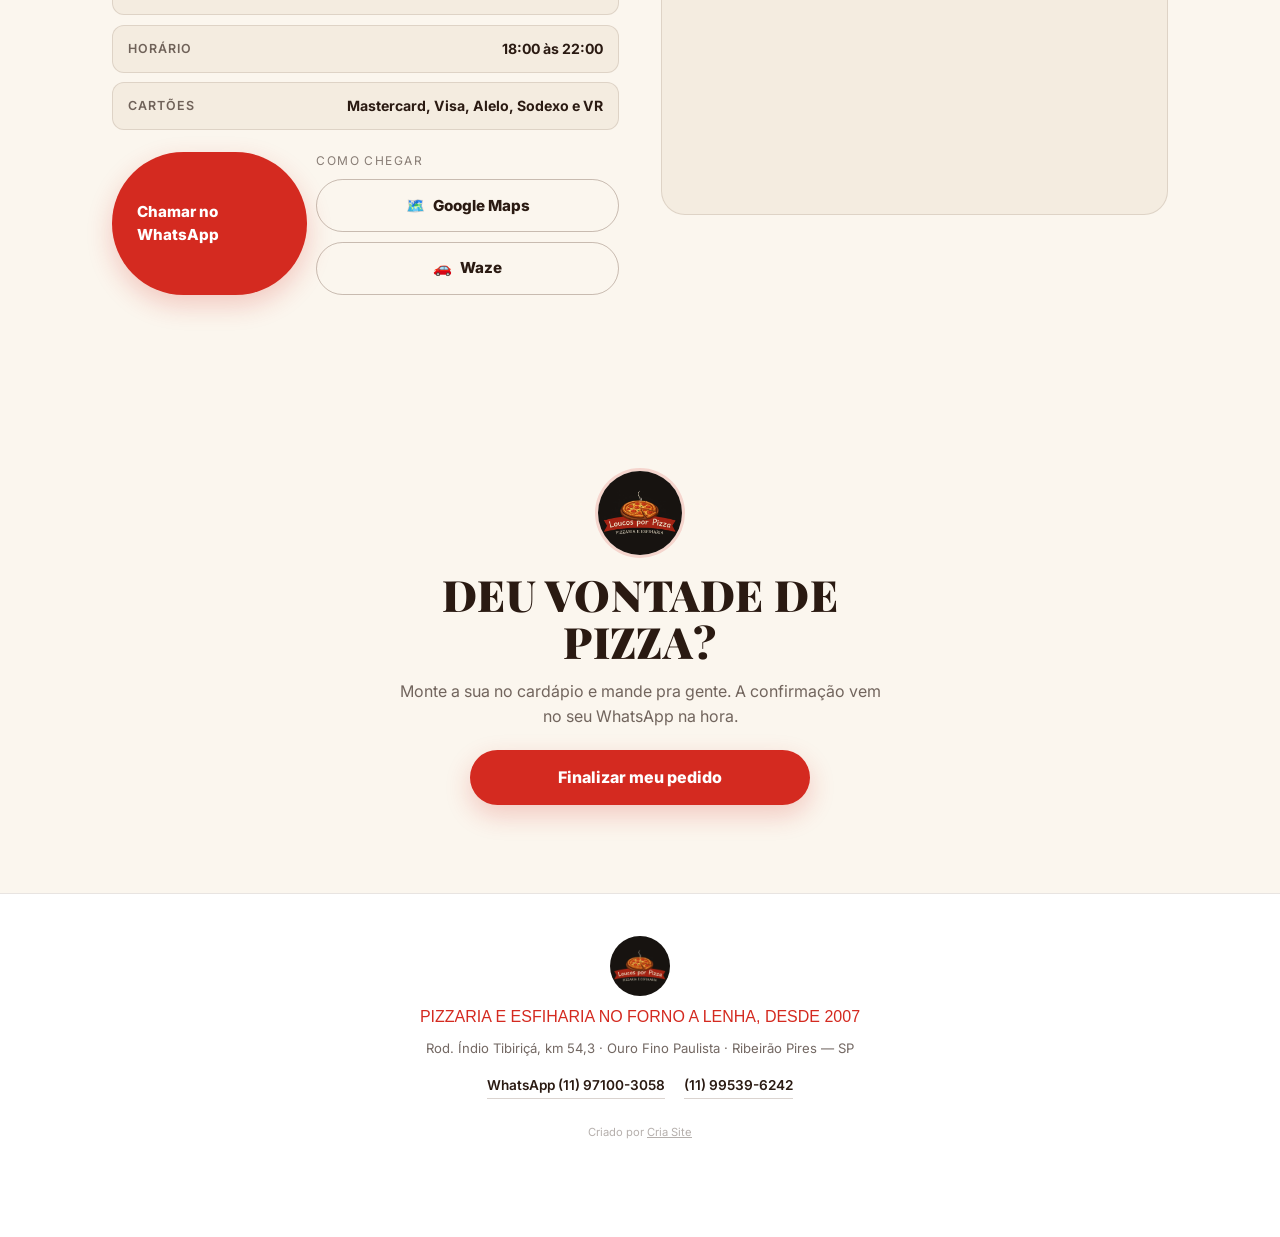
==== commit 0809828c: "Cardapio da Loucos por Pizza no lugar do cardapio antigo - 79 sabores tirados das fotos do folheto d" ====
--- a/index.html
+++ b/index.html
@@ -6,12 +6,12 @@
 <meta name="color-scheme" content="light" />
 <meta name="robots" content="noindex" />
 <meta name="theme-color" content="#FBF6EE" />
-<title>Loucos por Pizza | Pizzas e caldos no Ouro Fino Paulista, Ribeirão Pires</title>
+<title>Loucos por Pizza | Pizzaria e esfiharia no Ouro Fino Paulista, Ribeirão Pires</title>
 <meta name="description" content="Loucos por Pizza: cardápio digital com pedido pelo WhatsApp. Ouro Fino Paulista, Ribeirão Pires. Peça pelo WhatsApp." />
 <link rel="icon" href="assets/img/favicon.png" type="image/png" />
 <link rel="apple-touch-icon" href="assets/img/logo.png" />
 <meta property="og:type" content="website" />
-<meta property="og:title" content="Loucos por Pizza | Novos sabores, novos preços" />
+<meta property="og:title" content="Loucos por Pizza | Pizzaria e esfiharia em Ribeirão Pires" />
 <meta property="og:description" content="Cardápio digital com pedido pelo WhatsApp. Ouro Fino Paulista, Ribeirão Pires." />
 <meta property="og:image" content="https://criasiteweb.github.io/pizzaria-loucos-por-pizza/assets/img/compartilhar.png" />
 <meta property="og:url" content="https://criasiteweb.github.io/pizzaria-loucos-por-pizza/" />
@@ -32,7 +32,7 @@
   "telephone": "+5511995396242",
   "image": "assets/img/compartilhar.png",
   "logo": "assets/img/logo.png",
-  "servesCuisine": ["Pizza", "Caldos"],
+  "servesCuisine": ["Pizza"],
   "priceRange": "$$",
   "address": {
     "@type": "PostalAddress",
@@ -80,12 +80,12 @@
     <div class="capa-conteudo">
       <img class="capa-logo" src="assets/img/logo.png" alt="Loucos por Pizza" width="130" height="130" />
       <p class="chamada">Pizzaria no Ouro Fino Paulista · Ribeirão Pires</p>
-      <h1>Novos sabores,<br /><em>novos preços</em>.</h1>
-      <p class="sub">86 pizzas salgadas, 16 doces e caldos, com uma boa qualidade. <b>Borda de catupiry Top Milk grátis</b> e meio a meio. Monte o pedido aqui e mande pelo WhatsApp.</p>
+      <h1>Qualidade que você<br /><em>já conhece e confia</em>.</h1>
+      <p class="sub">Pizzaria e esfiharia no forno a lenha, desde 2007. <b>Borda de requeijão grátis</b> e meio a meio na pizza grande. Monte o pedido aqui e mande pelo WhatsApp.</p>
 
       <div class="selos">
         <span class="selo" data-status-selo><i class="ponto" aria-hidden="true"></i> <b data-status-texto>Verificando…</b></span>
-        <span class="selo"><b>Borda Top Milk</b> <small>grátis</small></span>
+        <span class="selo"><b>Borda de requeijão</b> <small>grátis</small></span>
       </div>
 
       <div class="capa-botoes">
@@ -99,22 +99,10 @@
   <section class="faixa" aria-label="Informações rápidas">
     <div><b>18h às 22h</b><small>de terça a domingo</small></div>
     <div><b>Disk pizza</b><small>delivery e retirada</small></div>
-    <div><b>102 sabores</b><small>86 salgados e 16 doces</small></div>
-    <div><b>Salão</b><small>cervejas, refrigerantes e vinho</small></div>
-  </section>
-
-  <section id="combos" class="secao promo" data-surge>
-    <div class="promo-topo">
-      <p class="promo-tarja">🔥 Promoção da casa</p>
-      <h2>Promoções do dia</h2>
-      <p class="promo-apoio">
-        Pizza grande por <b>R$ 55,00</b> em seis sabores escolhidos, e <b>você monta meio a meio</b> entre eles.
-        A partir de <b data-combo-apartir>R$ 55,00</b>.
-      </p>
-    </div>
-    <div class="promo-vitrine" data-vitrine-combos></div>
-    <p class="promo-rodape">Promoção por tempo indeterminado, conforme o folheto da casa.</p>
-  </section>
+    <div><b>79 sabores</b><small>72 salgados e 7 doces</small></div>
+    <div><b>Forno a lenha</b><small>desde 2007</small></div>
+  </section>
+
 
   <section id="cardapio" class="secao">
     <div class="titulo-secao" data-surge>
@@ -157,7 +145,7 @@
     <div class="onde-texto" data-surge>
       <p class="chamada">Onde estamos</p>
       <h2>Ouro Fino Paulista, Ribeirão Pires</h2>
-      <p class="endereco">Rod. Índio Tibiriçá, km 54,3<br />Ouro Fino Paulista · Ribeirão Pires — SP</p>
+      <p class="endereco">Rod. Índio Tibiriçá, km 54,3<br />Ouro Fino Paulista · Ribeirão Pires · SP</p>
       <ul class="dados">
         <li><b>Telefone</b><span>(11) 99539-6242</span></li>
         <li><b>Horário</b><span>18:00 às 22:00</span></li>
@@ -194,7 +182,7 @@
 
 <footer class="rodape">
   <img src="assets/img/logo.png" alt="Loucos por Pizza" width="60" height="60" />
-  <p class="slogan">Novos sabores, novos preços e uma boa qualidade</p>
+  <p class="slogan">Pizzaria e esfiharia no forno a lenha, desde 2007</p>
   <p class="end">Rod. Índio Tibiriçá, km 54,3 · Ouro Fino Paulista · Ribeirão Pires — SP</p>
   <div class="rodape-links">
     <a href="https://wa.me/5511971003058" target="_blank" rel="noopener">WhatsApp (11) 97100-3058</a>
